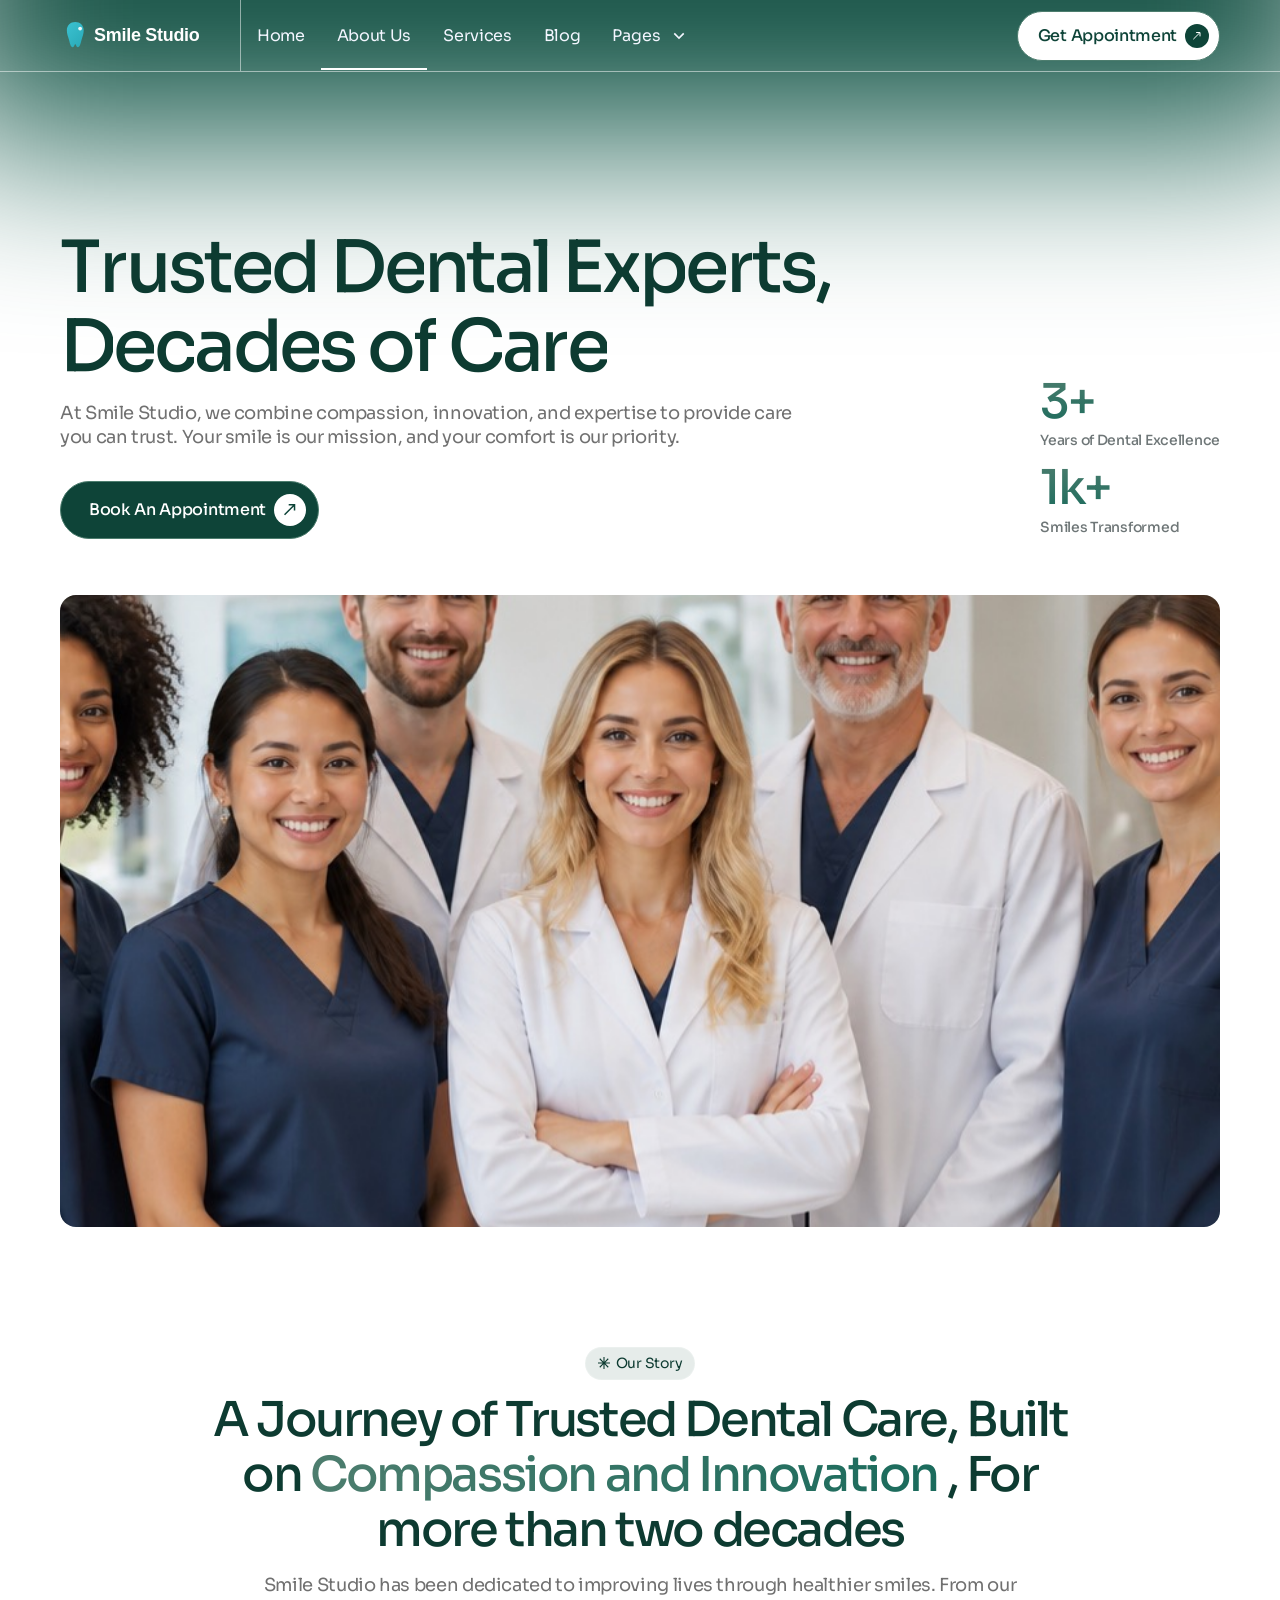
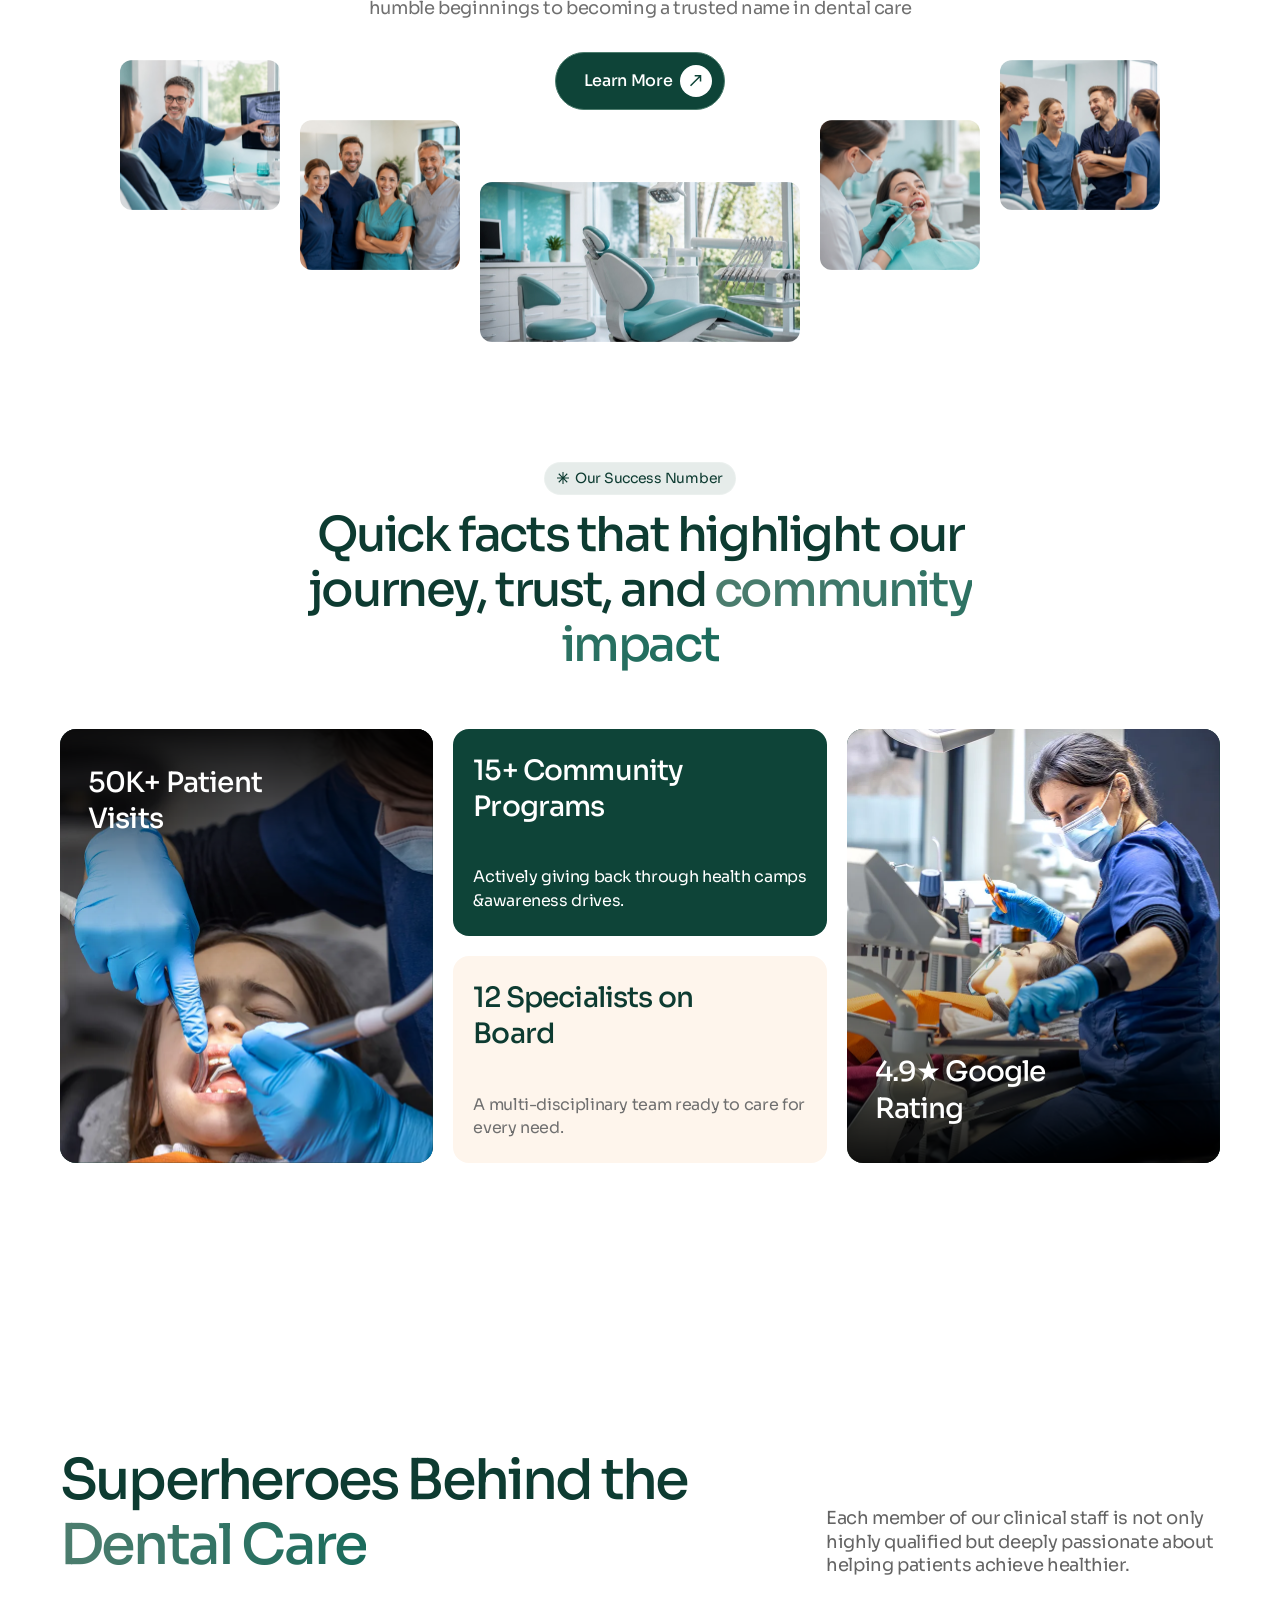
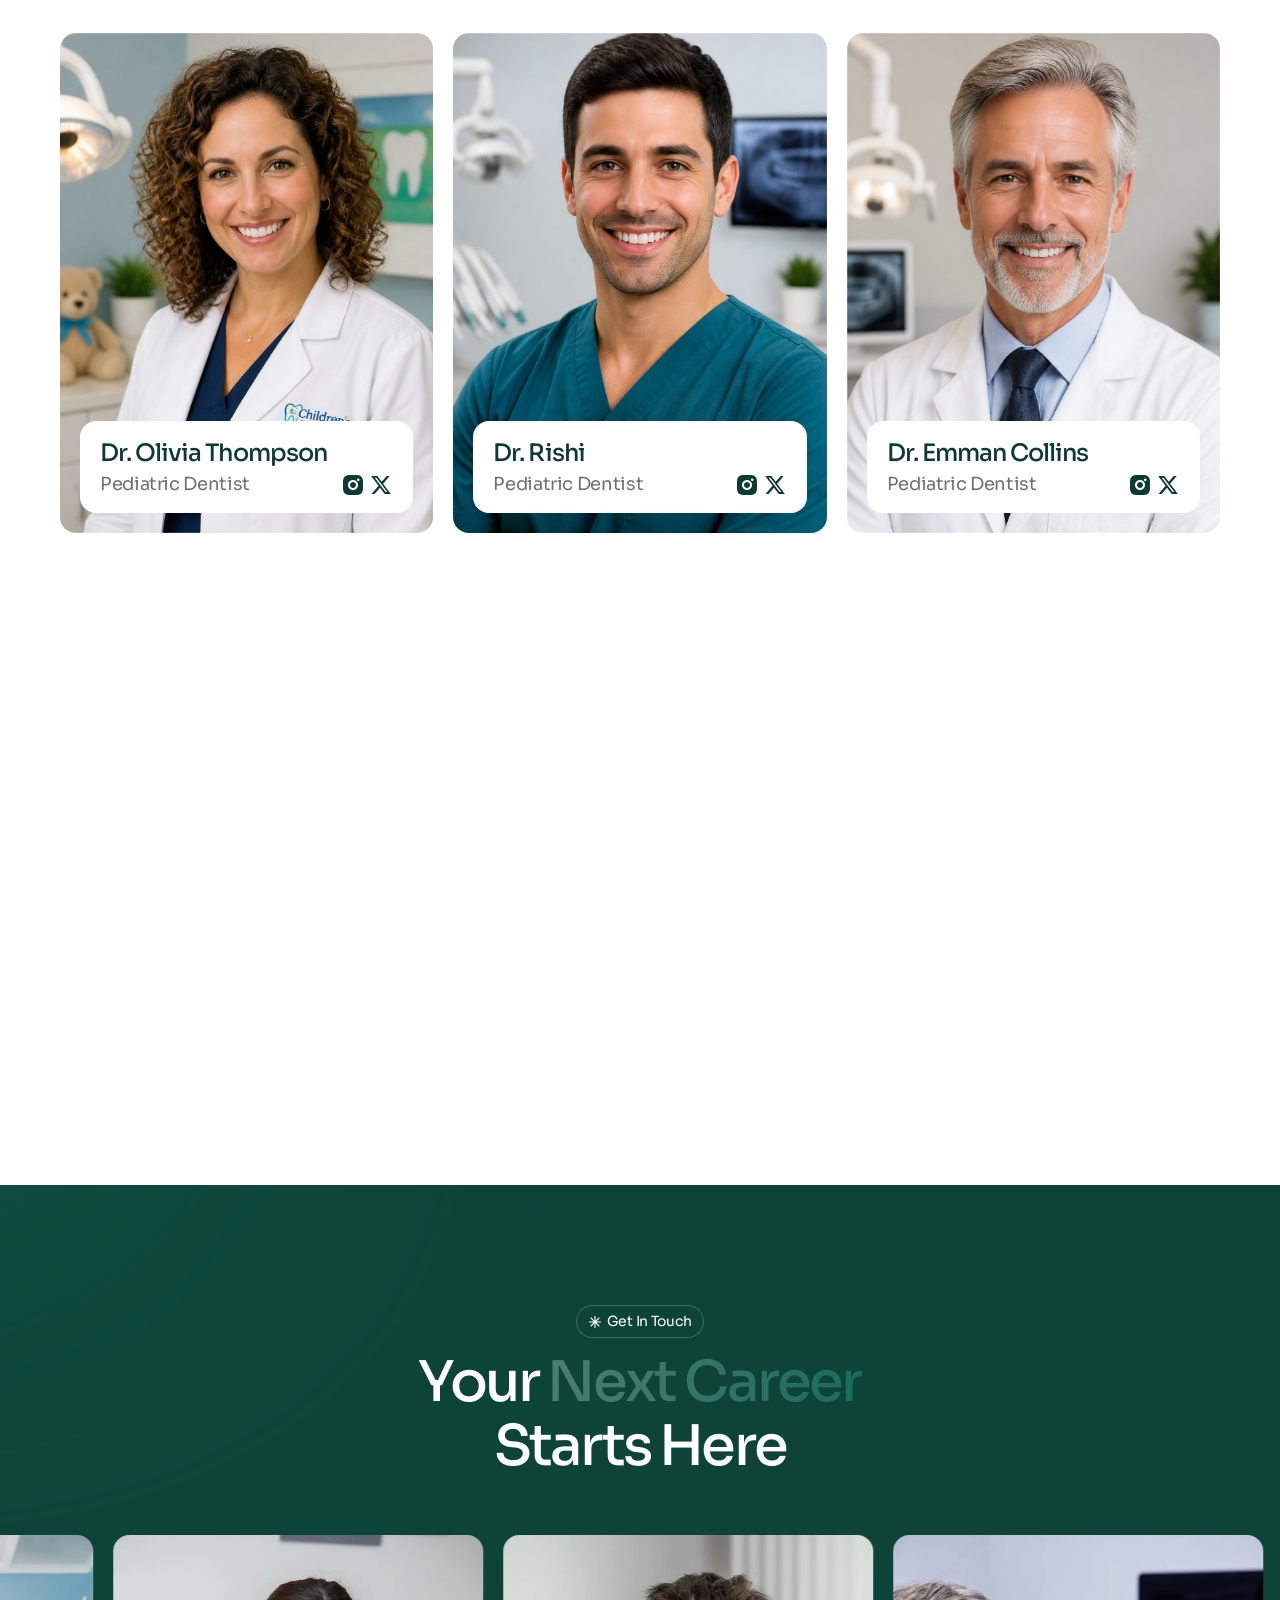
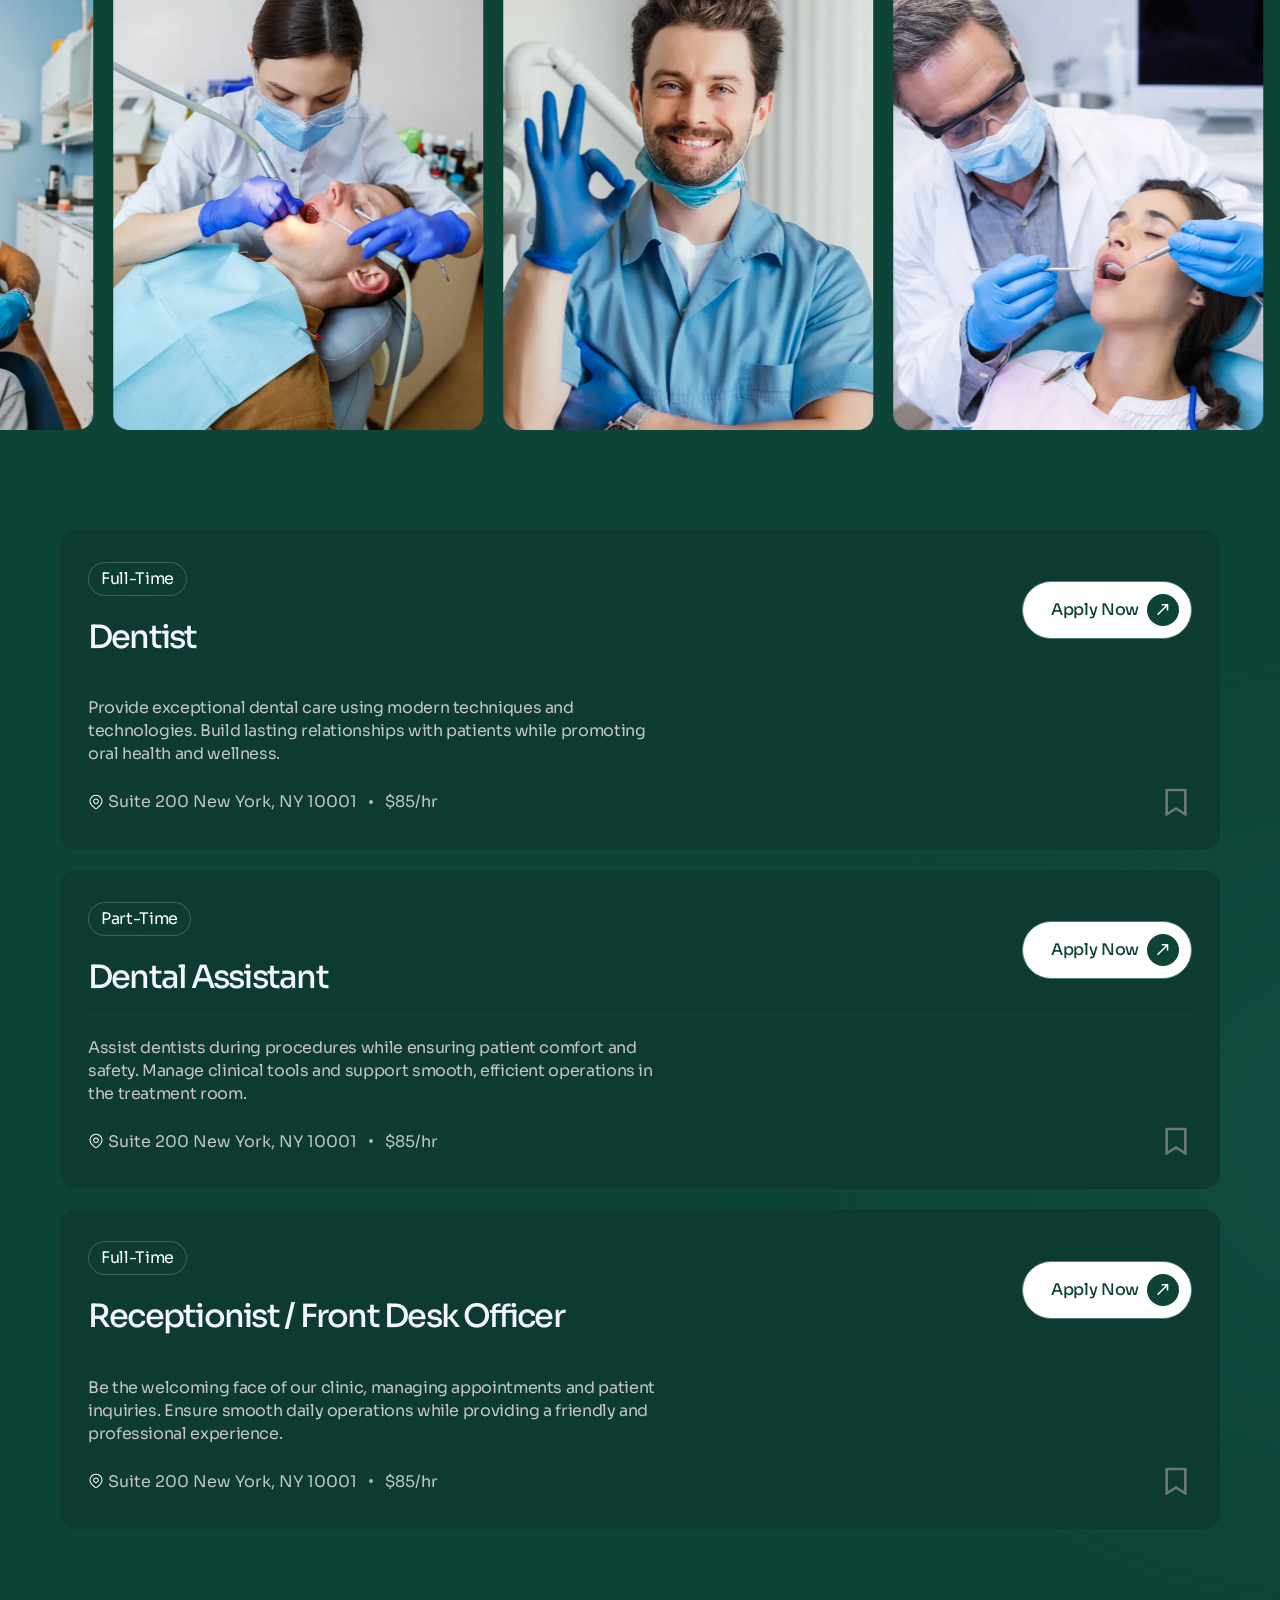
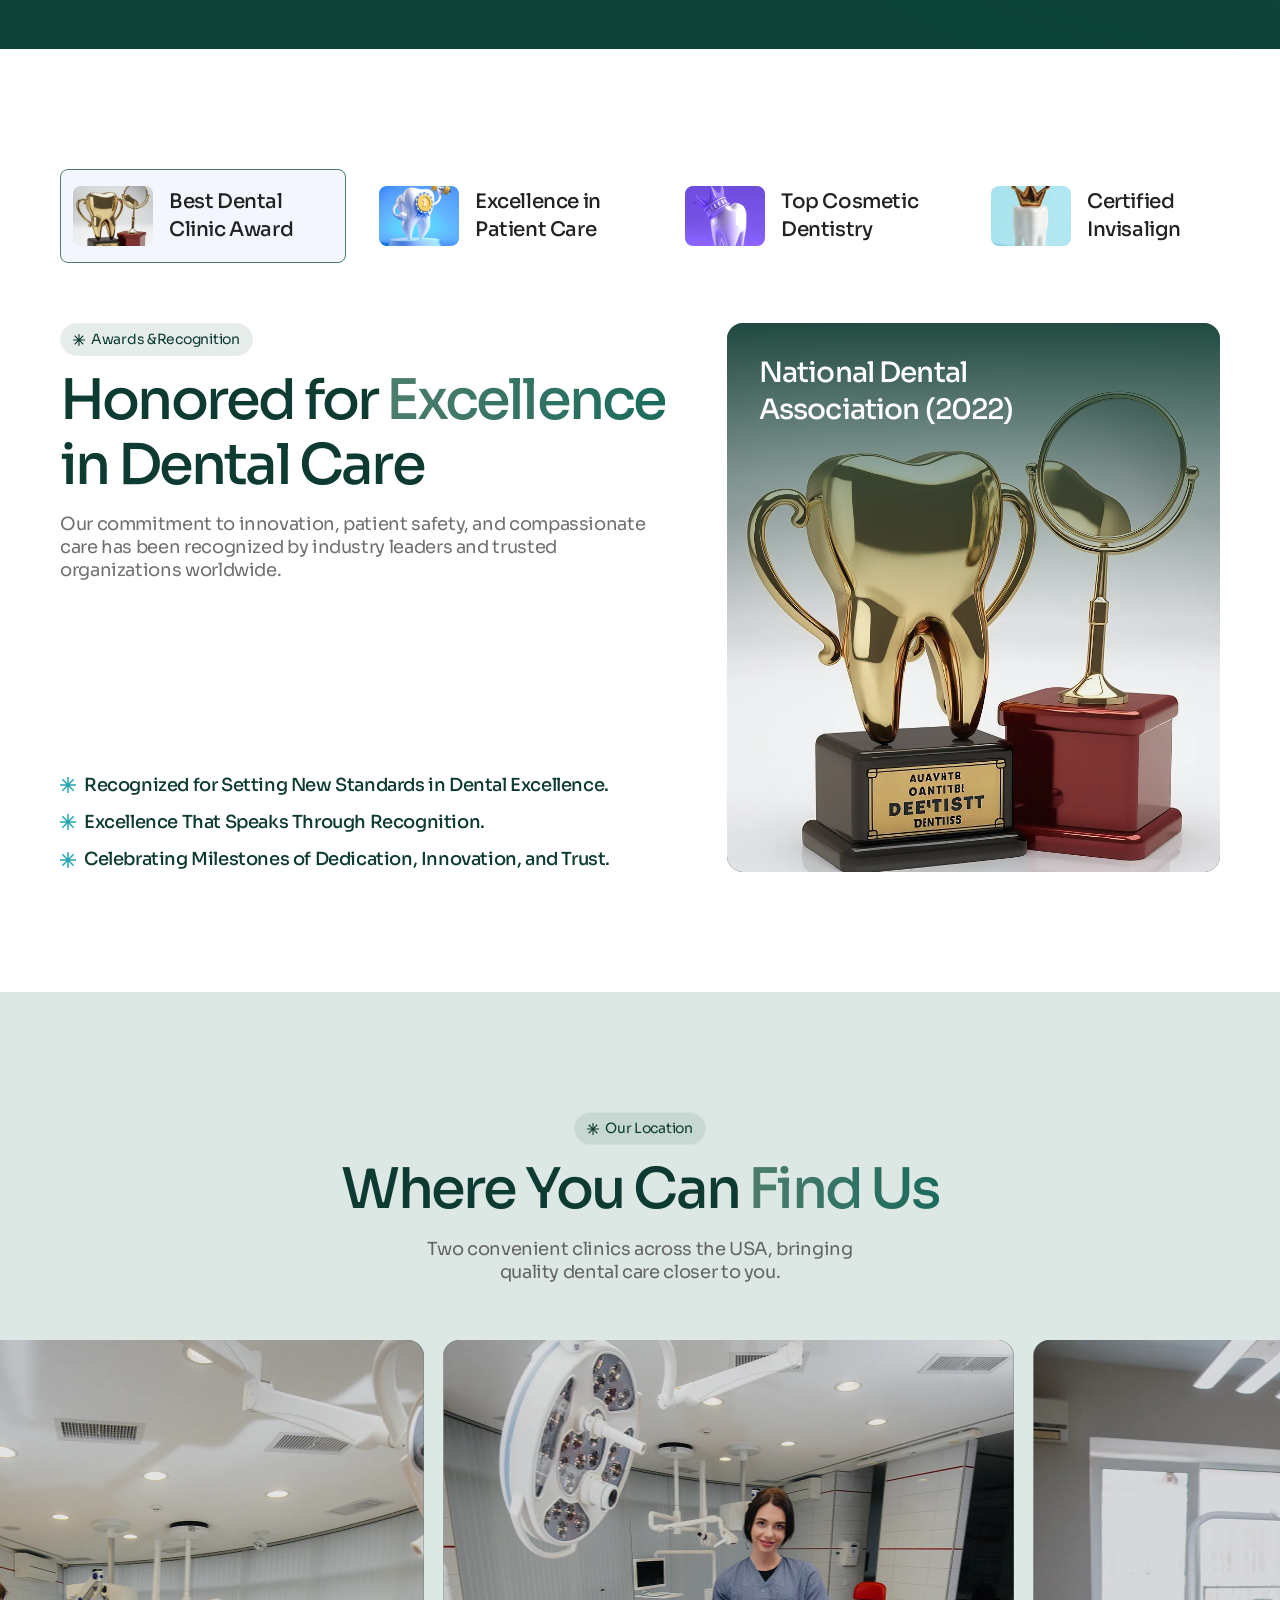
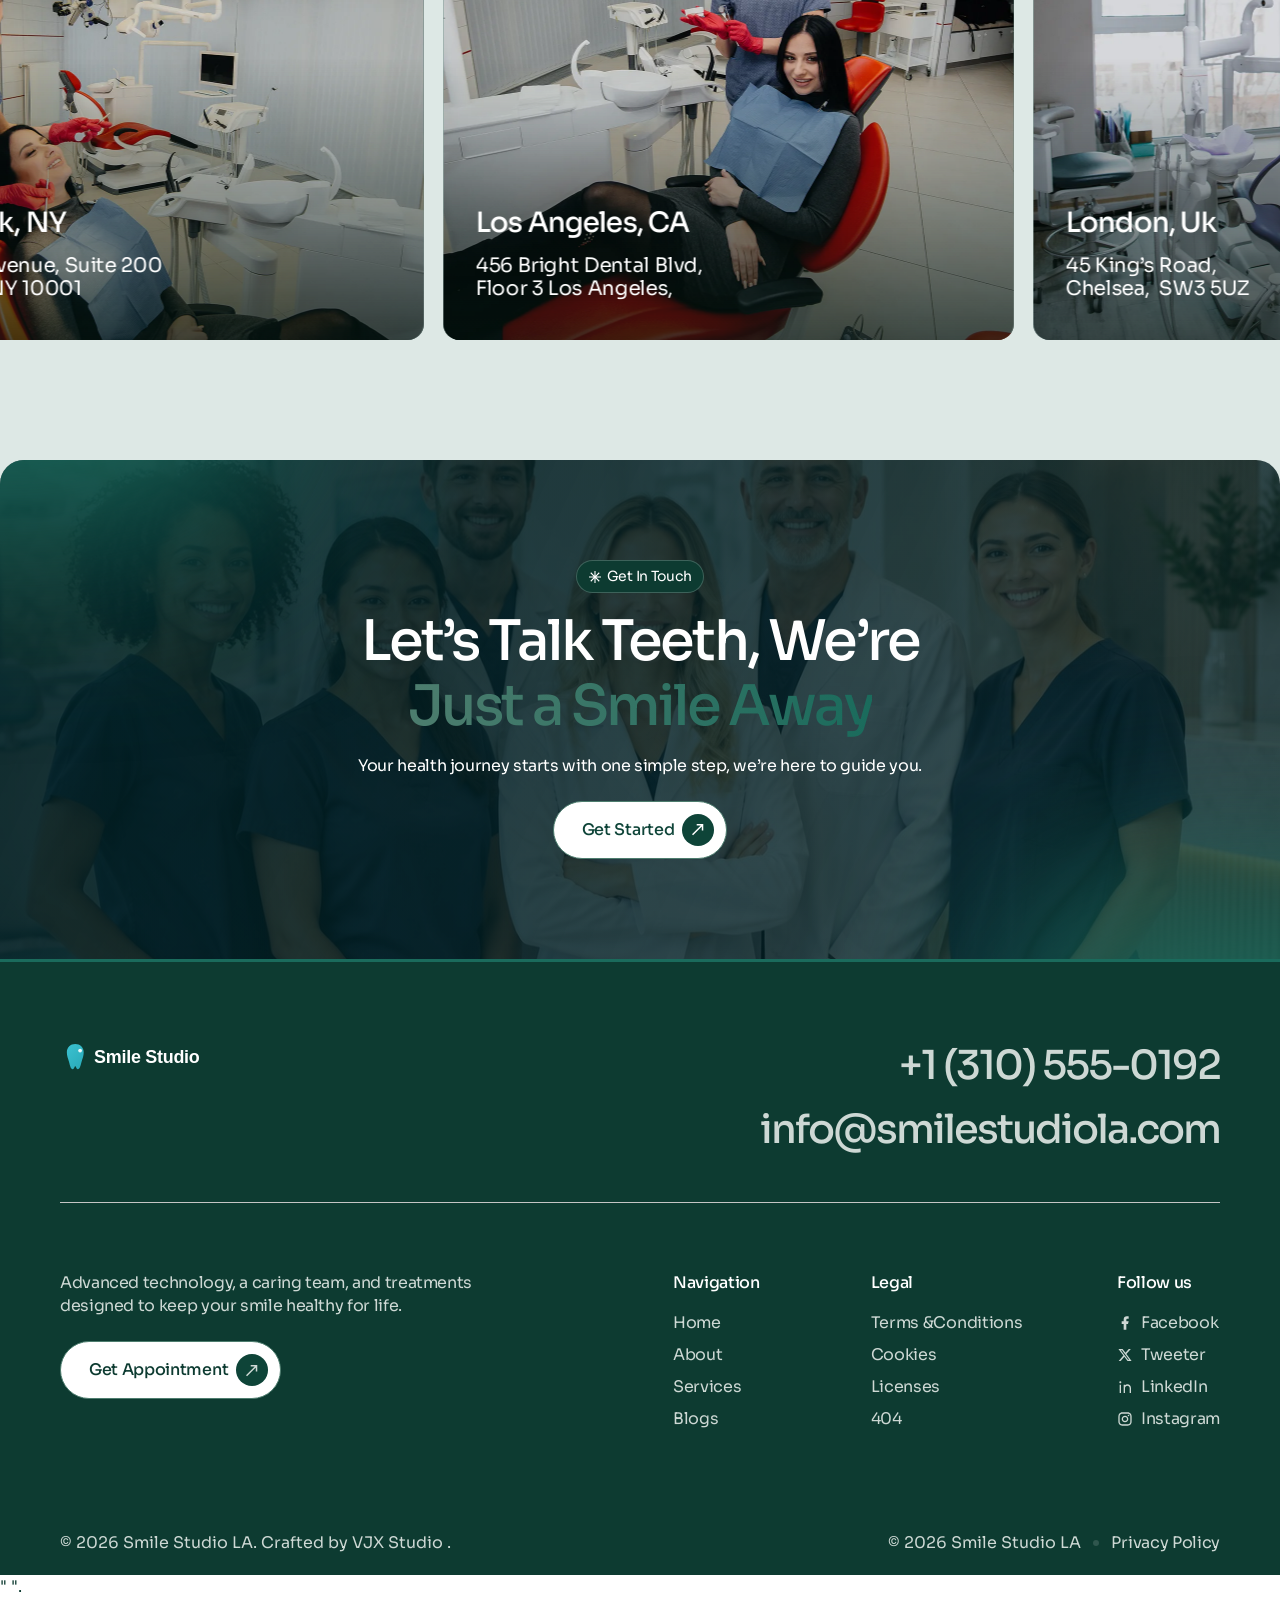
==== about.html @ 83f238e6 "Initial deploy: Smile Studio LA dental website" ====
﻿<!DOCTYPE html>
<html lang="en">
    <head>
        <meta charset="utf-8"/>
        <title>About | Smile Studio LA</title>
        <meta content="Smile Studio LA is a modern dental clinic offering gentle, expert care , from preventive checkups and cosmetic dentistry to restorative treatments and orthodontics. Book your visit today." name="description"/>
        <meta content="About | Smile Studio LA" property="og:title"/>
        <meta content="Smile Studio LA is a modern dental clinic offering gentle, expert care , from preventive checkups and cosmetic dentistry to restorative treatments and orthodontics. Book your visit today." property="og:description"/>
        <meta content="assets/img/gen_dentist-examining-patients-teeth-close-up_1.jpg" property="og:image"/>
        <meta content="About | Smile Studio LA" name="twitter:title"/>
        <meta content="Smile Studio LA is a modern dental clinic offering gentle, expert care , from preventive checkups and cosmetic dentistry to restorative treatments and orthodontics. Book your visit today." name="twitter:description"/>
        <meta content="assets/img/gen_dentist-examining-patients-teeth-close-up_1.jpg" name="twitter:image"/>
        <meta property="og:type" content="website"/>
        <meta content="summary_large_image" name="twitter:card"/>
        <meta content="width=device-width, initial-scale=1" name="viewport"/>
        <link href="assets/css/smile-studio.css?v=20260614f" rel="stylesheet" type="text/css"/>
        <link href="assets/css/fonts.css" rel="stylesheet" type="text/css"/>
        <style>
            
        </style>
        <link href="assets/css/fonts.css" rel="stylesheet" type="text/css"/>
        <script type="text/javascript">
            !function(o, c) {
                var n = c.documentElement
                  , t = " w-mod-";
                n.className += t + "js",
                ("ontouchstart"in o || o.DocumentTouch && c instanceof DocumentTouch) && (n.className += t + "touch")
            }(window, document);
        </script>
        <link href="assets/img/favicon.svg" rel="shortcut icon" type="image/x-icon"/>
        <link href="assets/img/webclip.png" rel="apple-touch-icon"/>
        <!-- SGAP cdn -->
        <script src="assets/js/gsap.min.js"></script>
        <script src="assets/js/ScrollTrigger.min.js"></script>
    </head>
    <body>
        <div class="page-wrapper">
            <div data-collapse="medium" data-animation="default" data-duration="400" fs-scrolldisable-element="smart-nav" data-easing="ease" data-easing2="ease" role="banner" class="navbar_wrap w-nav">
                <div class="navbar_container">
                    <a href="index.html" class="navbar_logo w-nav-brand">
                        <img loading="eager" src="assets/img/smile-studio-logo-dark.svg" alt="Smile Studio logo" class="logo_image"/>
                    </a>
                    <div class="navbar-content_wrap">
                        <nav role="navigation" class="navbar_menu w-nav-menu">
                            <a href="index.html" class="navbar_link w-inline-block">
                                <div>Home</div>
                            </a>
                            <a href="about.html" aria-current="page" class="navbar_link w-inline-block w--current">
                                <div>About Us</div>
                            </a>
                            <a href="service.html" class="navbar_link w-inline-block">
                                <div>Services</div>
                            </a>
                            <a href="blog.html" class="navbar_link w-inline-block">
                                <div>Blog</div>
                            </a>
                            <div data-delay="200" data-hover="false" class="navbar_dropdown w-dropdown">
                                <div class="navbar-dropdown_toggle w-dropdown-toggle">
                                    <div>Pages</div>
                                    <div class="dropdown_chevron">
                                        <svg xmlns="http://www.w3.org/2000/svg" width="100%" viewBox="0 0 20 20" fill="none" vector-effect="non-scaling-stroke" preserveAspectRatio="none">
                                            <path d="M9.99991 10.9763L14.1247 6.85156L15.3032 8.03007L9.99991 13.3334L4.69666 8.03007L5.87516 6.85156L9.99991 10.9763Z" fill="currentColor"></path>
                                        </svg>
                                    </div>
                                </div>
                                <nav class="navbar-dropdown_list w-dropdown-list">
                                    <div class="navbar-dropdown_wrapper">
                                        <div class="navbar-dropdown_column">
                                            <a href="index.html" data-animation="text-flip" class="navbar-dropdown_link w-inline-block">
                                                <div>Home</div>
                                            </a>
                                            <a href="about.html" data-animation="text-flip" aria-current="page" class="navbar-dropdown_link w-inline-block w--current">
                                                <div>About </div>
                                            </a>
                                            <a href="service.html" data-animation="text-flip" class="navbar-dropdown_link w-inline-block">
                                                <div>Services</div>
                                            </a>
                                            <a href="service.html" data-animation="text-flip" class="navbar-dropdown_link w-inline-block">
                                                <div>Services Details</div>
                                            </a>
                                            <a href="about.html" data-animation="text-flip" class="navbar-dropdown_link w-inline-block">
                                                <div>Doctor Details</div>
                                            </a>
                                            <a href="https://smilestudiola.com/booking" data-animation="text-flip" class="navbar-dropdown_link w-inline-block">
                                                <div>Contact Us</div>
                                            </a>
                                        </div>
                                        <div class="navbar-dropdown_column">
                                            <a href="blog.html" data-animation="text-flip" class="navbar-dropdown_link w-inline-block">
                                                <div>Blogs</div>
                                            </a>
                                            <a href="blog.html" data-animation="text-flip" class="navbar-dropdown_link w-inline-block">
                                                <div>Blog Details</div>
                                            </a>
                                            <a href="privacy.html" data-animation="text-flip" class="navbar-dropdown_link w-inline-block">
                                                <div>Privacy Policy</div>
                                            </a>
                                            <a href="cookies.html" data-animation="text-flip" class="navbar-dropdown_link w-inline-block">
                                                <div>Cookies</div>
                                            </a>
                                            <a href="404.html" data-animation="text-flip" class="navbar-dropdown_link w-inline-block">
                                                <div>404</div>
                                            </a>
                                        </div>
                                        <div class="navbar-dropdown_column">
                                            <a href="terms.html" data-animation="text-flip" class="navbar-dropdown_link w-inline-block">
                                                <div>Terms &amp;Conditions</div>
                                            </a>
                                            <a href="index.html" data-animation="text-flip" class="navbar-dropdown_link w-inline-block">
                                                <div>Styleguide</div>
                                            </a>
                                            <a href="index.html" data-animation="text-flip" class="navbar-dropdown_link w-inline-block">
                                                <div>Instruction</div>
                                            </a>
                                            
                                        </div>
                                    </div>
                                    <div class="navbar-dropdown_bottom">
                                        <p class="dropdown-info_text">
                                            &copy; 2026 Smile Studio LA
                                        </p>
                                        <div class="navbar-dropdown_social">
                                            <a aria-label="social-icon" href="https://www.facebook.com" target="_blank" class="dropdown-social_icon-item w-inline-block">
                                                <svg xmlns="http://www.w3.org/2000/svg" width="100%" viewBox="0 0 16 24" fill="none" class="social_icon is-facebook">
                                                    <path d="M12.2558 5.33333H8.92242C8.30875 5.33333 7.81131 5.8308 7.81131 6.44444V9.77778H12.2558C12.3821 9.77498 12.502 9.83378 12.5771 9.93544C12.6522 10.0371 12.6733 10.1689 12.6335 10.2889L11.8113 12.7333C11.7355 12.9577 11.5259 13.1093 11.2891 13.1111H7.81131V21.4444C7.81131 21.7512 7.56253 22 7.25575 22H4.47798C4.17116 22 3.92242 21.7512 3.92242 21.4444V13.1111H2.25575C1.94893 13.1111 1.7002 12.8623 1.7002 12.5556V10.3333C1.7002 10.0266 1.94893 9.77778 2.25575 9.77778H3.92242V6.44444C3.92242 3.98984 5.9123 2 8.36687 2H12.2558C12.5625 2 12.8113 2.24873 12.8113 2.55556V4.77778C12.8113 5.0846 12.5625 5.33333 12.2558 5.33333Z" fill="currentColor"></path>
                                                </svg>
                                            </a>
                                            <a aria-label="social-icon" href="https://www.instagram.com" target="_blank" class="dropdown-social_icon-item w-inline-block">
                                                <svg xmlns="http://www.w3.org/2000/svg" width="100%" viewBox="0 0 26 24" fill="none">
                                                    <path fill-rule="evenodd" clip-rule="evenodd" d="M17.8194 2H8.93056C5.86231 2 3.375 4.48731 3.375 7.55556V16.4444C3.375 19.5127 5.86231 22 8.93056 22H17.8194C20.8876 22 23.375 19.5127 23.375 16.4444V7.55556C23.375 4.48731 20.8876 2 17.8194 2ZM21.4305 16.4444C21.4244 18.4362 19.8112 20.0494 17.8194 20.0556H8.93056C6.93873 20.0494 5.32555 18.4362 5.31945 16.4444V7.55556C5.32555 5.56372 6.93873 3.95054 8.93056 3.94444H17.8194C19.8112 3.95054 21.4244 5.56372 21.4305 7.55556V16.4444ZM18.6527 7.83333C19.2664 7.83333 19.7638 7.33587 19.7638 6.72222C19.7638 6.10858 19.2664 5.61111 18.6527 5.61111C18.0391 5.61111 17.5416 6.10858 17.5416 6.72222C17.5416 7.33587 18.0391 7.83333 18.6527 7.83333ZM13.375 7C10.6136 7 8.375 9.23858 8.375 12C8.375 14.7614 10.6136 17 13.375 17C16.1364 17 18.375 14.7614 18.375 12C18.378 10.673 17.8521 9.39952 16.9137 8.4612C15.9754 7.52288 14.702 6.99704 13.375 7ZM10.3194 12C10.3194 13.6876 11.6874 15.0556 13.375 15.0556C15.0625 15.0556 16.4305 13.6876 16.4305 12C16.4305 10.3124 15.0625 8.94444 13.375 8.94444C11.6874 8.94444 10.3194 10.3124 10.3194 12Z" fill="currentColor"></path>
                                                </svg>
                                            </a>
                                            <a aria-label="social-icon" href="https://www.twitter.com" target="_blank" class="dropdown-social_icon-item w-inline-block">
                                                <svg xmlns="http://www.w3.org/2000/svg" width="100%" viewBox="0 0 31 24" fill="none">
                                                    <path d="M26.3412 4.89857C25.7342 5.7084 25.0003 6.41482 24.168 6.99055C24.168 7.20209 24.168 7.41363 24.168 7.63694C24.1747 11.4786 22.6402 15.1622 19.9085 17.8621C17.1767 20.562 13.4764 22.0522 9.63693 21.9986C7.41724 22.0061 5.22597 21.4993 3.23479 20.5178C3.12742 20.4709 3.05817 20.3647 3.05858 20.2475V20.1182C3.05858 19.9494 3.19533 19.8127 3.36401 19.8127C5.54591 19.7407 7.64996 18.9842 9.37849 17.6502C7.40357 17.6104 5.62665 16.4404 4.80889 14.6415C4.76759 14.5433 4.78044 14.4305 4.84283 14.3441C4.90521 14.2577 5.0081 14.2101 5.11431 14.2185C5.71453 14.2787 6.32076 14.2229 6.89987 14.0539C4.71972 13.6013 3.08157 11.7914 2.84713 9.5761C2.8388 9.46982 2.88642 9.36694 2.9728 9.30446C3.05917 9.24211 3.17181 9.22917 3.27003 9.2706C3.85508 9.52877 4.48665 9.66472 5.12606 9.67008C3.21573 8.4163 2.39059 6.03145 3.11731 3.86435C3.19233 3.65377 3.37256 3.4982 3.59176 3.45483C3.81095 3.41144 4.03681 3.48665 4.1863 3.6528C6.76417 6.39642 10.3062 8.03133 14.0655 8.21281C13.9693 7.82858 13.922 7.43369 13.9246 7.03755C13.9598 4.96043 15.245 3.11008 17.1786 2.35277C19.112 1.59548 21.3113 2.08109 22.7467 3.58228C23.725 3.39589 24.6709 3.06726 25.5542 2.60681C25.6189 2.56642 25.7009 2.56642 25.7657 2.60681C25.806 2.67155 25.806 2.75362 25.7657 2.81836C25.3378 3.79807 24.6151 4.61977 23.6982 5.16888C24.5011 5.07577 25.2898 4.88637 26.0476 4.60477C26.1114 4.56134 26.1952 4.56134 26.259 4.60477C26.3125 4.62921 26.3525 4.67597 26.3683 4.73258C26.3841 4.7892 26.3742 4.84992 26.3412 4.89857Z" fill="currentColor"></path>
                                                </svg>
                                            </a>
                                        </div>
                                    </div>
                                </nav>
                            </div>
                        </nav>
                        <div class="navbar-button_wrapper">
                            <div class="navbar_button hide-mobile">
                                <div class="button-container">
                                    <a data-wf--button-primary--variant="light-small" href="https://smilestudiola.com/booking" class="button_primary w-variant-fb89ee7f-8db1-8e54-55c6-075f0151c951 w-inline-block">
                                        <div class="button_inner">
                                            <div class="button-text_wrap">
                                                <div class="button_text">Get Appointment</div>
                                            </div>
                                            <div class="button-icon_group w-variant-fb89ee7f-8db1-8e54-55c6-075f0151c951">
                                                <div class="button-icon_wrap w-variant-fb89ee7f-8db1-8e54-55c6-075f0151c951">
                                                    <svg xmlns="http://www.w3.org/2000/svg" width="100%" viewBox="0 0 12 12" fill="none" vector-effect="non-scaling-stroke" preserveAspectRatio="none">
                                                        <path d="M4.70139 0.75L10.5303 0.750201L10.5303 6.55165M0.530334 10.75L10.2896 0.990932" stroke="currentColor" stroke-width="1.5"></path>
                                                    </svg>
                                                </div>
                                                <div class="button-icon_wrap w-variant-fb89ee7f-8db1-8e54-55c6-075f0151c951 is-hover">
                                                    <svg xmlns="http://www.w3.org/2000/svg" width="100%" viewBox="0 0 12 12" fill="none" vector-effect="non-scaling-stroke" preserveAspectRatio="none">
                                                        <path d="M4.70139 0.75L10.5303 0.750201L10.5303 6.55165M0.530334 10.75L10.2896 0.990932" stroke="currentColor" stroke-width="1.5"></path>
                                                    </svg>
                                                </div>
                                            </div>
                                        </div>
                                    </a>
                                </div>
                            </div>
                            <div class="navbar-toggler-button w-nav-button">
                                <div class="navbar-toggle_icon">
                                    <div class="navbar-toggler_bar_top"></div>
                                    <div class="navbar-toggler_bar-middle">
                                        <div class="navbar-toggler_bar-middle_inner"></div>
                                    </div>
                                    <div class="navbar_toggler-bar-bottom"></div>
                                </div>
                            </div>
                        </div>
                    </div>
                </div>
            </div>
            <main class="main-wrapper">
                <header class="section_hero">
                    <div class="section-padding padding-hero bottom-none">
                        <div class="container">
                            <div class="section_component">
                                <div class="margin-bottom margin-56px">
                                    <div class="about-hero_header">
                                        <div class="about-hero_content">
                                            <div class="margin-bottom margin-16px">
                                                <h1 hero-text-split="">Trusted Dental Experts, Decades of Care</h1>
                                            </div>
                                            <div class="margin-bottom margin-32px">
                                                <p data-w-id="2a63e096-69fe-d674-1e81-e817d23d0490" style="opacity:0" class="about-hero_para">At Smile Studio, we combine compassion, innovation, and expertise to provide care you can trust. Your smile is our mission, and your comfort is our priority.</p>
                                            </div>
                                            <div data-w-id="2a63e096-69fe-d674-1e81-e817d23d0492" style="opacity:0" class="button-container">
                                                <a data-wf--button-primary--variant="base" href="https://smilestudiola.com/booking" class="button_primary w-inline-block">
                                                    <div class="button_inner">
                                                        <div class="button-text_wrap">
                                                            <div class="button_text">Book An Appointment</div>
                                                        </div>
                                                        <div class="button-icon_group">
                                                            <div class="button-icon_wrap">
                                                                <svg xmlns="http://www.w3.org/2000/svg" width="100%" viewBox="0 0 12 12" fill="none" vector-effect="non-scaling-stroke" preserveAspectRatio="none">
                                                                    <path d="M4.70139 0.75L10.5303 0.750201L10.5303 6.55165M0.530334 10.75L10.2896 0.990932" stroke="currentColor" stroke-width="1.5"></path>
                                                                </svg>
                                                            </div>
                                                            <div class="button-icon_wrap is-hover">
                                                                <svg xmlns="http://www.w3.org/2000/svg" width="100%" viewBox="0 0 12 12" fill="none" vector-effect="non-scaling-stroke" preserveAspectRatio="none">
                                                                    <path d="M4.70139 0.75L10.5303 0.750201L10.5303 6.55165M0.530334 10.75L10.2896 0.990932" stroke="currentColor" stroke-width="1.5"></path>
                                                                </svg>
                                                            </div>
                                                        </div>
                                                    </div>
                                                </a>
                                            </div>
                                        </div>
                                        <div id="w-node-eb4bd012-3a82-28c4-da6a-dffff7cda011-965ec33d" class="about-hero_info">
                                            <div class="about-hero_info-item">
                                                <div class="about-hero_info-item_title">
                                                    <div class="counter_wrapper">
                                                        <div class="count-number">25+</div>
                                                    </div>
                                                </div>
                                                <div class="about-hero_info-item_text">Years of Dental Excellence</div>
                                            </div>
                                            <div class="about-hero_info-item">
                                                <div class="about-hero_info-item_title">
                                                    <div class="counter_wrapper">
                                                        <div class="count-number">10k+ </div>
                                                    </div>
                                                </div>
                                                <div class="about-hero_info-item_text">Smiles Transformed </div>
                                            </div>
                                        </div>
                                    </div>
                                </div>
                                <div data-w-id="13f35a51-6f31-0fc5-cc8d-c0464d8ccc39" style="-webkit-transform:translate3d(0, 25%, 0) scale3d(1, 1, 1) rotateX(0) rotateY(0) rotateZ(0) skew(0, 0);-moz-transform:translate3d(0, 25%, 0) scale3d(1, 1, 1) rotateX(0) rotateY(0) rotateZ(0) skew(0, 0);-ms-transform:translate3d(0, 25%, 0) scale3d(1, 1, 1) rotateX(0) rotateY(0) rotateZ(0) skew(0, 0);transform:translate3d(0, 25%, 0) scale3d(1, 1, 1) rotateX(0) rotateY(0) rotateZ(0) skew(0, 0);opacity:0" class="about-hero_image-wrap">
                                    <img class="about-hero_image" src="assets/img/gen_about-hero-image.jpg" alt="About image" style="-webkit-transform:translate3d(0, 0, 0) scale3d(1.5, 1.5, 1) rotateX(0) rotateY(0) rotateZ(0) skew(0, 0);-moz-transform:translate3d(0, 0, 0) scale3d(1.5, 1.5, 1) rotateX(0) rotateY(0) rotateZ(0) skew(0, 0);-ms-transform:translate3d(0, 0, 0) scale3d(1.5, 1.5, 1) rotateX(0) rotateY(0) rotateZ(0) skew(0, 0);transform:translate3d(0, 0, 0) scale3d(1.5, 1.5, 1) rotateX(0) rotateY(0) rotateZ(0) skew(0, 0);" sizes="(max-width: 2320px) 100vw, 2320px" data-w-id="0eb5616a-32aa-f331-47e8-42e10447f18d" loading="lazy" srcset="assets/img/gen_about-hero-image.jpg 500w, assets/img/gen_about-hero-image.jpg 800w, assets/img/gen_about-hero-image.jpg 1080w, assets/img/gen_about-hero-image.jpg 1600w, assets/img/gen_about-hero-image.jpg 2000w, assets/img/gen_about-hero-image.jpg 2320w"/>
                                </div>
                            </div>
                        </div>
                    </div>
                    <div class="hero_gradient"></div>
                </header>
                <section class="section_story">
                    <div class="section-padding padding-120x120">
                        <div class="container">
                            <div class="section_component">
                                <div class="about-story_content">
                                    <div class="content-align-center">
                                        <div data-w-id="a4c06514-eacc-f155-c8eb-f94540264326" style="-webkit-transform:translate3d(0, 25%, 0) scale3d(1, 1, 1) rotateX(0) rotateY(0) rotateZ(0) skew(0, 0);-moz-transform:translate3d(0, 25%, 0) scale3d(1, 1, 1) rotateX(0) rotateY(0) rotateZ(0) skew(0, 0);-ms-transform:translate3d(0, 25%, 0) scale3d(1, 1, 1) rotateX(0) rotateY(0) rotateZ(0) skew(0, 0);transform:translate3d(0, 25%, 0) scale3d(1, 1, 1) rotateX(0) rotateY(0) rotateZ(0) skew(0, 0);opacity:0" class="margin-bottom margin-12px">
                                            <div class="section_tag">
                                                <div class="icon_wrap is-small">
                                                    <svg xmlns="http://www.w3.org/2000/svg" width="100%" viewBox="0 0 12 12" fill="none" vector-effect="non-scaling-stroke" preserveAspectRatio="none">
                                                        <path d="M12 5.45455H7.31455L10.6255 2.14364L9.85636 1.37455L6.54545 4.68545V0H5.45455V4.68545L2.14364 1.37455L1.37455 2.14364L4.68545 5.45455H0V6.54545H4.68545L1.37455 9.85636L2.14364 10.6255L5.45455 7.31455V12H6.54545V7.31455L9.85636 10.6255L10.6255 9.85636L7.31455 6.54545H12V5.45455Z" fill="currentColor"></path>
                                                    </svg>
                                                </div>
                                                <div>Our Story</div>
                                            </div>
                                        </div>
                                        <div class="margin-bottom margin-16px">
                                            <h2 data-w-id="6e1e9670-e608-ebb7-57d4-1a8a2967db15" style="-webkit-transform:translate3d(0, 25%, 0) scale3d(1, 1, 1) rotateX(0) rotateY(0) rotateZ(0) skew(0, 0);-moz-transform:translate3d(0, 25%, 0) scale3d(1, 1, 1) rotateX(0) rotateY(0) rotateZ(0) skew(0, 0);-ms-transform:translate3d(0, 25%, 0) scale3d(1, 1, 1) rotateX(0) rotateY(0) rotateZ(0) skew(0, 0);transform:translate3d(0, 25%, 0) scale3d(1, 1, 1) rotateX(0) rotateY(0) rotateZ(0) skew(0, 0);opacity:0" class="heading-custom-h3">
                                                A Journey of Trusted Dental Care, Built on <span class="text-highlighted">Compassion and Innovation</span>
                                                , For more than two decades
                                            </h2>
                                        </div>
                                        <div class="margin-bottom margin-32px">
                                            <div class="about-story_para">
                                                <p data-w-id="57a25a7a-8c0b-4d81-59a1-9671c5b5cbe5" style="-webkit-transform:translate3d(0, 25%, 0) scale3d(1, 1, 1) rotateX(0) rotateY(0) rotateZ(0) skew(0, 0);-moz-transform:translate3d(0, 25%, 0) scale3d(1, 1, 1) rotateX(0) rotateY(0) rotateZ(0) skew(0, 0);-ms-transform:translate3d(0, 25%, 0) scale3d(1, 1, 1) rotateX(0) rotateY(0) rotateZ(0) skew(0, 0);transform:translate3d(0, 25%, 0) scale3d(1, 1, 1) rotateX(0) rotateY(0) rotateZ(0) skew(0, 0);opacity:0" class="body-text-18px">Smile Studio has been dedicated to improving lives through healthier smiles. From our humble beginnings to becoming a trusted name in dental care</p>
                                            </div>
                                        </div>
                                        <div data-w-id="bb2642b1-bfa3-9fb0-2c8b-1d550464ad27" style="-webkit-transform:translate3d(0, 25%, 0) scale3d(1, 1, 1) rotateX(0) rotateY(0) rotateZ(0) skew(0, 0);-moz-transform:translate3d(0, 25%, 0) scale3d(1, 1, 1) rotateX(0) rotateY(0) rotateZ(0) skew(0, 0);-ms-transform:translate3d(0, 25%, 0) scale3d(1, 1, 1) rotateX(0) rotateY(0) rotateZ(0) skew(0, 0);transform:translate3d(0, 25%, 0) scale3d(1, 1, 1) rotateX(0) rotateY(0) rotateZ(0) skew(0, 0);opacity:0" class="button-container">
                                            <a data-wf--button-primary--variant="base" href="blog.html" class="button_primary w-inline-block">
                                                <div class="button_inner">
                                                    <div class="button-text_wrap">
                                                        <div class="button_text">Learn More</div>
                                                    </div>
                                                    <div class="button-icon_group">
                                                        <div class="button-icon_wrap">
                                                            <svg xmlns="http://www.w3.org/2000/svg" width="100%" viewBox="0 0 12 12" fill="none" vector-effect="non-scaling-stroke" preserveAspectRatio="none">
                                                                <path d="M4.70139 0.75L10.5303 0.750201L10.5303 6.55165M0.530334 10.75L10.2896 0.990932" stroke="currentColor" stroke-width="1.5"></path>
                                                            </svg>
                                                        </div>
                                                        <div class="button-icon_wrap is-hover">
                                                            <svg xmlns="http://www.w3.org/2000/svg" width="100%" viewBox="0 0 12 12" fill="none" vector-effect="non-scaling-stroke" preserveAspectRatio="none">
                                                                <path d="M4.70139 0.75L10.5303 0.750201L10.5303 6.55165M0.530334 10.75L10.2896 0.990932" stroke="currentColor" stroke-width="1.5"></path>
                                                            </svg>
                                                        </div>
                                                    </div>
                                                </div>
                                            </a>
                                        </div>
                                    </div>
                                </div>
                                <div class="story-images_list">
                                    <div id="w-node-_8219b02b-eaf7-ea81-91e1-723c676732d0-965ec33d" class="story-images_wrap">
                                        <img src="assets/img/gen_story-image-1.jpg" loading="lazy" alt="Story image" class="story_images"/>
                                    </div>
                                    <div id="w-node-_51690311-096a-fe57-6ab3-4620d5cde4a0-965ec33d" class="story-images_wrap is-odd">
                                        <img src="assets/img/gen_story-image-2.jpg" loading="lazy" alt="Story image" class="story_images"/>
                                    </div>
                                    <div id="w-node-_1f52818f-c54a-441c-f0ab-584a4015e415-965ec33d" class="story-images_wrap is-big">
                                        <img src="assets/img/gen_story-image-3.jpg" loading="lazy" sizes="100vw" srcset="assets/img/gen_story-image-3.jpg 500w, assets/img/gen_story-image-3.jpg 640w" alt="Story image" class="story_images"/>
                                    </div>
                                    <div id="w-node-d4a9463e-8c87-eed9-77c9-1268cc89c355-965ec33d" class="story-images_wrap is-odd">
                                        <img src="assets/img/gen_story-image-4.jpg" loading="lazy" alt="Story image" class="story_images"/>
                                    </div>
                                    <div id="w-node-b5f89661-8dc7-6b5f-d5d7-680eeeed097b-965ec33d" class="story-images_wrap">
                                        <img src="assets/img/gen_story-image-5.jpg" loading="lazy" alt="Story image" class="story_images"/>
                                    </div>
                                </div>
                            </div>
                        </div>
                    </div>
                </section>
                <section class="section_success">
                    <div class="section-padding padding-120x120 top-none">
                        <div class="container">
                            <div class="section_component">
                                <div class="margin-bottom margin-56px">
                                    <div class="success-header">
                                        <div class="content-align-center">
                                            <div data-w-id="f0643ca4-def0-d25a-bdfb-36bb56724365" style="-webkit-transform:translate3d(0, 25%, 0) scale3d(1, 1, 1) rotateX(0) rotateY(0) rotateZ(0) skew(0, 0);-moz-transform:translate3d(0, 25%, 0) scale3d(1, 1, 1) rotateX(0) rotateY(0) rotateZ(0) skew(0, 0);-ms-transform:translate3d(0, 25%, 0) scale3d(1, 1, 1) rotateX(0) rotateY(0) rotateZ(0) skew(0, 0);transform:translate3d(0, 25%, 0) scale3d(1, 1, 1) rotateX(0) rotateY(0) rotateZ(0) skew(0, 0);opacity:0" class="margin-bottom margin-12px">
                                                <div class="section_tag">
                                                    <div class="icon_wrap is-small">
                                                        <svg xmlns="http://www.w3.org/2000/svg" width="100%" viewBox="0 0 12 12" fill="none" vector-effect="non-scaling-stroke" preserveAspectRatio="none">
                                                            <path d="M12 5.45455H7.31455L10.6255 2.14364L9.85636 1.37455L6.54545 4.68545V0H5.45455V4.68545L2.14364 1.37455L1.37455 2.14364L4.68545 5.45455H0V6.54545H4.68545L1.37455 9.85636L2.14364 10.6255L5.45455 7.31455V12H6.54545V7.31455L9.85636 10.6255L10.6255 9.85636L7.31455 6.54545H12V5.45455Z" fill="currentColor"></path>
                                                        </svg>
                                                    </div>
                                                    <div>Our Success Number</div>
                                                </div>
                                            </div>
                                            <h2 data-w-id="7be24271-8823-a9fc-2237-06b13a4b788a" style="-webkit-transform:translate3d(0, 25%, 0) scale3d(1, 1, 1) rotateX(0) rotateY(0) rotateZ(0) skew(0, 0);-moz-transform:translate3d(0, 25%, 0) scale3d(1, 1, 1) rotateX(0) rotateY(0) rotateZ(0) skew(0, 0);-ms-transform:translate3d(0, 25%, 0) scale3d(1, 1, 1) rotateX(0) rotateY(0) rotateZ(0) skew(0, 0);transform:translate3d(0, 25%, 0) scale3d(1, 1, 1) rotateX(0) rotateY(0) rotateZ(0) skew(0, 0);opacity:0" class="heading-custom-h3">
                                                Quick facts that highlight our journey, trust, and <span class="text-highlighted">community impact</span>
                                            </h2>
                                        </div>
                                    </div>
                                </div>
                                <div class="success_list">
                                    <div id="w-node-_8379eabc-c9c1-5ee1-63dc-8d6049e453ed-965ec33d" class="success_card">
                                        <div class="success_overlay"></div>
                                        <div class="success-card_inner">
                                            <div class="success-card_title-wrap is-single">
                                                <h3 class="success-card_title">50K+ Patient Visits</h3>
                                            </div>
                                        </div>
                                        <div class="success-card_image-wrap">
                                            <img src="assets/img/69e041cad257c10b1176cd81_success-item-image-1.webp" loading="lazy" sizes="100vw" srcset="assets/img/69e041cad257c10b1176cd81_success-item-image-1-p-500.webp 500w, assets/img/69e041cad257c10b1176cd81_success-item-image-1.webp 747w" alt="Success image" class="success-card_image"/>
                                        </div>
                                    </div>
                                    <div class="success_card is-color-01">
                                        <div class="success-card_title-wrap">
                                            <h3 class="success-card_title">15+ Community Programs</h3>
                                        </div>
                                        <p class="text-color-light">Actively giving back through health camps &amp;awareness drives.</p>
                                    </div>
                                    <div id="w-node-_68b6405b-edc4-3600-ae62-4a7d400cfd81-965ec33d" class="success_card">
                                        <div class="success_overlay is-bottom"></div>
                                        <div class="success-card_inner is-content-bottom">
                                            <div class="success-card_title-wrap is-single">
                                                <h3 class="success-card_title">4.9★ Google Rating</h3>
                                            </div>
                                        </div>
                                        <div class="success-card_image-wrap">
                                            <img src="assets/img/69e041cb0a159b45d163a9ea_success-item-image-2.webp" loading="lazy" sizes="100vw" srcset="assets/img/69e041cb0a159b45d163a9ea_success-item-image-2-p-500.webp 500w, assets/img/69e041cb0a159b45d163a9ea_success-item-image-2.webp 747w" alt="Success image" class="success-card_image"/>
                                        </div>
                                    </div>
                                    <div class="success_card is-color-02">
                                        <div class="success-card_title-wrap">
                                            <h3 class="success-card_title">12 Specialists on Board</h3>
                                        </div>
                                        <p>A multi-disciplinary team ready to care for every need.</p>
                                    </div>
                                </div>
                            </div>
                        </div>
                    </div>
                </section>
                <section id="team-members" class="section_team">
                    <div class="section-padding padding-120x120">
                        <div class="container">
                            <div class="margin-bottom margin-56px">
                                <div class="team_header is-about">
                                    <div class="about-team_header-content">
                                        <div data-w-id="4525af4d-86e5-d634-9e8f-b502d5e98c72" style="-webkit-transform:translate3d(0, 25%, 0) scale3d(1, 1, 1) rotateX(0) rotateY(0) rotateZ(0) skew(0, 0);-moz-transform:translate3d(0, 25%, 0) scale3d(1, 1, 1) rotateX(0) rotateY(0) rotateZ(0) skew(0, 0);-ms-transform:translate3d(0, 25%, 0) scale3d(1, 1, 1) rotateX(0) rotateY(0) rotateZ(0) skew(0, 0);transform:translate3d(0, 25%, 0) scale3d(1, 1, 1) rotateX(0) rotateY(0) rotateZ(0) skew(0, 0);opacity:0" class="margin-bottom margin-12px">
                                            <div class="section_tag">
                                                <div class="icon_wrap is-small">
                                                    <svg xmlns="http://www.w3.org/2000/svg" width="100%" viewBox="0 0 12 12" fill="none" vector-effect="non-scaling-stroke" preserveAspectRatio="none">
                                                        <path d="M12 5.45455H7.31455L10.6255 2.14364L9.85636 1.37455L6.54545 4.68545V0H5.45455V4.68545L2.14364 1.37455L1.37455 2.14364L4.68545 5.45455H0V6.54545H4.68545L1.37455 9.85636L2.14364 10.6255L5.45455 7.31455V12H6.54545V7.31455L9.85636 10.6255L10.6255 9.85636L7.31455 6.54545H12V5.45455Z" fill="currentColor"></path>
                                                    </svg>
                                                </div>
                                                <div>Our Team</div>
                                            </div>
                                        </div>
                                        <h2 data-w-id="4525af4d-86e5-d634-9e8f-b502d5e98c75" style="-webkit-transform:translate3d(0, 25%, 0) scale3d(1, 1, 1) rotateX(0) rotateY(0) rotateZ(0) skew(0, 0);-moz-transform:translate3d(0, 25%, 0) scale3d(1, 1, 1) rotateX(0) rotateY(0) rotateZ(0) skew(0, 0);-ms-transform:translate3d(0, 25%, 0) scale3d(1, 1, 1) rotateX(0) rotateY(0) rotateZ(0) skew(0, 0);transform:translate3d(0, 25%, 0) scale3d(1, 1, 1) rotateX(0) rotateY(0) rotateZ(0) skew(0, 0);opacity:0">
                                            Superheroes Behind the <span class="text-highlighted">Dental Care</span>
                                        </h2>
                                    </div>
                                    <div id="w-node-_7ca7d48a-77c9-2b74-04de-6d116d75d6cf-965ec33d" class="about-team_para-wrap">
                                        <p data-w-id="bcbebfde-cdd4-c91d-c8fe-58183c27775a" style="-webkit-transform:translate3d(0, 25%, 0) scale3d(1, 1, 1) rotateX(0) rotateY(0) rotateZ(0) skew(0, 0);-moz-transform:translate3d(0, 25%, 0) scale3d(1, 1, 1) rotateX(0) rotateY(0) rotateZ(0) skew(0, 0);-ms-transform:translate3d(0, 25%, 0) scale3d(1, 1, 1) rotateX(0) rotateY(0) rotateZ(0) skew(0, 0);transform:translate3d(0, 25%, 0) scale3d(1, 1, 1) rotateX(0) rotateY(0) rotateZ(0) skew(0, 0);opacity:0" class="about-team_para">Each member of our clinical staff is not only highly qualified but deeply passionate about helping patients achieve healthier.</p>
                                    </div>
                                </div>
                            </div>
                            <div class="w-dyn-list">
                                <div role="list" class="team_list w-dyn-items">
                                    <div role="listitem" class="w-dyn-item">
                                        <div class="team_item">
                                            <a aria-label="doctor&#x27;s profile" href="about.html" class="team-image_wrap w-inline-block">
                                                <div class="image-animation-trigger">
                                                    <div class="image-animation-scale">
                                                        <img src="assets/img/gen_team-image-6.jpg" loading="lazy" alt="" class="team_image"/>
                                                    </div>
                                                </div>
                                            </a>
                                            <div class="team-item_content">
                                                <a aria-label="doctor&#x27;s profile" href="about.html" class="team-menmber_wrap w-inline-block">
                                                    <h3 class="team-menmber_name">Dr. Olivia Thompson</h3>
                                                </a>
                                                <div class="team-menuber_info">
                                                    <p class="team-menuber_designation">Pediatric Dentist</p>
                                                    <div class="team-menuber_social">
                                                        <a aria-label="doctor&#x27;s social" href="http://instagram.com/" class="team-menuber_social-item w-inline-block">
                                                            <svg xmlns="http://www.w3.org/2000/svg" width="100%" viewBox="0 0 24 24" fill="none" vector-effect="non-scaling-stroke" preserveAspectRatio="none">
                                                                <path d="M13.0287 2.00098C14.1541 2.00284 14.7244 2.0088 15.2172 2.02347L15.4113 2.02981C15.6355 2.03778 15.8567 2.04778 16.1234 2.06028C17.1875 2.10945 17.9134 2.27778 18.5509 2.52528C19.21 2.77945 19.7667 3.12278 20.3225 3.67862C20.8775 4.23445 21.2209 4.79278 21.4759 5.45028C21.7225 6.08695 21.8909 6.81362 21.9409 7.87778C21.9528 8.14445 21.9624 8.36565 21.9703 8.58989L21.9766 8.78398C21.9912 9.27672 21.9979 9.8471 22 10.9725L22.0008 11.7181C22.0009 11.8092 22.0009 11.9032 22.0009 12.0002L22.0008 12.2823L22.0002 13.028C21.9983 14.1534 21.9924 14.7238 21.9777 15.2165L21.9713 15.4106C21.9634 15.6349 21.9534 15.8561 21.9409 16.1227C21.8917 17.1869 21.7225 17.9127 21.4759 18.5502C21.2217 19.2094 20.8775 19.7661 20.3225 20.3219C19.7667 20.8769 19.2075 21.2202 18.5509 21.4752C17.9134 21.7219 17.1875 21.8902 16.1234 21.9402C15.8567 21.9521 15.6355 21.9618 15.4113 21.9696L15.2172 21.9759C14.7244 21.9906 14.1541 21.9972 13.0287 21.9994L12.283 22.0002C12.1919 22.0002 12.0979 22.0002 12.0009 22.0002H11.7188L10.9731 21.9995C9.84771 21.9977 9.27733 21.9917 8.78458 21.977L8.5905 21.9707C8.36625 21.9627 8.14505 21.9527 7.87839 21.9402C6.81422 21.8911 6.08922 21.7219 5.45089 21.4752C4.79255 21.2211 4.23505 20.8769 3.67922 20.3219C3.12339 19.7661 2.78089 19.2069 2.52589 18.5502C2.27839 17.9127 2.11089 17.1869 2.06089 16.1227C2.04901 15.8561 2.03932 15.6349 2.03147 15.4106L2.02518 15.2165C2.01055 14.7238 2.00388 14.1534 2.00172 13.028L2.00159 10.9725C2.00345 9.8471 2.0094 9.27672 2.02407 8.78398L2.03042 8.58989C2.03839 8.36565 2.04839 8.14445 2.06089 7.87778C2.11005 6.81278 2.27839 6.08778 2.52589 5.45028C2.78005 4.79195 3.12339 4.23445 3.67922 3.67862C4.23505 3.12278 4.79339 2.78028 5.45089 2.52528C6.08839 2.27778 6.81339 2.11028 7.87839 2.06028C8.14505 2.04841 8.36625 2.03872 8.5905 2.03087L8.78458 2.02458C9.27733 2.00994 9.84771 2.00327 10.9731 2.00111L13.0287 2.00098ZM12.0009 7.00028C9.23799 7.00028 7.00089 9.23981 7.00089 12.0002C7.00089 14.7631 9.24042 17.0002 12.0009 17.0002C14.7638 17.0002 17.0009 14.7607 17.0009 12.0002C17.0009 9.23738 14.7613 7.00028 12.0009 7.00028ZM12.0009 9.00028C13.6578 9.00028 15.0009 10.3429 15.0009 12.0002C15.0009 13.6571 13.6582 15.0002 12.0009 15.0002C10.344 15.0002 9.00089 13.6576 9.00089 12.0002C9.00089 10.3433 10.3435 9.00028 12.0009 9.00028ZM17.2509 5.50028C16.5616 5.50028 16.0009 6.06019 16.0009 6.74943C16.0009 7.43868 16.5608 7.99945 17.2509 7.99945C17.9401 7.99945 18.5009 7.43955 18.5009 6.74943C18.5009 6.06019 17.9392 5.49942 17.2509 5.50028Z" fill="currentColor"></path>
                                                            </svg>
                                                        </a>
                                                        <a aria-label="doctor&#x27;s social" href="http://twitter.com/" class="team-menuber_social-item w-inline-block">
                                                            <svg xmlns="http://www.w3.org/2000/svg" width="100%" viewBox="0 0 24 24" fill="none" vector-effect="non-scaling-stroke" preserveAspectRatio="none">
                                                                <path d="M17.6858 3.06152L12.6891 8.77327L8.36887 3.06152H2.11169L9.58803 12.8377L2.50219 20.9365H5.53636L11.0052 14.6876L15.7847 20.9365H21.8869L14.0934 10.6332L20.7182 3.06152H17.6858ZM16.6216 19.1215L5.65277 4.78119H7.45586L18.3018 19.1215H16.6216Z" fill="currentColor"></path>
                                                            </svg>
                                                        </a>
                                                    </div>
                                                </div>
                                            </div>
                                        </div>
                                    </div>
                                    <div role="listitem" class="w-dyn-item">
                                        <div class="team_item">
                                            <a aria-label="doctor&#x27;s profile" href="about.html" class="team-image_wrap w-inline-block">
                                                <div class="image-animation-trigger">
                                                    <div class="image-animation-scale">
                                                        <img src="assets/img/gen_team-image-5.jpg" loading="lazy" alt="" sizes="100vw" srcset="assets/img/gen_team-image-5.jpg 500w, assets/img/gen_team-image-5.jpg 742w" class="team_image"/>
                                                    </div>
                                                </div>
                                            </a>
                                            <div class="team-item_content">
                                                <a aria-label="doctor&#x27;s profile" href="about.html" class="team-menmber_wrap w-inline-block">
                                                    <h3 class="team-menmber_name">Dr. Rishi</h3>
                                                </a>
                                                <div class="team-menuber_info">
                                                    <p class="team-menuber_designation">Pediatric Dentist</p>
                                                    <div class="team-menuber_social">
                                                        <a aria-label="doctor&#x27;s social" href="http://instagram.com/" class="team-menuber_social-item w-inline-block">
                                                            <svg xmlns="http://www.w3.org/2000/svg" width="100%" viewBox="0 0 24 24" fill="none" vector-effect="non-scaling-stroke" preserveAspectRatio="none">
                                                                <path d="M13.0287 2.00098C14.1541 2.00284 14.7244 2.0088 15.2172 2.02347L15.4113 2.02981C15.6355 2.03778 15.8567 2.04778 16.1234 2.06028C17.1875 2.10945 17.9134 2.27778 18.5509 2.52528C19.21 2.77945 19.7667 3.12278 20.3225 3.67862C20.8775 4.23445 21.2209 4.79278 21.4759 5.45028C21.7225 6.08695 21.8909 6.81362 21.9409 7.87778C21.9528 8.14445 21.9624 8.36565 21.9703 8.58989L21.9766 8.78398C21.9912 9.27672 21.9979 9.8471 22 10.9725L22.0008 11.7181C22.0009 11.8092 22.0009 11.9032 22.0009 12.0002L22.0008 12.2823L22.0002 13.028C21.9983 14.1534 21.9924 14.7238 21.9777 15.2165L21.9713 15.4106C21.9634 15.6349 21.9534 15.8561 21.9409 16.1227C21.8917 17.1869 21.7225 17.9127 21.4759 18.5502C21.2217 19.2094 20.8775 19.7661 20.3225 20.3219C19.7667 20.8769 19.2075 21.2202 18.5509 21.4752C17.9134 21.7219 17.1875 21.8902 16.1234 21.9402C15.8567 21.9521 15.6355 21.9618 15.4113 21.9696L15.2172 21.9759C14.7244 21.9906 14.1541 21.9972 13.0287 21.9994L12.283 22.0002C12.1919 22.0002 12.0979 22.0002 12.0009 22.0002H11.7188L10.9731 21.9995C9.84771 21.9977 9.27733 21.9917 8.78458 21.977L8.5905 21.9707C8.36625 21.9627 8.14505 21.9527 7.87839 21.9402C6.81422 21.8911 6.08922 21.7219 5.45089 21.4752C4.79255 21.2211 4.23505 20.8769 3.67922 20.3219C3.12339 19.7661 2.78089 19.2069 2.52589 18.5502C2.27839 17.9127 2.11089 17.1869 2.06089 16.1227C2.04901 15.8561 2.03932 15.6349 2.03147 15.4106L2.02518 15.2165C2.01055 14.7238 2.00388 14.1534 2.00172 13.028L2.00159 10.9725C2.00345 9.8471 2.0094 9.27672 2.02407 8.78398L2.03042 8.58989C2.03839 8.36565 2.04839 8.14445 2.06089 7.87778C2.11005 6.81278 2.27839 6.08778 2.52589 5.45028C2.78005 4.79195 3.12339 4.23445 3.67922 3.67862C4.23505 3.12278 4.79339 2.78028 5.45089 2.52528C6.08839 2.27778 6.81339 2.11028 7.87839 2.06028C8.14505 2.04841 8.36625 2.03872 8.5905 2.03087L8.78458 2.02458C9.27733 2.00994 9.84771 2.00327 10.9731 2.00111L13.0287 2.00098ZM12.0009 7.00028C9.23799 7.00028 7.00089 9.23981 7.00089 12.0002C7.00089 14.7631 9.24042 17.0002 12.0009 17.0002C14.7638 17.0002 17.0009 14.7607 17.0009 12.0002C17.0009 9.23738 14.7613 7.00028 12.0009 7.00028ZM12.0009 9.00028C13.6578 9.00028 15.0009 10.3429 15.0009 12.0002C15.0009 13.6571 13.6582 15.0002 12.0009 15.0002C10.344 15.0002 9.00089 13.6576 9.00089 12.0002C9.00089 10.3433 10.3435 9.00028 12.0009 9.00028ZM17.2509 5.50028C16.5616 5.50028 16.0009 6.06019 16.0009 6.74943C16.0009 7.43868 16.5608 7.99945 17.2509 7.99945C17.9401 7.99945 18.5009 7.43955 18.5009 6.74943C18.5009 6.06019 17.9392 5.49942 17.2509 5.50028Z" fill="currentColor"></path>
                                                            </svg>
                                                        </a>
                                                        <a aria-label="doctor&#x27;s social" href="http://twitter.com/" class="team-menuber_social-item w-inline-block">
                                                            <svg xmlns="http://www.w3.org/2000/svg" width="100%" viewBox="0 0 24 24" fill="none" vector-effect="non-scaling-stroke" preserveAspectRatio="none">
                                                                <path d="M17.6858 3.06152L12.6891 8.77327L8.36887 3.06152H2.11169L9.58803 12.8377L2.50219 20.9365H5.53636L11.0052 14.6876L15.7847 20.9365H21.8869L14.0934 10.6332L20.7182 3.06152H17.6858ZM16.6216 19.1215L5.65277 4.78119H7.45586L18.3018 19.1215H16.6216Z" fill="currentColor"></path>
                                                            </svg>
                                                        </a>
                                                    </div>
                                                </div>
                                            </div>
                                        </div>
                                    </div>
                                    <div role="listitem" class="w-dyn-item">
                                        <div class="team_item">
                                            <a aria-label="doctor&#x27;s profile" href="about.html" class="team-image_wrap w-inline-block">
                                                <div class="image-animation-trigger">
                                                    <div class="image-animation-scale">
                                                        <img src="assets/img/gen_team-image-4.jpg" loading="lazy" alt="" sizes="100vw" srcset="assets/img/gen_team-image-4.jpg 500w, assets/img/gen_team-image-4.jpg 748w" class="team_image"/>
                                                    </div>
                                                </div>
                                            </a>
                                            <div class="team-item_content">
                                                <a aria-label="doctor&#x27;s profile" href="about.html" class="team-menmber_wrap w-inline-block">
                                                    <h3 class="team-menmber_name">Dr. Emman Collins</h3>
                                                </a>
                                                <div class="team-menuber_info">
                                                    <p class="team-menuber_designation">Pediatric Dentist</p>
                                                    <div class="team-menuber_social">
                                                        <a aria-label="doctor&#x27;s social" href="http://instagram.com/" class="team-menuber_social-item w-inline-block">
                                                            <svg xmlns="http://www.w3.org/2000/svg" width="100%" viewBox="0 0 24 24" fill="none" vector-effect="non-scaling-stroke" preserveAspectRatio="none">
                                                                <path d="M13.0287 2.00098C14.1541 2.00284 14.7244 2.0088 15.2172 2.02347L15.4113 2.02981C15.6355 2.03778 15.8567 2.04778 16.1234 2.06028C17.1875 2.10945 17.9134 2.27778 18.5509 2.52528C19.21 2.77945 19.7667 3.12278 20.3225 3.67862C20.8775 4.23445 21.2209 4.79278 21.4759 5.45028C21.7225 6.08695 21.8909 6.81362 21.9409 7.87778C21.9528 8.14445 21.9624 8.36565 21.9703 8.58989L21.9766 8.78398C21.9912 9.27672 21.9979 9.8471 22 10.9725L22.0008 11.7181C22.0009 11.8092 22.0009 11.9032 22.0009 12.0002L22.0008 12.2823L22.0002 13.028C21.9983 14.1534 21.9924 14.7238 21.9777 15.2165L21.9713 15.4106C21.9634 15.6349 21.9534 15.8561 21.9409 16.1227C21.8917 17.1869 21.7225 17.9127 21.4759 18.5502C21.2217 19.2094 20.8775 19.7661 20.3225 20.3219C19.7667 20.8769 19.2075 21.2202 18.5509 21.4752C17.9134 21.7219 17.1875 21.8902 16.1234 21.9402C15.8567 21.9521 15.6355 21.9618 15.4113 21.9696L15.2172 21.9759C14.7244 21.9906 14.1541 21.9972 13.0287 21.9994L12.283 22.0002C12.1919 22.0002 12.0979 22.0002 12.0009 22.0002H11.7188L10.9731 21.9995C9.84771 21.9977 9.27733 21.9917 8.78458 21.977L8.5905 21.9707C8.36625 21.9627 8.14505 21.9527 7.87839 21.9402C6.81422 21.8911 6.08922 21.7219 5.45089 21.4752C4.79255 21.2211 4.23505 20.8769 3.67922 20.3219C3.12339 19.7661 2.78089 19.2069 2.52589 18.5502C2.27839 17.9127 2.11089 17.1869 2.06089 16.1227C2.04901 15.8561 2.03932 15.6349 2.03147 15.4106L2.02518 15.2165C2.01055 14.7238 2.00388 14.1534 2.00172 13.028L2.00159 10.9725C2.00345 9.8471 2.0094 9.27672 2.02407 8.78398L2.03042 8.58989C2.03839 8.36565 2.04839 8.14445 2.06089 7.87778C2.11005 6.81278 2.27839 6.08778 2.52589 5.45028C2.78005 4.79195 3.12339 4.23445 3.67922 3.67862C4.23505 3.12278 4.79339 2.78028 5.45089 2.52528C6.08839 2.27778 6.81339 2.11028 7.87839 2.06028C8.14505 2.04841 8.36625 2.03872 8.5905 2.03087L8.78458 2.02458C9.27733 2.00994 9.84771 2.00327 10.9731 2.00111L13.0287 2.00098ZM12.0009 7.00028C9.23799 7.00028 7.00089 9.23981 7.00089 12.0002C7.00089 14.7631 9.24042 17.0002 12.0009 17.0002C14.7638 17.0002 17.0009 14.7607 17.0009 12.0002C17.0009 9.23738 14.7613 7.00028 12.0009 7.00028ZM12.0009 9.00028C13.6578 9.00028 15.0009 10.3429 15.0009 12.0002C15.0009 13.6571 13.6582 15.0002 12.0009 15.0002C10.344 15.0002 9.00089 13.6576 9.00089 12.0002C9.00089 10.3433 10.3435 9.00028 12.0009 9.00028ZM17.2509 5.50028C16.5616 5.50028 16.0009 6.06019 16.0009 6.74943C16.0009 7.43868 16.5608 7.99945 17.2509 7.99945C17.9401 7.99945 18.5009 7.43955 18.5009 6.74943C18.5009 6.06019 17.9392 5.49942 17.2509 5.50028Z" fill="currentColor"></path>
                                                            </svg>
                                                        </a>
                                                        <a aria-label="doctor&#x27;s social" href="http://twitter.com/" class="team-menuber_social-item w-inline-block">
                                                            <svg xmlns="http://www.w3.org/2000/svg" width="100%" viewBox="0 0 24 24" fill="none" vector-effect="non-scaling-stroke" preserveAspectRatio="none">
                                                                <path d="M17.6858 3.06152L12.6891 8.77327L8.36887 3.06152H2.11169L9.58803 12.8377L2.50219 20.9365H5.53636L11.0052 14.6876L15.7847 20.9365H21.8869L14.0934 10.6332L20.7182 3.06152H17.6858ZM16.6216 19.1215L5.65277 4.78119H7.45586L18.3018 19.1215H16.6216Z" fill="currentColor"></path>
                                                            </svg>
                                                        </a>
                                                    </div>
                                                </div>
                                            </div>
                                        </div>
                                    </div>
                                    <div role="listitem" class="w-dyn-item">
                                        <div class="team_item">
                                            <a aria-label="doctor&#x27;s profile" href="about.html" class="team-image_wrap w-inline-block">
                                                <div class="image-animation-trigger">
                                                    <div class="image-animation-scale">
                                                        <img src="assets/img/gen_team-image-3.jpg" loading="lazy" alt="" sizes="100vw" srcset="assets/img/gen_team-image-3.jpg 500w, assets/img/gen_team-image-3.jpg 746w" class="team_image"/>
                                                    </div>
                                                </div>
                                            </a>
                                            <div class="team-item_content">
                                                <a aria-label="doctor&#x27;s profile" href="about.html" class="team-menmber_wrap w-inline-block">
                                                    <h3 class="team-menmber_name">Dr. Thompson</h3>
                                                </a>
                                                <div class="team-menuber_info">
                                                    <p class="team-menuber_designation">Dentist</p>
                                                    <div class="team-menuber_social">
                                                        <a aria-label="doctor&#x27;s social" href="http://instagram.com/" class="team-menuber_social-item w-inline-block">
                                                            <svg xmlns="http://www.w3.org/2000/svg" width="100%" viewBox="0 0 24 24" fill="none" vector-effect="non-scaling-stroke" preserveAspectRatio="none">
                                                                <path d="M13.0287 2.00098C14.1541 2.00284 14.7244 2.0088 15.2172 2.02347L15.4113 2.02981C15.6355 2.03778 15.8567 2.04778 16.1234 2.06028C17.1875 2.10945 17.9134 2.27778 18.5509 2.52528C19.21 2.77945 19.7667 3.12278 20.3225 3.67862C20.8775 4.23445 21.2209 4.79278 21.4759 5.45028C21.7225 6.08695 21.8909 6.81362 21.9409 7.87778C21.9528 8.14445 21.9624 8.36565 21.9703 8.58989L21.9766 8.78398C21.9912 9.27672 21.9979 9.8471 22 10.9725L22.0008 11.7181C22.0009 11.8092 22.0009 11.9032 22.0009 12.0002L22.0008 12.2823L22.0002 13.028C21.9983 14.1534 21.9924 14.7238 21.9777 15.2165L21.9713 15.4106C21.9634 15.6349 21.9534 15.8561 21.9409 16.1227C21.8917 17.1869 21.7225 17.9127 21.4759 18.5502C21.2217 19.2094 20.8775 19.7661 20.3225 20.3219C19.7667 20.8769 19.2075 21.2202 18.5509 21.4752C17.9134 21.7219 17.1875 21.8902 16.1234 21.9402C15.8567 21.9521 15.6355 21.9618 15.4113 21.9696L15.2172 21.9759C14.7244 21.9906 14.1541 21.9972 13.0287 21.9994L12.283 22.0002C12.1919 22.0002 12.0979 22.0002 12.0009 22.0002H11.7188L10.9731 21.9995C9.84771 21.9977 9.27733 21.9917 8.78458 21.977L8.5905 21.9707C8.36625 21.9627 8.14505 21.9527 7.87839 21.9402C6.81422 21.8911 6.08922 21.7219 5.45089 21.4752C4.79255 21.2211 4.23505 20.8769 3.67922 20.3219C3.12339 19.7661 2.78089 19.2069 2.52589 18.5502C2.27839 17.9127 2.11089 17.1869 2.06089 16.1227C2.04901 15.8561 2.03932 15.6349 2.03147 15.4106L2.02518 15.2165C2.01055 14.7238 2.00388 14.1534 2.00172 13.028L2.00159 10.9725C2.00345 9.8471 2.0094 9.27672 2.02407 8.78398L2.03042 8.58989C2.03839 8.36565 2.04839 8.14445 2.06089 7.87778C2.11005 6.81278 2.27839 6.08778 2.52589 5.45028C2.78005 4.79195 3.12339 4.23445 3.67922 3.67862C4.23505 3.12278 4.79339 2.78028 5.45089 2.52528C6.08839 2.27778 6.81339 2.11028 7.87839 2.06028C8.14505 2.04841 8.36625 2.03872 8.5905 2.03087L8.78458 2.02458C9.27733 2.00994 9.84771 2.00327 10.9731 2.00111L13.0287 2.00098ZM12.0009 7.00028C9.23799 7.00028 7.00089 9.23981 7.00089 12.0002C7.00089 14.7631 9.24042 17.0002 12.0009 17.0002C14.7638 17.0002 17.0009 14.7607 17.0009 12.0002C17.0009 9.23738 14.7613 7.00028 12.0009 7.00028ZM12.0009 9.00028C13.6578 9.00028 15.0009 10.3429 15.0009 12.0002C15.0009 13.6571 13.6582 15.0002 12.0009 15.0002C10.344 15.0002 9.00089 13.6576 9.00089 12.0002C9.00089 10.3433 10.3435 9.00028 12.0009 9.00028ZM17.2509 5.50028C16.5616 5.50028 16.0009 6.06019 16.0009 6.74943C16.0009 7.43868 16.5608 7.99945 17.2509 7.99945C17.9401 7.99945 18.5009 7.43955 18.5009 6.74943C18.5009 6.06019 17.9392 5.49942 17.2509 5.50028Z" fill="currentColor"></path>
                                                            </svg>
                                                        </a>
                                                        <a aria-label="doctor&#x27;s social" href="http://twitter.com/" class="team-menuber_social-item w-inline-block">
                                                            <svg xmlns="http://www.w3.org/2000/svg" width="100%" viewBox="0 0 24 24" fill="none" vector-effect="non-scaling-stroke" preserveAspectRatio="none">
                                                                <path d="M17.6858 3.06152L12.6891 8.77327L8.36887 3.06152H2.11169L9.58803 12.8377L2.50219 20.9365H5.53636L11.0052 14.6876L15.7847 20.9365H21.8869L14.0934 10.6332L20.7182 3.06152H17.6858ZM16.6216 19.1215L5.65277 4.78119H7.45586L18.3018 19.1215H16.6216Z" fill="currentColor"></path>
                                                            </svg>
                                                        </a>
                                                    </div>
                                                </div>
                                            </div>
                                        </div>
                                    </div>
                                    <div role="listitem" class="w-dyn-item">
                                        <div class="team_item">
                                            <a aria-label="doctor&#x27;s profile" href="about.html" class="team-image_wrap w-inline-block">
                                                <div class="image-animation-trigger">
                                                    <div class="image-animation-scale">
                                                        <img src="assets/img/gen_team-image-2.jpg" loading="lazy" alt="" sizes="100vw" srcset="assets/img/gen_team-image-2.jpg 500w, assets/img/gen_team-image-2.jpg 746w" class="team_image"/>
                                                    </div>
                                                </div>
                                            </a>
                                            <div class="team-item_content">
                                                <a aria-label="doctor&#x27;s profile" href="about.html" class="team-menmber_wrap w-inline-block">
                                                    <h3 class="team-menmber_name">Dr. Daniel Ahmed</h3>
                                                </a>
                                                <div class="team-menuber_info">
                                                    <p class="team-menuber_designation">Root Canal Specialist</p>
                                                    <div class="team-menuber_social">
                                                        <a aria-label="doctor&#x27;s social" href="http://instagram.com/" class="team-menuber_social-item w-inline-block">
                                                            <svg xmlns="http://www.w3.org/2000/svg" width="100%" viewBox="0 0 24 24" fill="none" vector-effect="non-scaling-stroke" preserveAspectRatio="none">
                                                                <path d="M13.0287 2.00098C14.1541 2.00284 14.7244 2.0088 15.2172 2.02347L15.4113 2.02981C15.6355 2.03778 15.8567 2.04778 16.1234 2.06028C17.1875 2.10945 17.9134 2.27778 18.5509 2.52528C19.21 2.77945 19.7667 3.12278 20.3225 3.67862C20.8775 4.23445 21.2209 4.79278 21.4759 5.45028C21.7225 6.08695 21.8909 6.81362 21.9409 7.87778C21.9528 8.14445 21.9624 8.36565 21.9703 8.58989L21.9766 8.78398C21.9912 9.27672 21.9979 9.8471 22 10.9725L22.0008 11.7181C22.0009 11.8092 22.0009 11.9032 22.0009 12.0002L22.0008 12.2823L22.0002 13.028C21.9983 14.1534 21.9924 14.7238 21.9777 15.2165L21.9713 15.4106C21.9634 15.6349 21.9534 15.8561 21.9409 16.1227C21.8917 17.1869 21.7225 17.9127 21.4759 18.5502C21.2217 19.2094 20.8775 19.7661 20.3225 20.3219C19.7667 20.8769 19.2075 21.2202 18.5509 21.4752C17.9134 21.7219 17.1875 21.8902 16.1234 21.9402C15.8567 21.9521 15.6355 21.9618 15.4113 21.9696L15.2172 21.9759C14.7244 21.9906 14.1541 21.9972 13.0287 21.9994L12.283 22.0002C12.1919 22.0002 12.0979 22.0002 12.0009 22.0002H11.7188L10.9731 21.9995C9.84771 21.9977 9.27733 21.9917 8.78458 21.977L8.5905 21.9707C8.36625 21.9627 8.14505 21.9527 7.87839 21.9402C6.81422 21.8911 6.08922 21.7219 5.45089 21.4752C4.79255 21.2211 4.23505 20.8769 3.67922 20.3219C3.12339 19.7661 2.78089 19.2069 2.52589 18.5502C2.27839 17.9127 2.11089 17.1869 2.06089 16.1227C2.04901 15.8561 2.03932 15.6349 2.03147 15.4106L2.02518 15.2165C2.01055 14.7238 2.00388 14.1534 2.00172 13.028L2.00159 10.9725C2.00345 9.8471 2.0094 9.27672 2.02407 8.78398L2.03042 8.58989C2.03839 8.36565 2.04839 8.14445 2.06089 7.87778C2.11005 6.81278 2.27839 6.08778 2.52589 5.45028C2.78005 4.79195 3.12339 4.23445 3.67922 3.67862C4.23505 3.12278 4.79339 2.78028 5.45089 2.52528C6.08839 2.27778 6.81339 2.11028 7.87839 2.06028C8.14505 2.04841 8.36625 2.03872 8.5905 2.03087L8.78458 2.02458C9.27733 2.00994 9.84771 2.00327 10.9731 2.00111L13.0287 2.00098ZM12.0009 7.00028C9.23799 7.00028 7.00089 9.23981 7.00089 12.0002C7.00089 14.7631 9.24042 17.0002 12.0009 17.0002C14.7638 17.0002 17.0009 14.7607 17.0009 12.0002C17.0009 9.23738 14.7613 7.00028 12.0009 7.00028ZM12.0009 9.00028C13.6578 9.00028 15.0009 10.3429 15.0009 12.0002C15.0009 13.6571 13.6582 15.0002 12.0009 15.0002C10.344 15.0002 9.00089 13.6576 9.00089 12.0002C9.00089 10.3433 10.3435 9.00028 12.0009 9.00028ZM17.2509 5.50028C16.5616 5.50028 16.0009 6.06019 16.0009 6.74943C16.0009 7.43868 16.5608 7.99945 17.2509 7.99945C17.9401 7.99945 18.5009 7.43955 18.5009 6.74943C18.5009 6.06019 17.9392 5.49942 17.2509 5.50028Z" fill="currentColor"></path>
                                                            </svg>
                                                        </a>
                                                        <a aria-label="doctor&#x27;s social" href="http://twitter.com/" class="team-menuber_social-item w-inline-block">
                                                            <svg xmlns="http://www.w3.org/2000/svg" width="100%" viewBox="0 0 24 24" fill="none" vector-effect="non-scaling-stroke" preserveAspectRatio="none">
                                                                <path d="M17.6858 3.06152L12.6891 8.77327L8.36887 3.06152H2.11169L9.58803 12.8377L2.50219 20.9365H5.53636L11.0052 14.6876L15.7847 20.9365H21.8869L14.0934 10.6332L20.7182 3.06152H17.6858ZM16.6216 19.1215L5.65277 4.78119H7.45586L18.3018 19.1215H16.6216Z" fill="currentColor"></path>
                                                            </svg>
                                                        </a>
                                                    </div>
                                                </div>
                                            </div>
                                        </div>
                                    </div>
                                    <div role="listitem" class="w-dyn-item">
                                        <div class="team_item">
                                            <a aria-label="doctor&#x27;s profile" href="about.html" class="team-image_wrap w-inline-block">
                                                <div class="image-animation-trigger">
                                                    <div class="image-animation-scale">
                                                        <img src="assets/img/gen_team-image-1.jpg" loading="lazy" alt="" sizes="100vw" srcset="assets/img/gen_team-image-1.jpg 500w, assets/img/gen_team-image-1.jpg 748w" class="team_image"/>
                                                    </div>
                                                </div>
                                            </a>
                                            <div class="team-item_content">
                                                <a aria-label="doctor&#x27;s profile" href="about.html" class="team-menmber_wrap w-inline-block">
                                                    <h3 class="team-menmber_name">Dr. Collins</h3>
                                                </a>
                                                <div class="team-menuber_info">
                                                    <p class="team-menuber_designation">Pediatric Dentist</p>
                                                    <div class="team-menuber_social">
                                                        <a aria-label="doctor&#x27;s social" href="http://instagram.com/" class="team-menuber_social-item w-inline-block">
                                                            <svg xmlns="http://www.w3.org/2000/svg" width="100%" viewBox="0 0 24 24" fill="none" vector-effect="non-scaling-stroke" preserveAspectRatio="none">
                                                                <path d="M13.0287 2.00098C14.1541 2.00284 14.7244 2.0088 15.2172 2.02347L15.4113 2.02981C15.6355 2.03778 15.8567 2.04778 16.1234 2.06028C17.1875 2.10945 17.9134 2.27778 18.5509 2.52528C19.21 2.77945 19.7667 3.12278 20.3225 3.67862C20.8775 4.23445 21.2209 4.79278 21.4759 5.45028C21.7225 6.08695 21.8909 6.81362 21.9409 7.87778C21.9528 8.14445 21.9624 8.36565 21.9703 8.58989L21.9766 8.78398C21.9912 9.27672 21.9979 9.8471 22 10.9725L22.0008 11.7181C22.0009 11.8092 22.0009 11.9032 22.0009 12.0002L22.0008 12.2823L22.0002 13.028C21.9983 14.1534 21.9924 14.7238 21.9777 15.2165L21.9713 15.4106C21.9634 15.6349 21.9534 15.8561 21.9409 16.1227C21.8917 17.1869 21.7225 17.9127 21.4759 18.5502C21.2217 19.2094 20.8775 19.7661 20.3225 20.3219C19.7667 20.8769 19.2075 21.2202 18.5509 21.4752C17.9134 21.7219 17.1875 21.8902 16.1234 21.9402C15.8567 21.9521 15.6355 21.9618 15.4113 21.9696L15.2172 21.9759C14.7244 21.9906 14.1541 21.9972 13.0287 21.9994L12.283 22.0002C12.1919 22.0002 12.0979 22.0002 12.0009 22.0002H11.7188L10.9731 21.9995C9.84771 21.9977 9.27733 21.9917 8.78458 21.977L8.5905 21.9707C8.36625 21.9627 8.14505 21.9527 7.87839 21.9402C6.81422 21.8911 6.08922 21.7219 5.45089 21.4752C4.79255 21.2211 4.23505 20.8769 3.67922 20.3219C3.12339 19.7661 2.78089 19.2069 2.52589 18.5502C2.27839 17.9127 2.11089 17.1869 2.06089 16.1227C2.04901 15.8561 2.03932 15.6349 2.03147 15.4106L2.02518 15.2165C2.01055 14.7238 2.00388 14.1534 2.00172 13.028L2.00159 10.9725C2.00345 9.8471 2.0094 9.27672 2.02407 8.78398L2.03042 8.58989C2.03839 8.36565 2.04839 8.14445 2.06089 7.87778C2.11005 6.81278 2.27839 6.08778 2.52589 5.45028C2.78005 4.79195 3.12339 4.23445 3.67922 3.67862C4.23505 3.12278 4.79339 2.78028 5.45089 2.52528C6.08839 2.27778 6.81339 2.11028 7.87839 2.06028C8.14505 2.04841 8.36625 2.03872 8.5905 2.03087L8.78458 2.02458C9.27733 2.00994 9.84771 2.00327 10.9731 2.00111L13.0287 2.00098ZM12.0009 7.00028C9.23799 7.00028 7.00089 9.23981 7.00089 12.0002C7.00089 14.7631 9.24042 17.0002 12.0009 17.0002C14.7638 17.0002 17.0009 14.7607 17.0009 12.0002C17.0009 9.23738 14.7613 7.00028 12.0009 7.00028ZM12.0009 9.00028C13.6578 9.00028 15.0009 10.3429 15.0009 12.0002C15.0009 13.6571 13.6582 15.0002 12.0009 15.0002C10.344 15.0002 9.00089 13.6576 9.00089 12.0002C9.00089 10.3433 10.3435 9.00028 12.0009 9.00028ZM17.2509 5.50028C16.5616 5.50028 16.0009 6.06019 16.0009 6.74943C16.0009 7.43868 16.5608 7.99945 17.2509 7.99945C17.9401 7.99945 18.5009 7.43955 18.5009 6.74943C18.5009 6.06019 17.9392 5.49942 17.2509 5.50028Z" fill="currentColor"></path>
                                                            </svg>
                                                        </a>
                                                        <a aria-label="doctor&#x27;s social" href="http://twitter.com/" class="team-menuber_social-item w-inline-block">
                                                            <svg xmlns="http://www.w3.org/2000/svg" width="100%" viewBox="0 0 24 24" fill="none" vector-effect="non-scaling-stroke" preserveAspectRatio="none">
                                                                <path d="M17.6858 3.06152L12.6891 8.77327L8.36887 3.06152H2.11169L9.58803 12.8377L2.50219 20.9365H5.53636L11.0052 14.6876L15.7847 20.9365H21.8869L14.0934 10.6332L20.7182 3.06152H17.6858ZM16.6216 19.1215L5.65277 4.78119H7.45586L18.3018 19.1215H16.6216Z" fill="currentColor"></path>
                                                            </svg>
                                                        </a>
                                                    </div>
                                                </div>
                                            </div>
                                        </div>
                                    </div>
                                </div>
                            </div>
                        </div>
                    </div>
                </section>
                <section class="section_job">
                    <div class="section-padding padding-120x120 bottom-none">
                        <div class="container">
                            <div class="section_component">
                                <div class="margin-bottom margin-56px">
                                    <div class="job_header">
                                        <div data-w-id="f95b58f8-ba8b-0d31-78b9-c4b1096adf3b" style="-webkit-transform:translate3d(0, 25%, 0) scale3d(1, 1, 1) rotateX(0) rotateY(0) rotateZ(0) skew(0, 0);-moz-transform:translate3d(0, 25%, 0) scale3d(1, 1, 1) rotateX(0) rotateY(0) rotateZ(0) skew(0, 0);-ms-transform:translate3d(0, 25%, 0) scale3d(1, 1, 1) rotateX(0) rotateY(0) rotateZ(0) skew(0, 0);transform:translate3d(0, 25%, 0) scale3d(1, 1, 1) rotateX(0) rotateY(0) rotateZ(0) skew(0, 0);opacity:0" class="job-header_tag">
                                            <div class="section_tag">
                                                <div class="icon_wrap is-small">
                                                    <svg xmlns="http://www.w3.org/2000/svg" width="100%" viewBox="0 0 12 12" fill="none" vector-effect="non-scaling-stroke" preserveAspectRatio="none">
                                                        <path d="M12 5.45455H7.31455L10.6255 2.14364L9.85636 1.37455L6.54545 4.68545V0H5.45455V4.68545L2.14364 1.37455L1.37455 2.14364L4.68545 5.45455H0V6.54545H4.68545L1.37455 9.85636L2.14364 10.6255L5.45455 7.31455V12H6.54545V7.31455L9.85636 10.6255L10.6255 9.85636L7.31455 6.54545H12V5.45455Z" fill="currentColor"></path>
                                                    </svg>
                                                </div>
                                                <div>Get In Touch</div>
                                            </div>
                                        </div>
                                        <h2 data-w-id="098ed022-441d-c2a3-8fdb-804d6133d6f6" style="-webkit-transform:translate3d(0, 25%, 0) scale3d(1, 1, 1) rotateX(0) rotateY(0) rotateZ(0) skew(0, 0);-moz-transform:translate3d(0, 25%, 0) scale3d(1, 1, 1) rotateX(0) rotateY(0) rotateZ(0) skew(0, 0);-ms-transform:translate3d(0, 25%, 0) scale3d(1, 1, 1) rotateX(0) rotateY(0) rotateZ(0) skew(0, 0);transform:translate3d(0, 25%, 0) scale3d(1, 1, 1) rotateX(0) rotateY(0) rotateZ(0) skew(0, 0);opacity:0">
                                            Your <span class="text-highlighted">Next Career</span>
                                            Starts Here
                                        </h2>
                                    </div>
                                </div>
                            </div>
                        </div>
                    </div>
                    <div data-w-id="33779dec-7d1e-bf96-aaeb-09d43429d0d9" style="-webkit-transform:translate3d(0, 25%, 0) scale3d(1, 1, 1) rotateX(0) rotateY(0) rotateZ(0) skew(0, 0);-moz-transform:translate3d(0, 25%, 0) scale3d(1, 1, 1) rotateX(0) rotateY(0) rotateZ(0) skew(0, 0);-ms-transform:translate3d(0, 25%, 0) scale3d(1, 1, 1) rotateX(0) rotateY(0) rotateZ(0) skew(0, 0);transform:translate3d(0, 25%, 0) scale3d(1, 1, 1) rotateX(0) rotateY(0) rotateZ(0) skew(0, 0);opacity:0" class="job-images_list">
                        <div class="marquee_list">
                            <div class="marquee_item">
                                <div class="marquee-item_inner">
                                    <div class="job-image_wrap">
                                        <img src="assets/img/69e04a22703503e46c521e06_job-image-1.webp" loading="lazy" sizes="100vw" srcset="assets/img/69e04a22703503e46c521e06_job-image-1-p-500.webp 500w, assets/img/69e04a22703503e46c521e06_job-image-1.webp 740w" alt="Job image" class="job_image"/>
                                    </div>
                                    <div class="job-image_wrap">
                                        <img src="assets/img/69e04a224235a048c0681b59_job-image-2.webp" loading="lazy" sizes="100vw" srcset="assets/img/69e04a224235a048c0681b59_job-image-2-p-500.webp 500w, assets/img/69e04a224235a048c0681b59_job-image-2.webp 740w" alt="Job image" class="job_image"/>
                                    </div>
                                    <div class="job-image_wrap">
                                        <img src="assets/img/69e04a22189ced06cbe03360_job-image-3.webp" loading="lazy" sizes="100vw" srcset="assets/img/69e04a22189ced06cbe03360_job-image-3-p-500.webp 500w, assets/img/69e04a22189ced06cbe03360_job-image-3.webp 740w" alt="Job image" class="job_image"/>
                                    </div>
                                    <div class="job-image_wrap">
                                        <img src="assets/img/69e04a22dc5ccb1bff991531_job-image-4.webp" loading="lazy" sizes="100vw" srcset="assets/img/69e04a22dc5ccb1bff991531_job-image-4-p-500.webp 500w, assets/img/69e04a22dc5ccb1bff991531_job-image-4.webp 740w" alt="Job image" class="job_image"/>
                                    </div>
                                    <div class="job-image_wrap">
                                        <img src="assets/img/69e04a223f433596d3d0395e_job-image-5.webp" loading="lazy" sizes="100vw" srcset="assets/img/69e04a223f433596d3d0395e_job-image-5-p-500.webp 500w, assets/img/69e04a223f433596d3d0395e_job-image-5.webp 740w" alt="Job image" class="job_image"/>
                                    </div>
                                </div>
                                <div class="marquee-item_inner">
                                    <div class="job-image_wrap">
                                        <img src="assets/img/69e04a22703503e46c521e06_job-image-1.webp" loading="lazy" sizes="100vw" srcset="assets/img/69e04a22703503e46c521e06_job-image-1-p-500.webp 500w, assets/img/69e04a22703503e46c521e06_job-image-1.webp 740w" alt="Job image" class="job_image"/>
                                    </div>
                                    <div class="job-image_wrap">
                                        <img src="assets/img/69e04a224235a048c0681b59_job-image-2.webp" loading="lazy" sizes="100vw" srcset="assets/img/69e04a224235a048c0681b59_job-image-2-p-500.webp 500w, assets/img/69e04a224235a048c0681b59_job-image-2.webp 740w" alt="Job image" class="job_image"/>
                                    </div>
                                    <div class="job-image_wrap">
                                        <img src="assets/img/69e04a22189ced06cbe03360_job-image-3.webp" loading="lazy" sizes="100vw" srcset="assets/img/69e04a22189ced06cbe03360_job-image-3-p-500.webp 500w, assets/img/69e04a22189ced06cbe03360_job-image-3.webp 740w" alt="Job image" class="job_image"/>
                                    </div>
                                    <div class="job-image_wrap">
                                        <img src="assets/img/69e04a22dc5ccb1bff991531_job-image-4.webp" loading="lazy" sizes="100vw" srcset="assets/img/69e04a22dc5ccb1bff991531_job-image-4-p-500.webp 500w, assets/img/69e04a22dc5ccb1bff991531_job-image-4.webp 740w" alt="Job image" class="job_image"/>
                                    </div>
                                    <div class="job-image_wrap">
                                        <img src="assets/img/69e04a223f433596d3d0395e_job-image-5.webp" loading="lazy" sizes="100vw" srcset="assets/img/69e04a223f433596d3d0395e_job-image-5-p-500.webp 500w, assets/img/69e04a223f433596d3d0395e_job-image-5.webp 740w" alt="Job image" class="job_image"/>
                                    </div>
                                </div>
                            </div>
                            <div class="marquee_item">
                                <div class="marquee-item_inner">
                                    <div class="job-image_wrap">
                                        <img src="assets/img/69e04a22703503e46c521e06_job-image-1.webp" loading="lazy" sizes="100vw" srcset="assets/img/69e04a22703503e46c521e06_job-image-1-p-500.webp 500w, assets/img/69e04a22703503e46c521e06_job-image-1.webp 740w" alt="Job image" class="job_image"/>
                                    </div>
                                    <div class="job-image_wrap">
                                        <img src="assets/img/69e04a224235a048c0681b59_job-image-2.webp" loading="lazy" sizes="100vw" srcset="assets/img/69e04a224235a048c0681b59_job-image-2-p-500.webp 500w, assets/img/69e04a224235a048c0681b59_job-image-2.webp 740w" alt="Job image" class="job_image"/>
                                    </div>
                                    <div class="job-image_wrap">
                                        <img src="assets/img/69e04a22189ced06cbe03360_job-image-3.webp" loading="lazy" sizes="100vw" srcset="assets/img/69e04a22189ced06cbe03360_job-image-3-p-500.webp 500w, assets/img/69e04a22189ced06cbe03360_job-image-3.webp 740w" alt="Job image" class="job_image"/>
                                    </div>
                                    <div class="job-image_wrap">
                                        <img src="assets/img/69e04a22dc5ccb1bff991531_job-image-4.webp" loading="lazy" sizes="100vw" srcset="assets/img/69e04a22dc5ccb1bff991531_job-image-4-p-500.webp 500w, assets/img/69e04a22dc5ccb1bff991531_job-image-4.webp 740w" alt="Job image" class="job_image"/>
                                    </div>
                                    <div class="job-image_wrap">
                                        <img src="assets/img/69e04a223f433596d3d0395e_job-image-5.webp" loading="lazy" sizes="100vw" srcset="assets/img/69e04a223f433596d3d0395e_job-image-5-p-500.webp 500w, assets/img/69e04a223f433596d3d0395e_job-image-5.webp 740w" alt="Job image" class="job_image"/>
                                    </div>
                                </div>
                                <div class="marquee-item_inner">
                                    <div class="job-image_wrap">
                                        <img src="assets/img/69e04a22703503e46c521e06_job-image-1.webp" loading="lazy" sizes="100vw" srcset="assets/img/69e04a22703503e46c521e06_job-image-1-p-500.webp 500w, assets/img/69e04a22703503e46c521e06_job-image-1.webp 740w" alt="Job image" class="job_image"/>
                                    </div>
                                    <div class="job-image_wrap">
                                        <img src="assets/img/69e04a224235a048c0681b59_job-image-2.webp" loading="lazy" sizes="100vw" srcset="assets/img/69e04a224235a048c0681b59_job-image-2-p-500.webp 500w, assets/img/69e04a224235a048c0681b59_job-image-2.webp 740w" alt="Job image" class="job_image"/>
                                    </div>
                                    <div class="job-image_wrap">
                                        <img src="assets/img/69e04a22189ced06cbe03360_job-image-3.webp" loading="lazy" sizes="100vw" srcset="assets/img/69e04a22189ced06cbe03360_job-image-3-p-500.webp 500w, assets/img/69e04a22189ced06cbe03360_job-image-3.webp 740w" alt="Job image" class="job_image"/>
                                    </div>
                                    <div class="job-image_wrap">
                                        <img src="assets/img/69e04a22dc5ccb1bff991531_job-image-4.webp" loading="lazy" sizes="100vw" srcset="assets/img/69e04a22dc5ccb1bff991531_job-image-4-p-500.webp 500w, assets/img/69e04a22dc5ccb1bff991531_job-image-4.webp 740w" alt="Job image" class="job_image"/>
                                    </div>
                                    <div class="job-image_wrap">
                                        <img src="assets/img/69e04a223f433596d3d0395e_job-image-5.webp" loading="lazy" sizes="100vw" srcset="assets/img/69e04a223f433596d3d0395e_job-image-5-p-500.webp 500w, assets/img/69e04a223f433596d3d0395e_job-image-5.webp 740w" alt="Job image" class="job_image"/>
                                    </div>
                                </div>
                            </div>
                        </div>
                    </div>
                    <div class="section-padding padding-120x120 top-none">
                        <div class="container">
                            <div class="section_component">
                                <div class="job_list">
                                    <div class="job_item">
                                        <div class="job-item_header">
                                            <div class="job-item_header-content">
                                                <div class="job-item_header-tag">
                                                    <div>Full-Time</div>
                                                </div>
                                                <h3 class="job-item_title">Dentist</h3>
                                            </div>
                                            <div class="job-item_header-button">
                                                <a data-wf--button-primary--variant="light" href="https://docs.google.com/forms/" target="_blank" class="button_primary w-variant-62db4792-8717-dbe8-e811-0d36eb02f9ec w-inline-block">
                                                    <div class="button_inner">
                                                        <div class="button-text_wrap">
                                                            <div class="button_text">Apply Now</div>
                                                        </div>
                                                        <div class="button-icon_group w-variant-62db4792-8717-dbe8-e811-0d36eb02f9ec">
                                                            <div class="button-icon_wrap">
                                                                <svg xmlns="http://www.w3.org/2000/svg" width="100%" viewBox="0 0 12 12" fill="none" vector-effect="non-scaling-stroke" preserveAspectRatio="none">
                                                                    <path d="M4.70139 0.75L10.5303 0.750201L10.5303 6.55165M0.530334 10.75L10.2896 0.990932" stroke="currentColor" stroke-width="1.5"></path>
                                                                </svg>
                                                            </div>
                                                            <div class="button-icon_wrap is-hover">
                                                                <svg xmlns="http://www.w3.org/2000/svg" width="100%" viewBox="0 0 12 12" fill="none" vector-effect="non-scaling-stroke" preserveAspectRatio="none">
                                                                    <path d="M4.70139 0.75L10.5303 0.750201L10.5303 6.55165M0.530334 10.75L10.2896 0.990932" stroke="currentColor" stroke-width="1.5"></path>
                                                                </svg>
                                                            </div>
                                                        </div>
                                                    </div>
                                                </a>
                                            </div>
                                        </div>
                                        <div class="job-description_wrap">
                                            <p class="job_description">Provide exceptional dental care using modern techniques and technologies. Build lasting relationships with patients while promoting oral health and wellness.</p>
                                        </div>
                                        <div class="job-item_info">
                                            <div class="job-item_info-box">
                                                <div class="job-item_info-item">
                                                    <div class="job-item_info-icon">
                                                        <svg xmlns="http://www.w3.org/2000/svg" width="100%" viewBox="0 0 16 16" fill="none" vector-effect="non-scaling-stroke" preserveAspectRatio="none">
                                                            <path d="M8.00049 0.833008C10.5511 0.833008 12.9847 2.34182 14.0034 4.72266C14.9502 6.93589 14.4388 8.82397 13.3716 10.4404C12.4864 11.7812 11.1911 12.9752 10.0259 14.0488C9.81901 14.2394 9.61604 14.4262 9.42041 14.6094C9.03706 14.9683 8.52741 15.167 8.00049 15.167C7.47366 15.167 6.96485 14.9682 6.58154 14.6094L6.57959 14.6084C6.37263 14.4135 6.15768 14.2139 5.93799 14.0107C4.78532 12.9448 3.50734 11.7633 2.63135 10.4395C1.56294 8.82469 1.04963 6.93854 1.99756 4.72266C3.01623 2.3418 5.44989 0.833074 8.00049 0.833008ZM8.00049 1.83301C5.82774 1.83307 3.77009 3.12353 2.91748 5.11621C2.13514 6.94501 2.53049 8.47482 3.46533 9.8877C4.26837 11.1013 5.4384 12.1853 6.59229 13.2539C6.81802 13.4629 7.04352 13.6711 7.26514 13.8799C7.45996 14.0621 7.72332 14.167 8.00049 14.167C8.27791 14.167 8.54191 14.0623 8.73682 13.8799C8.94485 13.6851 9.15595 13.4903 9.36768 13.2949C10.5365 12.2165 11.7259 11.1191 12.5376 9.88965C13.4715 8.47499 13.8658 6.94266 13.0845 5.11621C12.2319 3.12335 10.1734 1.83301 8.00049 1.83301ZM7.99951 4.5C9.56421 4.5 10.8333 5.76835 10.8335 7.33301C10.8335 8.89781 9.56432 10.167 7.99951 10.167C6.43491 10.1668 5.1665 8.89767 5.1665 7.33301C5.16668 5.7685 6.43502 4.50024 7.99951 4.5ZM7.99951 5.5C6.9873 5.50024 6.16668 6.32078 6.1665 7.33301C6.1665 8.34538 6.98719 9.16675 7.99951 9.16699C9.01203 9.16699 9.8335 8.34553 9.8335 7.33301C9.83332 6.32064 9.01193 5.5 7.99951 5.5Z" fill="currentColor"></path>
                                                        </svg>
                                                    </div>
                                                    <div class="job-item_info-text">Suite 200 New York, NY 10001</div>
                                                </div>
                                                <div class="job-item_info-divider"></div>
                                                <div class="job-item_info-text">$85/hr</div>
                                            </div>
                                            <div class="job-item_info-badge">
                                                <svg xmlns="http://www.w3.org/2000/svg" width="100%" viewBox="0 0 32 32" fill="none" vector-effect="non-scaling-stroke" preserveAspectRatio="none">
                                                    <path d="M6.66536 2.66406H25.332C26.0684 2.66406 26.6654 3.26102 26.6654 3.9974V29.5218C26.6654 29.8899 26.3668 30.1886 25.9987 30.1886C25.8735 30.1886 25.7507 30.1531 25.6446 30.0866L15.9987 24.0391L6.35282 30.0866C6.04087 30.2822 5.62944 30.1879 5.43386 29.8759C5.36732 29.7698 5.33203 29.6471 5.33203 29.5218V3.9974C5.33203 3.26102 5.92899 2.66406 6.66536 2.66406ZM23.9987 5.33073H7.9987V25.9073L15.9987 20.8917L23.9987 25.9073V5.33073Z" fill="currentColor"></path>
                                                </svg>
                                            </div>
                                        </div>
                                    </div>
                                    <div class="job_item">
                                        <div class="job-item_header">
                                            <div class="job-item_header-content">
                                                <div class="job-item_header-tag">
                                                    <div>Part-Time</div>
                                                </div>
                                                <h3 class="job-item_title">Dental Assistant</h3>
                                            </div>
                                            <div>
                                                <a data-wf--button-primary--variant="light" href="https://docs.google.com/forms/" target="_blank" class="button_primary w-variant-62db4792-8717-dbe8-e811-0d36eb02f9ec w-inline-block">
                                                    <div class="button_inner">
                                                        <div class="button-text_wrap">
                                                            <div class="button_text">Apply Now</div>
                                                        </div>
                                                        <div class="button-icon_group w-variant-62db4792-8717-dbe8-e811-0d36eb02f9ec">
                                                            <div class="button-icon_wrap">
                                                                <svg xmlns="http://www.w3.org/2000/svg" width="100%" viewBox="0 0 12 12" fill="none" vector-effect="non-scaling-stroke" preserveAspectRatio="none">
                                                                    <path d="M4.70139 0.75L10.5303 0.750201L10.5303 6.55165M0.530334 10.75L10.2896 0.990932" stroke="currentColor" stroke-width="1.5"></path>
                                                                </svg>
                                                            </div>
                                                            <div class="button-icon_wrap is-hover">
                                                                <svg xmlns="http://www.w3.org/2000/svg" width="100%" viewBox="0 0 12 12" fill="none" vector-effect="non-scaling-stroke" preserveAspectRatio="none">
                                                                    <path d="M4.70139 0.75L10.5303 0.750201L10.5303 6.55165M0.530334 10.75L10.2896 0.990932" stroke="currentColor" stroke-width="1.5"></path>
                                                                </svg>
                                                            </div>
                                                        </div>
                                                    </div>
                                                </a>
                                            </div>
                                        </div>
                                        <div class="job-description_wrap">
                                            <p class="job_description">Assist dentists during procedures while ensuring patient comfort and safety. Manage clinical tools and support smooth, efficient operations in the treatment room.</p>
                                        </div>
                                        <div class="job-item_info">
                                            <div class="job-item_info-box">
                                                <div class="job-item_info-item">
                                                    <div class="job-item_info-icon">
                                                        <svg xmlns="http://www.w3.org/2000/svg" width="100%" viewBox="0 0 16 16" fill="none" vector-effect="non-scaling-stroke" preserveAspectRatio="none">
                                                            <path d="M8.00049 0.833008C10.5511 0.833008 12.9847 2.34182 14.0034 4.72266C14.9502 6.93589 14.4388 8.82397 13.3716 10.4404C12.4864 11.7812 11.1911 12.9752 10.0259 14.0488C9.81901 14.2394 9.61604 14.4262 9.42041 14.6094C9.03706 14.9683 8.52741 15.167 8.00049 15.167C7.47366 15.167 6.96485 14.9682 6.58154 14.6094L6.57959 14.6084C6.37263 14.4135 6.15768 14.2139 5.93799 14.0107C4.78532 12.9448 3.50734 11.7633 2.63135 10.4395C1.56294 8.82469 1.04963 6.93854 1.99756 4.72266C3.01623 2.3418 5.44989 0.833074 8.00049 0.833008ZM8.00049 1.83301C5.82774 1.83307 3.77009 3.12353 2.91748 5.11621C2.13514 6.94501 2.53049 8.47482 3.46533 9.8877C4.26837 11.1013 5.4384 12.1853 6.59229 13.2539C6.81802 13.4629 7.04352 13.6711 7.26514 13.8799C7.45996 14.0621 7.72332 14.167 8.00049 14.167C8.27791 14.167 8.54191 14.0623 8.73682 13.8799C8.94485 13.6851 9.15595 13.4903 9.36768 13.2949C10.5365 12.2165 11.7259 11.1191 12.5376 9.88965C13.4715 8.47499 13.8658 6.94266 13.0845 5.11621C12.2319 3.12335 10.1734 1.83301 8.00049 1.83301ZM7.99951 4.5C9.56421 4.5 10.8333 5.76835 10.8335 7.33301C10.8335 8.89781 9.56432 10.167 7.99951 10.167C6.43491 10.1668 5.1665 8.89767 5.1665 7.33301C5.16668 5.7685 6.43502 4.50024 7.99951 4.5ZM7.99951 5.5C6.9873 5.50024 6.16668 6.32078 6.1665 7.33301C6.1665 8.34538 6.98719 9.16675 7.99951 9.16699C9.01203 9.16699 9.8335 8.34553 9.8335 7.33301C9.83332 6.32064 9.01193 5.5 7.99951 5.5Z" fill="currentColor"></path>
                                                        </svg>
                                                    </div>
                                                    <div class="job-item_info-text">Suite 200 New York, NY 10001</div>
                                                </div>
                                                <div class="job-item_info-divider"></div>
                                                <div class="job-item_info-text">$85/hr</div>
                                            </div>
                                            <div class="job-item_info-badge">
                                                <svg xmlns="http://www.w3.org/2000/svg" width="100%" viewBox="0 0 32 32" fill="none" vector-effect="non-scaling-stroke" preserveAspectRatio="none">
                                                    <path d="M6.66536 2.66406H25.332C26.0684 2.66406 26.6654 3.26102 26.6654 3.9974V29.5218C26.6654 29.8899 26.3668 30.1886 25.9987 30.1886C25.8735 30.1886 25.7507 30.1531 25.6446 30.0866L15.9987 24.0391L6.35282 30.0866C6.04087 30.2822 5.62944 30.1879 5.43386 29.8759C5.36732 29.7698 5.33203 29.6471 5.33203 29.5218V3.9974C5.33203 3.26102 5.92899 2.66406 6.66536 2.66406ZM23.9987 5.33073H7.9987V25.9073L15.9987 20.8917L23.9987 25.9073V5.33073Z" fill="currentColor"></path>
                                                </svg>
                                            </div>
                                        </div>
                                    </div>
                                    <div class="job_item">
                                        <div class="job-item_header">
                                            <div class="job-item_header-content">
                                                <div class="job-item_header-tag">
                                                    <div>Full-Time</div>
                                                </div>
                                                <h3 class="job-item_title">Receptionist / Front Desk Officer</h3>
                                            </div>
                                            <div>
                                                <a data-wf--button-primary--variant="light" href="https://docs.google.com/forms/" target="_blank" class="button_primary w-variant-62db4792-8717-dbe8-e811-0d36eb02f9ec w-inline-block">
                                                    <div class="button_inner">
                                                        <div class="button-text_wrap">
                                                            <div class="button_text">Apply Now</div>
                                                        </div>
                                                        <div class="button-icon_group w-variant-62db4792-8717-dbe8-e811-0d36eb02f9ec">
                                                            <div class="button-icon_wrap">
                                                                <svg xmlns="http://www.w3.org/2000/svg" width="100%" viewBox="0 0 12 12" fill="none" vector-effect="non-scaling-stroke" preserveAspectRatio="none">
                                                                    <path d="M4.70139 0.75L10.5303 0.750201L10.5303 6.55165M0.530334 10.75L10.2896 0.990932" stroke="currentColor" stroke-width="1.5"></path>
                                                                </svg>
                                                            </div>
                                                            <div class="button-icon_wrap is-hover">
                                                                <svg xmlns="http://www.w3.org/2000/svg" width="100%" viewBox="0 0 12 12" fill="none" vector-effect="non-scaling-stroke" preserveAspectRatio="none">
                                                                    <path d="M4.70139 0.75L10.5303 0.750201L10.5303 6.55165M0.530334 10.75L10.2896 0.990932" stroke="currentColor" stroke-width="1.5"></path>
                                                                </svg>
                                                            </div>
                                                        </div>
                                                    </div>
                                                </a>
                                            </div>
                                        </div>
                                        <div class="job-description_wrap">
                                            <p class="job_description">Be the welcoming face of our clinic, managing appointments and patient inquiries. Ensure smooth daily operations while providing a friendly and professional experience.</p>
                                        </div>
                                        <div class="job-item_info">
                                            <div class="job-item_info-box">
                                                <div class="job-item_info-item">
                                                    <div class="job-item_info-icon">
                                                        <svg xmlns="http://www.w3.org/2000/svg" width="100%" viewBox="0 0 16 16" fill="none" vector-effect="non-scaling-stroke" preserveAspectRatio="none">
                                                            <path d="M8.00049 0.833008C10.5511 0.833008 12.9847 2.34182 14.0034 4.72266C14.9502 6.93589 14.4388 8.82397 13.3716 10.4404C12.4864 11.7812 11.1911 12.9752 10.0259 14.0488C9.81901 14.2394 9.61604 14.4262 9.42041 14.6094C9.03706 14.9683 8.52741 15.167 8.00049 15.167C7.47366 15.167 6.96485 14.9682 6.58154 14.6094L6.57959 14.6084C6.37263 14.4135 6.15768 14.2139 5.93799 14.0107C4.78532 12.9448 3.50734 11.7633 2.63135 10.4395C1.56294 8.82469 1.04963 6.93854 1.99756 4.72266C3.01623 2.3418 5.44989 0.833074 8.00049 0.833008ZM8.00049 1.83301C5.82774 1.83307 3.77009 3.12353 2.91748 5.11621C2.13514 6.94501 2.53049 8.47482 3.46533 9.8877C4.26837 11.1013 5.4384 12.1853 6.59229 13.2539C6.81802 13.4629 7.04352 13.6711 7.26514 13.8799C7.45996 14.0621 7.72332 14.167 8.00049 14.167C8.27791 14.167 8.54191 14.0623 8.73682 13.8799C8.94485 13.6851 9.15595 13.4903 9.36768 13.2949C10.5365 12.2165 11.7259 11.1191 12.5376 9.88965C13.4715 8.47499 13.8658 6.94266 13.0845 5.11621C12.2319 3.12335 10.1734 1.83301 8.00049 1.83301ZM7.99951 4.5C9.56421 4.5 10.8333 5.76835 10.8335 7.33301C10.8335 8.89781 9.56432 10.167 7.99951 10.167C6.43491 10.1668 5.1665 8.89767 5.1665 7.33301C5.16668 5.7685 6.43502 4.50024 7.99951 4.5ZM7.99951 5.5C6.9873 5.50024 6.16668 6.32078 6.1665 7.33301C6.1665 8.34538 6.98719 9.16675 7.99951 9.16699C9.01203 9.16699 9.8335 8.34553 9.8335 7.33301C9.83332 6.32064 9.01193 5.5 7.99951 5.5Z" fill="currentColor"></path>
                                                        </svg>
                                                    </div>
                                                    <div class="job-item_info-text">Suite 200 New York, NY 10001</div>
                                                </div>
                                                <div class="job-item_info-divider"></div>
                                                <div class="job-item_info-text">$85/hr</div>
                                            </div>
                                            <div class="job-item_info-badge">
                                                <svg xmlns="http://www.w3.org/2000/svg" width="100%" viewBox="0 0 32 32" fill="none" vector-effect="non-scaling-stroke" preserveAspectRatio="none">
                                                    <path d="M6.66536 2.66406H25.332C26.0684 2.66406 26.6654 3.26102 26.6654 3.9974V29.5218C26.6654 29.8899 26.3668 30.1886 25.9987 30.1886C25.8735 30.1886 25.7507 30.1531 25.6446 30.0866L15.9987 24.0391L6.35282 30.0866C6.04087 30.2822 5.62944 30.1879 5.43386 29.8759C5.36732 29.7698 5.33203 29.6471 5.33203 29.5218V3.9974C5.33203 3.26102 5.92899 2.66406 6.66536 2.66406ZM23.9987 5.33073H7.9987V25.9073L15.9987 20.8917L23.9987 25.9073V5.33073Z" fill="currentColor"></path>
                                                </svg>
                                            </div>
                                        </div>
                                    </div>
                                </div>
                            </div>
                        </div>
                    </div>
                    <div class="job-overlay_wrap">
                        <div class="job_overlay is-top-right"></div>
                        <div class="job_overlay is-bottom-right"></div>
                    </div>
                </section>
                <section class="section_awards">
                    <div class="section-padding padding-120x120">
                        <div class="container">
                            <div class="section_component">
                                <div data-current="Tab 1" data-easing="ease" data-duration-in="300" data-duration-out="100" class="awards_tabs w-tabs">
                                    <div data-w-id="178e67b7-2922-e9a2-969c-2e531e642587" style="-webkit-transform:translate3d(0, 25%, 0) scale3d(1, 1, 1) rotateX(0) rotateY(0) rotateZ(0) skew(0, 0);-moz-transform:translate3d(0, 25%, 0) scale3d(1, 1, 1) rotateX(0) rotateY(0) rotateZ(0) skew(0, 0);-ms-transform:translate3d(0, 25%, 0) scale3d(1, 1, 1) rotateX(0) rotateY(0) rotateZ(0) skew(0, 0);transform:translate3d(0, 25%, 0) scale3d(1, 1, 1) rotateX(0) rotateY(0) rotateZ(0) skew(0, 0);opacity:0" class="awards-tabs_menu w-tab-menu">
                                        <a data-w-tab="Tab 1" class="awards-tabs_link w-inline-block w-tab-link w--current">
                                            <div class="awards-tabs_link-image_wrap">
                                                <img src="assets/img/69f603fd81d37039ab4ee292_awards-image-1.webp" loading="lazy" sizes="100vw" srcset="assets/img/69f603fd81d37039ab4ee292_awards-image-1-p-500.webp 500w, assets/img/69f603fd81d37039ab4ee292_awards-image-1-p-800.webp 800w, assets/img/69f603fd81d37039ab4ee292_awards-image-1.webp 960w" alt="Awards image" class="awards-tabs_link-image"/>
                                            </div>
                                            <div class="awards-tabs_link-text">Best Dental Clinic Award</div>
                                        </a>
                                        <a data-w-tab="Tab 2" class="awards-tabs_link w-inline-block w-tab-link">
                                            <div class="awards-tabs_link-image_wrap">
                                                <img src="assets/img/69f603fd71d990572ddc9bf5_awards-image-2.webp" loading="lazy" sizes="100vw" srcset="assets/img/69f603fd71d990572ddc9bf5_awards-image-2-p-500.webp 500w, assets/img/69f603fd71d990572ddc9bf5_awards-image-2-p-800.webp 800w, assets/img/69f603fd71d990572ddc9bf5_awards-image-2.webp 960w" alt="Awards image" class="awards-tabs_link-image"/>
                                            </div>
                                            <div class="awards-tabs_link-text">Excellence in Patient Care</div>
                                        </a>
                                        <a data-w-tab="Tab 3" class="awards-tabs_link w-inline-block w-tab-link">
                                            <div class="awards-tabs_link-image_wrap">
                                                <img src="assets/img/69f603fd5f23464634867a35_awards-image-3.webp" loading="lazy" sizes="100vw" srcset="assets/img/69f603fd5f23464634867a35_awards-image-3-p-500.webp 500w, assets/img/69f603fd5f23464634867a35_awards-image-3-p-800.webp 800w, assets/img/69f603fd5f23464634867a35_awards-image-3.webp 960w" alt="Awards image" class="awards-tabs_link-image"/>
                                            </div>
                                            <div class="awards-tabs_link-text">Top Cosmetic Dentistry </div>
                                        </a>
                                        <a data-w-tab="Tab 4" class="awards-tabs_link w-inline-block w-tab-link">
                                            <div class="awards-tabs_link-image_wrap">
                                                <img src="assets/img/69f603fd8e5ebbe23b11d3be_awards-image-4.webp" loading="lazy" sizes="100vw" srcset="assets/img/69f603fd8e5ebbe23b11d3be_awards-image-4-p-500.webp 500w, assets/img/69f603fd8e5ebbe23b11d3be_awards-image-4-p-800.webp 800w, assets/img/69f603fd8e5ebbe23b11d3be_awards-image-4.webp 960w" alt="Awards image" class="awards-tabs_link-image"/>
                                            </div>
                                            <div class="awards-tabs_link-text">Certified Invisalign </div>
                                        </a>
                                    </div>
                                    <div data-w-id="178e67b7-2922-e9a2-969c-2e531e642591" style="-webkit-transform:translate3d(0, 25%, 0) scale3d(1, 1, 1) rotateX(0) rotateY(0) rotateZ(0) skew(0, 0);-moz-transform:translate3d(0, 25%, 0) scale3d(1, 1, 1) rotateX(0) rotateY(0) rotateZ(0) skew(0, 0);-ms-transform:translate3d(0, 25%, 0) scale3d(1, 1, 1) rotateX(0) rotateY(0) rotateZ(0) skew(0, 0);transform:translate3d(0, 25%, 0) scale3d(1, 1, 1) rotateX(0) rotateY(0) rotateZ(0) skew(0, 0);opacity:0" class="awards-tabs_content w-tab-content">
                                        <div data-w-tab="Tab 1" class="w-tab-pane w--tab-active">
                                            <div class="awards-tabs_pane-inner">
                                                <div class="awards-tabs_pane-content">
                                                    <div class="awards-tabs_pane-content_header">
                                                        <div class="margin-bottom margin-12px">
                                                            <div class="section_tag">
                                                                <div class="icon_wrap is-small">
                                                                    <svg xmlns="http://www.w3.org/2000/svg" width="100%" viewBox="0 0 12 12" fill="none" vector-effect="non-scaling-stroke" preserveAspectRatio="none">
                                                                        <path d="M12 5.45455H7.31455L10.6255 2.14364L9.85636 1.37455L6.54545 4.68545V0H5.45455V4.68545L2.14364 1.37455L1.37455 2.14364L4.68545 5.45455H0V6.54545H4.68545L1.37455 9.85636L2.14364 10.6255L5.45455 7.31455V12H6.54545V7.31455L9.85636 10.6255L10.6255 9.85636L7.31455 6.54545H12V5.45455Z" fill="currentColor"></path>
                                                                    </svg>
                                                                </div>
                                                                <div>Awards &amp;Recognition</div>
                                                            </div>
                                                        </div>
                                                        <div class="margin-bottom margin-16px">
                                                            <h2>
                                                                Honored for <span class="text-highlighted">Excellence </span>
                                                                in Dental Care
                                                            </h2>
                                                        </div>
                                                        <p class="body-text-18px">Our commitment to innovation, patient safety, and compassionate care has been recognized by industry leaders and trusted organizations worldwide.</p>
                                                    </div>
                                                    <div class="awards-tabs_pane-feature">
                                                        <div class="awards-tabs_pane-feature_item">
                                                            <div class="awards-tabs_pane-feature_item-icon">
                                                                <svg xmlns="http://www.w3.org/2000/svg" width="100%" viewBox="0 0 16 16" fill="none" vector-effect="non-scaling-stroke" preserveAspectRatio="none">
                                                                    <path d="M16 7.27273H9.75273L14.1673 2.85818L13.1418 1.83273L8.72727 6.24727V0H7.27273V6.24727L2.85818 1.83273L1.83273 2.85818L6.24727 7.27273H0V8.72727H6.24727L1.83273 13.1418L2.85818 14.1673L7.27273 9.75273V16H8.72727V9.75273L13.1418 14.1673L14.1673 13.1418L9.75273 8.72727H16V7.27273Z" fill="#24A3B1"></path>
                                                                </svg>
                                                            </div>
                                                            <div>Recognized for Setting New Standards in Dental Excellence.</div>
                                                        </div>
                                                        <div class="awards-tabs_pane-feature_item">
                                                            <div class="awards-tabs_pane-feature_item-icon">
                                                                <svg xmlns="http://www.w3.org/2000/svg" width="100%" viewBox="0 0 16 16" fill="none" vector-effect="non-scaling-stroke" preserveAspectRatio="none">
                                                                    <path d="M16 7.27273H9.75273L14.1673 2.85818L13.1418 1.83273L8.72727 6.24727V0H7.27273V6.24727L2.85818 1.83273L1.83273 2.85818L6.24727 7.27273H0V8.72727H6.24727L1.83273 13.1418L2.85818 14.1673L7.27273 9.75273V16H8.72727V9.75273L13.1418 14.1673L14.1673 13.1418L9.75273 8.72727H16V7.27273Z" fill="#24A3B1"></path>
                                                                </svg>
                                                            </div>
                                                            <div>Excellence That Speaks Through Recognition.</div>
                                                        </div>
                                                        <div class="awards-tabs_pane-feature_item">
                                                            <div class="awards-tabs_pane-feature_item-icon">
                                                                <svg xmlns="http://www.w3.org/2000/svg" width="100%" viewBox="0 0 16 16" fill="none" vector-effect="non-scaling-stroke" preserveAspectRatio="none">
                                                                    <path d="M16 7.27273H9.75273L14.1673 2.85818L13.1418 1.83273L8.72727 6.24727V0H7.27273V6.24727L2.85818 1.83273L1.83273 2.85818L6.24727 7.27273H0V8.72727H6.24727L1.83273 13.1418L2.85818 14.1673L7.27273 9.75273V16H8.72727V9.75273L13.1418 14.1673L14.1673 13.1418L9.75273 8.72727H16V7.27273Z" fill="#24A3B1"></path>
                                                                </svg>
                                                            </div>
                                                            <div>Celebrating Milestones of Dedication, Innovation, and Trust.</div>
                                                        </div>
                                                    </div>
                                                </div>
                                                <div class="awards-tabs_pane-image">
                                                    <div class="awards-tabs_image-wrap">
                                                        <img src="assets/img/69f603fd81d37039ab4ee292_awards-image-1.webp" loading="lazy" sizes="100vw" srcset="assets/img/69f603fd81d37039ab4ee292_awards-image-1-p-500.webp 500w, assets/img/69f603fd81d37039ab4ee292_awards-image-1-p-800.webp 800w, assets/img/69f603fd81d37039ab4ee292_awards-image-1.webp 960w" alt="Awards image" class="awards-tabs_image"/>
                                                    </div>
                                                    <div class="awards-tabs_image-content">
                                                        <div class="awards-tabs_image-title_wrap">
                                                            <h3 class="awards-tabs_image-content_title">National Dental Association (2022)</h3>
                                                        </div>
                                                    </div>
                                                    <div class="awards-tabs_image-overlay"></div>
                                                </div>
                                            </div>
                                        </div>
                                        <div data-w-tab="Tab 2" class="w-tab-pane">
                                            <div class="awards-tabs_pane-inner">
                                                <div class="awards-tabs_pane-content">
                                                    <div class="awards-tabs_pane-content_header">
                                                        <div class="margin-bottom margin-12px">
                                                            <div class="section_tag">
                                                                <div class="icon_wrap is-small">
                                                                    <svg xmlns="http://www.w3.org/2000/svg" width="100%" viewBox="0 0 12 12" fill="none" vector-effect="non-scaling-stroke" preserveAspectRatio="none">
                                                                        <path d="M12 5.45455H7.31455L10.6255 2.14364L9.85636 1.37455L6.54545 4.68545V0H5.45455V4.68545L2.14364 1.37455L1.37455 2.14364L4.68545 5.45455H0V6.54545H4.68545L1.37455 9.85636L2.14364 10.6255L5.45455 7.31455V12H6.54545V7.31455L9.85636 10.6255L10.6255 9.85636L7.31455 6.54545H12V5.45455Z" fill="currentColor"></path>
                                                                    </svg>
                                                                </div>
                                                                <div>Awards &amp;Recognition</div>
                                                            </div>
                                                        </div>
                                                        <div class="margin-bottom margin-16px">
                                                            <h2>
                                                                Honored for <span class="text-highlighted">Excellence</span>
                                                                in Patient Care
                                                            </h2>
                                                        </div>
                                                        <p class="body-text-18px">Our commitment to innovation, patient safety, and compassionate care has been recognized by industry leaders and trusted organizations worldwide.</p>
                                                    </div>
                                                    <div class="awards-tabs_pane-feature">
                                                        <div class="awards-tabs_pane-feature_item">
                                                            <div class="awards-tabs_pane-feature_item-icon">
                                                                <svg xmlns="http://www.w3.org/2000/svg" width="100%" viewBox="0 0 16 16" fill="none" vector-effect="non-scaling-stroke" preserveAspectRatio="none">
                                                                    <path d="M16 7.27273H9.75273L14.1673 2.85818L13.1418 1.83273L8.72727 6.24727V0H7.27273V6.24727L2.85818 1.83273L1.83273 2.85818L6.24727 7.27273H0V8.72727H6.24727L1.83273 13.1418L2.85818 14.1673L7.27273 9.75273V16H8.72727V9.75273L13.1418 14.1673L14.1673 13.1418L9.75273 8.72727H16V7.27273Z" fill="#24A3B1"></path>
                                                                </svg>
                                                            </div>
                                                            <div>Recognized for Setting New Standards in Dental Excellence.</div>
                                                        </div>
                                                        <div class="awards-tabs_pane-feature_item">
                                                            <div class="awards-tabs_pane-feature_item-icon">
                                                                <svg xmlns="http://www.w3.org/2000/svg" width="100%" viewBox="0 0 16 16" fill="none" vector-effect="non-scaling-stroke" preserveAspectRatio="none">
                                                                    <path d="M16 7.27273H9.75273L14.1673 2.85818L13.1418 1.83273L8.72727 6.24727V0H7.27273V6.24727L2.85818 1.83273L1.83273 2.85818L6.24727 7.27273H0V8.72727H6.24727L1.83273 13.1418L2.85818 14.1673L7.27273 9.75273V16H8.72727V9.75273L13.1418 14.1673L14.1673 13.1418L9.75273 8.72727H16V7.27273Z" fill="#24A3B1"></path>
                                                                </svg>
                                                            </div>
                                                            <div>Excellence That Speaks Through Recognition.</div>
                                                        </div>
                                                        <div class="awards-tabs_pane-feature_item">
                                                            <div class="awards-tabs_pane-feature_item-icon">
                                                                <svg xmlns="http://www.w3.org/2000/svg" width="100%" viewBox="0 0 16 16" fill="none" vector-effect="non-scaling-stroke" preserveAspectRatio="none">
                                                                    <path d="M16 7.27273H9.75273L14.1673 2.85818L13.1418 1.83273L8.72727 6.24727V0H7.27273V6.24727L2.85818 1.83273L1.83273 2.85818L6.24727 7.27273H0V8.72727H6.24727L1.83273 13.1418L2.85818 14.1673L7.27273 9.75273V16H8.72727V9.75273L13.1418 14.1673L14.1673 13.1418L9.75273 8.72727H16V7.27273Z" fill="#24A3B1"></path>
                                                                </svg>
                                                            </div>
                                                            <div>Celebrating Milestones of Dedication, Innovation, and Trust.</div>
                                                        </div>
                                                    </div>
                                                </div>
                                                <div class="awards-tabs_pane-image">
                                                    <div class="awards-tabs_image-wrap">
                                                        <img src="assets/img/69f603fd71d990572ddc9bf5_awards-image-2.webp" loading="lazy" sizes="100vw" srcset="assets/img/69f603fd71d990572ddc9bf5_awards-image-2-p-500.webp 500w, assets/img/69f603fd71d990572ddc9bf5_awards-image-2-p-800.webp 800w, assets/img/69f603fd71d990572ddc9bf5_awards-image-2.webp 960w" alt="Awards image" class="awards-tabs_image"/>
                                                    </div>
                                                    <div class="awards-tabs_image-content">
                                                        <div class="awards-tabs_image-title_wrap">
                                                            <h3 class="awards-tabs_image-content_title">National Dental Association (2023)</h3>
                                                        </div>
                                                    </div>
                                                    <div class="awards-tabs_image-overlay"></div>
                                                </div>
                                            </div>
                                        </div>
                                        <div data-w-tab="Tab 3" class="w-tab-pane">
                                            <div class="awards-tabs_pane-inner">
                                                <div class="awards-tabs_pane-content">
                                                    <div class="awards-tabs_pane-content_header">
                                                        <div class="margin-bottom margin-12px">
                                                            <div class="section_tag">
                                                                <div class="icon_wrap is-small">
                                                                    <svg xmlns="http://www.w3.org/2000/svg" width="100%" viewBox="0 0 12 12" fill="none" vector-effect="non-scaling-stroke" preserveAspectRatio="none">
                                                                        <path d="M12 5.45455H7.31455L10.6255 2.14364L9.85636 1.37455L6.54545 4.68545V0H5.45455V4.68545L2.14364 1.37455L1.37455 2.14364L4.68545 5.45455H0V6.54545H4.68545L1.37455 9.85636L2.14364 10.6255L5.45455 7.31455V12H6.54545V7.31455L9.85636 10.6255L10.6255 9.85636L7.31455 6.54545H12V5.45455Z" fill="currentColor"></path>
                                                                    </svg>
                                                                </div>
                                                                <div>Awards &amp;Recognition</div>
                                                            </div>
                                                        </div>
                                                        <div class="margin-bottom margin-16px">
                                                            <h2>
                                                                Honored for <span class="text-highlighted">Excellence</span>
                                                                in Cosmetic Dentistry 
                                                            </h2>
                                                        </div>
                                                        <p class="body-text-18px">Our commitment to innovation, patient safety, and compassionate care has been recognized by industry leaders and trusted organizations worldwide.</p>
                                                    </div>
                                                    <div class="awards-tabs_pane-feature">
                                                        <div class="awards-tabs_pane-feature_item">
                                                            <div class="awards-tabs_pane-feature_item-icon">
                                                                <svg xmlns="http://www.w3.org/2000/svg" width="100%" viewBox="0 0 16 16" fill="none" vector-effect="non-scaling-stroke" preserveAspectRatio="none">
                                                                    <path d="M16 7.27273H9.75273L14.1673 2.85818L13.1418 1.83273L8.72727 6.24727V0H7.27273V6.24727L2.85818 1.83273L1.83273 2.85818L6.24727 7.27273H0V8.72727H6.24727L1.83273 13.1418L2.85818 14.1673L7.27273 9.75273V16H8.72727V9.75273L13.1418 14.1673L14.1673 13.1418L9.75273 8.72727H16V7.27273Z" fill="#24A3B1"></path>
                                                                </svg>
                                                            </div>
                                                            <div>Recognized for Setting New Standards in Dental Excellence.</div>
                                                        </div>
                                                        <div class="awards-tabs_pane-feature_item">
                                                            <div class="awards-tabs_pane-feature_item-icon">
                                                                <svg xmlns="http://www.w3.org/2000/svg" width="100%" viewBox="0 0 16 16" fill="none" vector-effect="non-scaling-stroke" preserveAspectRatio="none">
                                                                    <path d="M16 7.27273H9.75273L14.1673 2.85818L13.1418 1.83273L8.72727 6.24727V0H7.27273V6.24727L2.85818 1.83273L1.83273 2.85818L6.24727 7.27273H0V8.72727H6.24727L1.83273 13.1418L2.85818 14.1673L7.27273 9.75273V16H8.72727V9.75273L13.1418 14.1673L14.1673 13.1418L9.75273 8.72727H16V7.27273Z" fill="#24A3B1"></path>
                                                                </svg>
                                                            </div>
                                                            <div>Excellence That Speaks Through Recognition.</div>
                                                        </div>
                                                        <div class="awards-tabs_pane-feature_item">
                                                            <div class="awards-tabs_pane-feature_item-icon">
                                                                <svg xmlns="http://www.w3.org/2000/svg" width="100%" viewBox="0 0 16 16" fill="none" vector-effect="non-scaling-stroke" preserveAspectRatio="none">
                                                                    <path d="M16 7.27273H9.75273L14.1673 2.85818L13.1418 1.83273L8.72727 6.24727V0H7.27273V6.24727L2.85818 1.83273L1.83273 2.85818L6.24727 7.27273H0V8.72727H6.24727L1.83273 13.1418L2.85818 14.1673L7.27273 9.75273V16H8.72727V9.75273L13.1418 14.1673L14.1673 13.1418L9.75273 8.72727H16V7.27273Z" fill="#24A3B1"></path>
                                                                </svg>
                                                            </div>
                                                            <div>Celebrating Milestones of Dedication, Innovation, and Trust.</div>
                                                        </div>
                                                    </div>
                                                </div>
                                                <div class="awards-tabs_pane-image">
                                                    <div class="awards-tabs_image-wrap">
                                                        <img src="assets/img/69f603fd5f23464634867a35_awards-image-3.webp" loading="lazy" sizes="100vw" srcset="assets/img/69f603fd5f23464634867a35_awards-image-3-p-500.webp 500w, assets/img/69f603fd5f23464634867a35_awards-image-3-p-800.webp 800w, assets/img/69f603fd5f23464634867a35_awards-image-3.webp 960w" alt="Awards image" class="awards-tabs_image"/>
                                                    </div>
                                                    <div class="awards-tabs_image-content">
                                                        <div class="awards-tabs_image-title_wrap">
                                                            <h3 class="awards-tabs_image-content_title">National Dental Association (2024)</h3>
                                                        </div>
                                                    </div>
                                                    <div class="awards-tabs_image-overlay"></div>
                                                </div>
                                            </div>
                                        </div>
                                        <div data-w-tab="Tab 4" class="w-tab-pane">
                                            <div class="awards-tabs_pane-inner">
                                                <div class="awards-tabs_pane-content">
                                                    <div class="awards-tabs_pane-content_header">
                                                        <div class="margin-bottom margin-12px">
                                                            <div class="section_tag">
                                                                <div class="icon_wrap is-small">
                                                                    <svg xmlns="http://www.w3.org/2000/svg" width="100%" viewBox="0 0 12 12" fill="none" vector-effect="non-scaling-stroke" preserveAspectRatio="none">
                                                                        <path d="M12 5.45455H7.31455L10.6255 2.14364L9.85636 1.37455L6.54545 4.68545V0H5.45455V4.68545L2.14364 1.37455L1.37455 2.14364L4.68545 5.45455H0V6.54545H4.68545L1.37455 9.85636L2.14364 10.6255L5.45455 7.31455V12H6.54545V7.31455L9.85636 10.6255L10.6255 9.85636L7.31455 6.54545H12V5.45455Z" fill="currentColor"></path>
                                                                    </svg>
                                                                </div>
                                                                <div>Awards &amp;Recognition</div>
                                                            </div>
                                                        </div>
                                                        <div class="margin-bottom margin-16px">
                                                            <h2>
                                                                Honored for <span class="text-highlighted">Excellence</span>
                                                                in Certified Invisalign 
                                                            </h2>
                                                        </div>
                                                        <p class="body-text-18px">Our commitment to innovation, patient safety, and compassionate care has been recognized by industry leaders and trusted organizations worldwide.</p>
                                                    </div>
                                                    <div class="awards-tabs_pane-feature">
                                                        <div class="awards-tabs_pane-feature_item">
                                                            <div class="awards-tabs_pane-feature_item-icon">
                                                                <svg xmlns="http://www.w3.org/2000/svg" width="100%" viewBox="0 0 16 16" fill="none" vector-effect="non-scaling-stroke" preserveAspectRatio="none">
                                                                    <path d="M16 7.27273H9.75273L14.1673 2.85818L13.1418 1.83273L8.72727 6.24727V0H7.27273V6.24727L2.85818 1.83273L1.83273 2.85818L6.24727 7.27273H0V8.72727H6.24727L1.83273 13.1418L2.85818 14.1673L7.27273 9.75273V16H8.72727V9.75273L13.1418 14.1673L14.1673 13.1418L9.75273 8.72727H16V7.27273Z" fill="#24A3B1"></path>
                                                                </svg>
                                                            </div>
                                                            <div>Recognized for Setting New Standards in Dental Excellence.</div>
                                                        </div>
                                                        <div class="awards-tabs_pane-feature_item">
                                                            <div class="awards-tabs_pane-feature_item-icon">
                                                                <svg xmlns="http://www.w3.org/2000/svg" width="100%" viewBox="0 0 16 16" fill="none" vector-effect="non-scaling-stroke" preserveAspectRatio="none">
                                                                    <path d="M16 7.27273H9.75273L14.1673 2.85818L13.1418 1.83273L8.72727 6.24727V0H7.27273V6.24727L2.85818 1.83273L1.83273 2.85818L6.24727 7.27273H0V8.72727H6.24727L1.83273 13.1418L2.85818 14.1673L7.27273 9.75273V16H8.72727V9.75273L13.1418 14.1673L14.1673 13.1418L9.75273 8.72727H16V7.27273Z" fill="#24A3B1"></path>
                                                                </svg>
                                                            </div>
                                                            <div>Excellence That Speaks Through Recognition.</div>
                                                        </div>
                                                        <div class="awards-tabs_pane-feature_item">
                                                            <div class="awards-tabs_pane-feature_item-icon">
                                                                <svg xmlns="http://www.w3.org/2000/svg" width="100%" viewBox="0 0 16 16" fill="none" vector-effect="non-scaling-stroke" preserveAspectRatio="none">
                                                                    <path d="M16 7.27273H9.75273L14.1673 2.85818L13.1418 1.83273L8.72727 6.24727V0H7.27273V6.24727L2.85818 1.83273L1.83273 2.85818L6.24727 7.27273H0V8.72727H6.24727L1.83273 13.1418L2.85818 14.1673L7.27273 9.75273V16H8.72727V9.75273L13.1418 14.1673L14.1673 13.1418L9.75273 8.72727H16V7.27273Z" fill="#24A3B1"></path>
                                                                </svg>
                                                            </div>
                                                            <div>Celebrating Milestones of Dedication, Innovation, and Trust.</div>
                                                        </div>
                                                    </div>
                                                </div>
                                                <div class="awards-tabs_pane-image">
                                                    <div class="awards-tabs_image-wrap">
                                                        <img src="assets/img/69f603fd8e5ebbe23b11d3be_awards-image-4.webp" loading="lazy" sizes="100vw" srcset="assets/img/69f603fd8e5ebbe23b11d3be_awards-image-4-p-500.webp 500w, assets/img/69f603fd8e5ebbe23b11d3be_awards-image-4-p-800.webp 800w, assets/img/69f603fd8e5ebbe23b11d3be_awards-image-4.webp 960w" alt="Awards image" class="awards-tabs_image"/>
                                                    </div>
                                                    <div class="awards-tabs_image-content">
                                                        <div class="awards-tabs_image-title_wrap">
                                                            <h3 class="awards-tabs_image-content_title">National Dental Association (2025)</h3>
                                                        </div>
                                                    </div>
                                                    <div class="awards-tabs_image-overlay"></div>
                                                </div>
                                            </div>
                                        </div>
                                    </div>
                                </div>
                            </div>
                        </div>
                    </div>
                </section>
                <section class="section_location">
                    <div class="section-padding padding-120x120 bottom-none">
                        <div class="container">
                            <div class="section_component">
                                <div class="margin-bottom margin-56px">
                                    <div class="location_header">
                                        <div data-w-id="a313081b-5ff0-9d58-ad3e-7267b0dcf911" class="margin-bottom margin-12px">
                                            <div class="section_tag">
                                                <div class="icon_wrap is-small">
                                                    <svg xmlns="http://www.w3.org/2000/svg" width="100%" viewBox="0 0 12 12" fill="none" vector-effect="non-scaling-stroke" preserveAspectRatio="none">
                                                        <path d="M12 5.45455H7.31455L10.6255 2.14364L9.85636 1.37455L6.54545 4.68545V0H5.45455V4.68545L2.14364 1.37455L1.37455 2.14364L4.68545 5.45455H0V6.54545H4.68545L1.37455 9.85636L2.14364 10.6255L5.45455 7.31455V12H6.54545V7.31455L9.85636 10.6255L10.6255 9.85636L7.31455 6.54545H12V5.45455Z" fill="currentColor"></path>
                                                    </svg>
                                                </div>
                                                <div>Our Location</div>
                                            </div>
                                        </div>
                                        <div class="margin-bottom margin-16px">
                                            <h2 data-w-id="a313081b-5ff0-9d58-ad3e-7267b0dcf915">
                                                Where You Can <span class="text-highlighted">Find Us</span>
                                            </h2>
                                        </div>
                                        <div class="location-header_para-wrap">
                                            <p data-w-id="a313081b-5ff0-9d58-ad3e-7267b0dcf91a" class="location-header_para">Two convenient clinics across the USA, bringing quality dental care closer to you.</p>
                                        </div>
                                    </div>
                                </div>
                            </div>
                        </div>
                    </div>
                    <div data-w-id="7e5b3ff6-dcf4-ea28-b839-7d6dba310f08" class="location_list">
                        <div class="marquee_list">
                            <div class="marquee_item">
                                <div class="marquee-item_inner">
                                    <div class="locatioin_item">
                                        <div class="location_content">
                                            <div class="location_title">New York, NY</div>
                                            <p class="location_para">123 Smile Avenue, Suite 200 New York, NY 10001</p>
                                        </div>
                                        <div class="location_overlay"></div>
                                        <div class="location-image_wrap">
                                            <img src="assets/img/69e1254bc12dfcfe31c2c09e_location-image-1.webp" loading="lazy" sizes="100vw" srcset="assets/img/69e1254bc12dfcfe31c2c09e_location-image-1-p-500.webp 500w, assets/img/69e1254bc12dfcfe31c2c09e_location-image-1-p-800.webp 800w, assets/img/69e1254bc12dfcfe31c2c09e_location-image-1-p-1080.webp 1080w, assets/img/69e1254bc12dfcfe31c2c09e_location-image-1.webp 1140w" alt="Location image" class="location_image"/>
                                        </div>
                                    </div>
                                    <div class="locatioin_item">
                                        <div class="location_content">
                                            <div class="location_title">Los Angeles, CA</div>
                                            <p class="location_para">456 Bright Dental Blvd, Floor 3 Los Angeles, </p>
                                        </div>
                                        <div class="location_overlay"></div>
                                        <div class="location-image_wrap">
                                            <img src="assets/img/69e1254b5bfb8519af35c271_location-image-2.webp" loading="lazy" sizes="100vw" srcset="assets/img/69e1254b5bfb8519af35c271_location-image-2-p-500.webp 500w, assets/img/69e1254b5bfb8519af35c271_location-image-2-p-800.webp 800w, assets/img/69e1254b5bfb8519af35c271_location-image-2-p-1080.webp 1080w, assets/img/69e1254b5bfb8519af35c271_location-image-2.webp 1140w" alt="Location image" class="location_image"/>
                                        </div>
                                    </div>
                                    <div class="locatioin_item">
                                        <div class="location_content">
                                            <div class="location_title">London, Uk</div>
                                            <p class="location_para">45 King’s Road, Chelsea,  SW3 5UZ</p>
                                        </div>
                                        <div class="location_overlay"></div>
                                        <div class="location-image_wrap">
                                            <img src="assets/img/69e1254a118093ebd39a1ec4_location-image-3.webp" loading="lazy" sizes="100vw" srcset="assets/img/69e1254a118093ebd39a1ec4_location-image-3-p-500.webp 500w, assets/img/69e1254a118093ebd39a1ec4_location-image-3-p-800.webp 800w, assets/img/69e1254a118093ebd39a1ec4_location-image-3-p-1080.webp 1080w, assets/img/69e1254a118093ebd39a1ec4_location-image-3.webp 1140w" alt="Location image" class="location_image"/>
                                        </div>
                                    </div>
                                </div>
                                <div class="marquee-item_inner">
                                    <div class="locatioin_item">
                                        <div class="location_content">
                                            <div class="location_title">New York, NY</div>
                                            <p class="location_para">123 Smile Avenue, Suite 200 New York, NY 10001</p>
                                        </div>
                                        <div class="location_overlay"></div>
                                        <div class="location-image_wrap">
                                            <img src="assets/img/69e1254bc12dfcfe31c2c09e_location-image-1.webp" loading="lazy" sizes="100vw" srcset="assets/img/69e1254bc12dfcfe31c2c09e_location-image-1-p-500.webp 500w, assets/img/69e1254bc12dfcfe31c2c09e_location-image-1-p-800.webp 800w, assets/img/69e1254bc12dfcfe31c2c09e_location-image-1-p-1080.webp 1080w, assets/img/69e1254bc12dfcfe31c2c09e_location-image-1.webp 1140w" alt="Location image" class="location_image"/>
                                        </div>
                                    </div>
                                    <div class="locatioin_item">
                                        <div class="location_content">
                                            <div class="location_title">Los Angeles, CA</div>
                                            <p class="location_para">456 Bright Dental Blvd, Floor 3 Los Angeles, </p>
                                        </div>
                                        <div class="location_overlay"></div>
                                        <div class="location-image_wrap">
                                            <img src="assets/img/69e1254b5bfb8519af35c271_location-image-2.webp" loading="lazy" sizes="100vw" srcset="assets/img/69e1254b5bfb8519af35c271_location-image-2-p-500.webp 500w, assets/img/69e1254b5bfb8519af35c271_location-image-2-p-800.webp 800w, assets/img/69e1254b5bfb8519af35c271_location-image-2-p-1080.webp 1080w, assets/img/69e1254b5bfb8519af35c271_location-image-2.webp 1140w" alt="Location image" class="location_image"/>
                                        </div>
                                    </div>
                                    <div class="locatioin_item">
                                        <div class="location_content">
                                            <div class="location_title">London, Uk</div>
                                            <p class="location_para">45 King’s Road, Chelsea,  SW3 5UZ</p>
                                        </div>
                                        <div class="location_overlay"></div>
                                        <div class="location-image_wrap">
                                            <img src="assets/img/69e1254a118093ebd39a1ec4_location-image-3.webp" loading="lazy" sizes="100vw" srcset="assets/img/69e1254a118093ebd39a1ec4_location-image-3-p-500.webp 500w, assets/img/69e1254a118093ebd39a1ec4_location-image-3-p-800.webp 800w, assets/img/69e1254a118093ebd39a1ec4_location-image-3-p-1080.webp 1080w, assets/img/69e1254a118093ebd39a1ec4_location-image-3.webp 1140w" alt="Location image" class="location_image"/>
                                        </div>
                                    </div>
                                </div>
                            </div>
                            <div class="marquee_item">
                                <div class="marquee-item_inner">
                                    <div class="locatioin_item">
                                        <div class="location_content">
                                            <div class="location_title">New York, NY</div>
                                            <p class="location_para">123 Smile Avenue, Suite 200 New York, NY 10001</p>
                                        </div>
                                        <div class="location_overlay"></div>
                                        <div class="location-image_wrap">
                                            <img src="assets/img/69e1254bc12dfcfe31c2c09e_location-image-1.webp" loading="lazy" sizes="100vw" srcset="assets/img/69e1254bc12dfcfe31c2c09e_location-image-1-p-500.webp 500w, assets/img/69e1254bc12dfcfe31c2c09e_location-image-1-p-800.webp 800w, assets/img/69e1254bc12dfcfe31c2c09e_location-image-1-p-1080.webp 1080w, assets/img/69e1254bc12dfcfe31c2c09e_location-image-1.webp 1140w" alt="Location image" class="location_image"/>
                                        </div>
                                    </div>
                                    <div class="locatioin_item">
                                        <div class="location_content">
                                            <div class="location_title">Los Angeles, CA</div>
                                            <p class="location_para">456 Bright Dental Blvd, Floor 3 Los Angeles, </p>
                                        </div>
                                        <div class="location_overlay"></div>
                                        <div class="location-image_wrap">
                                            <img src="assets/img/69e1254b5bfb8519af35c271_location-image-2.webp" loading="lazy" sizes="100vw" srcset="assets/img/69e1254b5bfb8519af35c271_location-image-2-p-500.webp 500w, assets/img/69e1254b5bfb8519af35c271_location-image-2-p-800.webp 800w, assets/img/69e1254b5bfb8519af35c271_location-image-2-p-1080.webp 1080w, assets/img/69e1254b5bfb8519af35c271_location-image-2.webp 1140w" alt="Location image" class="location_image"/>
                                        </div>
                                    </div>
                                    <div class="locatioin_item">
                                        <div class="location_content">
                                            <div class="location_title">London, Uk</div>
                                            <p class="location_para">45 King’s Road, Chelsea,  SW3 5UZ</p>
                                        </div>
                                        <div class="location_overlay"></div>
                                        <div class="location-image_wrap">
                                            <img src="assets/img/69e1254a118093ebd39a1ec4_location-image-3.webp" loading="lazy" sizes="100vw" srcset="assets/img/69e1254a118093ebd39a1ec4_location-image-3-p-500.webp 500w, assets/img/69e1254a118093ebd39a1ec4_location-image-3-p-800.webp 800w, assets/img/69e1254a118093ebd39a1ec4_location-image-3-p-1080.webp 1080w, assets/img/69e1254a118093ebd39a1ec4_location-image-3.webp 1140w" alt="Location image" class="location_image"/>
                                        </div>
                                    </div>
                                </div>
                                <div class="marquee-item_inner">
                                    <div class="locatioin_item">
                                        <div class="location_content">
                                            <div class="location_title">New York, NY</div>
                                            <p class="location_para">123 Smile Avenue, Suite 200 New York, NY 10001</p>
                                        </div>
                                        <div class="location_overlay"></div>
                                        <div class="location-image_wrap">
                                            <img src="assets/img/69e1254bc12dfcfe31c2c09e_location-image-1.webp" loading="lazy" sizes="100vw" srcset="assets/img/69e1254bc12dfcfe31c2c09e_location-image-1-p-500.webp 500w, assets/img/69e1254bc12dfcfe31c2c09e_location-image-1-p-800.webp 800w, assets/img/69e1254bc12dfcfe31c2c09e_location-image-1-p-1080.webp 1080w, assets/img/69e1254bc12dfcfe31c2c09e_location-image-1.webp 1140w" alt="Location image" class="location_image"/>
                                        </div>
                                    </div>
                                    <div class="locatioin_item">
                                        <div class="location_content">
                                            <div class="location_title">Los Angeles, CA</div>
                                            <p class="location_para">456 Bright Dental Blvd, Floor 3 Los Angeles, </p>
                                        </div>
                                        <div class="location_overlay"></div>
                                        <div class="location-image_wrap">
                                            <img src="assets/img/69e1254b5bfb8519af35c271_location-image-2.webp" loading="lazy" sizes="100vw" srcset="assets/img/69e1254b5bfb8519af35c271_location-image-2-p-500.webp 500w, assets/img/69e1254b5bfb8519af35c271_location-image-2-p-800.webp 800w, assets/img/69e1254b5bfb8519af35c271_location-image-2-p-1080.webp 1080w, assets/img/69e1254b5bfb8519af35c271_location-image-2.webp 1140w" alt="Location image" class="location_image"/>
                                        </div>
                                    </div>
                                    <div class="locatioin_item">
                                        <div class="location_content">
                                            <div class="location_title">London, Uk</div>
                                            <p class="location_para">45 King’s Road, Chelsea,  SW3 5UZ</p>
                                        </div>
                                        <div class="location_overlay"></div>
                                        <div class="location-image_wrap">
                                            <img src="assets/img/69e1254a118093ebd39a1ec4_location-image-3.webp" loading="lazy" sizes="100vw" srcset="assets/img/69e1254a118093ebd39a1ec4_location-image-3-p-500.webp 500w, assets/img/69e1254a118093ebd39a1ec4_location-image-3-p-800.webp 800w, assets/img/69e1254a118093ebd39a1ec4_location-image-3-p-1080.webp 1080w, assets/img/69e1254a118093ebd39a1ec4_location-image-3.webp 1140w" alt="Location image" class="location_image"/>
                                        </div>
                                    </div>
                                </div>
                            </div>
                        </div>
                    </div>
                </section>
                <section class="section_cta">
                    <div class="section-padding padding-100x100">
                        <div class="container">
                            <div class="section_component">
                                <div class="cta_element">
                                    <div class="cta_content">
                                        <div data-w-id="875ac5c5-fc76-0575-598a-0f09e52c4247" class="cta_tag">
                                            <div class="icon_wrap is-small">
                                                <svg xmlns="http://www.w3.org/2000/svg" width="100%" viewBox="0 0 12 12" fill="none" vector-effect="non-scaling-stroke" preserveAspectRatio="none">
                                                    <path d="M12 5.45455H7.31455L10.6255 2.14364L9.85636 1.37455L6.54545 4.68545V0H5.45455V4.68545L2.14364 1.37455L1.37455 2.14364L4.68545 5.45455H0V6.54545H4.68545L1.37455 9.85636L2.14364 10.6255L5.45455 7.31455V12H6.54545V7.31455L9.85636 10.6255L10.6255 9.85636L7.31455 6.54545H12V5.45455Z" fill="currentColor"></path>
                                                </svg>
                                            </div>
                                            <div>Get In Touch</div>
                                        </div>
                                        <h2 data-w-id="875ac5c5-fc76-0575-598a-0f09e52c424d">
                                            Let’s Talk Teeth, We’re <span class="text-highlighted">Just a Smile Away</span>
                                        </h2>
                                        <p data-w-id="875ac5c5-fc76-0575-598a-0f09e52c424f" class="text-color-light">Your health journey starts with one simple step, we’re here to guide you.</p>
                                    </div>
                                    <div data-w-id="875ac5c5-fc76-0575-598a-0f09e52c4251" class="button-container">
                                        <a data-wf--button-primary--variant="light" href="https://smilestudiola.com/booking" class="button_primary w-variant-62db4792-8717-dbe8-e811-0d36eb02f9ec w-inline-block">
                                            <div class="button_inner">
                                                <div class="button-text_wrap">
                                                    <div class="button_text">Get Started</div>
                                                </div>
                                                <div class="button-icon_group w-variant-62db4792-8717-dbe8-e811-0d36eb02f9ec">
                                                    <div class="button-icon_wrap">
                                                        <svg xmlns="http://www.w3.org/2000/svg" width="100%" viewBox="0 0 12 12" fill="none" vector-effect="non-scaling-stroke" preserveAspectRatio="none">
                                                            <path d="M4.70139 0.75L10.5303 0.750201L10.5303 6.55165M0.530334 10.75L10.2896 0.990932" stroke="currentColor" stroke-width="1.5"></path>
                                                        </svg>
                                                    </div>
                                                    <div class="button-icon_wrap is-hover">
                                                        <svg xmlns="http://www.w3.org/2000/svg" width="100%" viewBox="0 0 12 12" fill="none" vector-effect="non-scaling-stroke" preserveAspectRatio="none">
                                                            <path d="M4.70139 0.75L10.5303 0.750201L10.5303 6.55165M0.530334 10.75L10.2896 0.990932" stroke="currentColor" stroke-width="1.5"></path>
                                                        </svg>
                                                    </div>
                                                </div>
                                            </div>
                                        </a>
                                    </div>
                                </div>
                            </div>
                        </div>
                    </div>
                    <div class="cta-overlay-wrap">
                        <div class="cta_overlay is-bottom-right"></div>
                        <div class="cta_overlay is-top-right"></div>
                    </div>
                </section>
            </main>
            <footer class="section_footer">
                <div class="section-padding">
                    <div class="container">
                        <div data-w-id="a1b41f4f-e78b-52e6-2492-2ff9a80f251e" class="footer_header">
                            <a id="w-node-_69a072d1-69e6-8783-2548-858b3e84bf4f-4af74ce9" href="index.html" class="footer_brand w-inline-block">
                                <img src="assets/img/smile-studio-logo-dark.svg" loading="lazy" alt="Smile Studio logo" class="brand_logo"/>
                            </a>
                            <div class="footer-contact_wrap">
                                <a href="tel:+13105550192" class="footer-contact_link w-inline-block">
                                    <div>+1 (310) 555-0192</div>
                                </a>
                                <a href="mailto:info@smilestudiola.com?subject=Support" class="footer-contact_link w-inline-block">
                                    <div>info@smilestudiola.com</div>
                                </a>
                            </div>
                        </div>
                        <div data-w-id="62445903-4aac-6534-d392-fbc69f50ef16" class="footer_element">
                            <div class="footer_info">
                                <div class="margin-bottom margin-24px">
                                    <div class="footer-info_para-wrap">
                                        <p class="footer-info_para">Advanced technology, a caring team, and treatments designed to keep your smile healthy for life. </p>
                                    </div>
                                </div>
                                <a data-wf--button-primary--variant="light" href="https://smilestudiola.com/booking" class="button_primary w-variant-62db4792-8717-dbe8-e811-0d36eb02f9ec w-inline-block">
                                    <div class="button_inner">
                                        <div class="button-text_wrap">
                                            <div class="button_text">Get Appointment</div>
                                        </div>
                                        <div class="button-icon_group w-variant-62db4792-8717-dbe8-e811-0d36eb02f9ec">
                                            <div class="button-icon_wrap">
                                                <svg xmlns="http://www.w3.org/2000/svg" width="100%" viewBox="0 0 12 12" fill="none" vector-effect="non-scaling-stroke" preserveAspectRatio="none">
                                                    <path d="M4.70139 0.75L10.5303 0.750201L10.5303 6.55165M0.530334 10.75L10.2896 0.990932" stroke="currentColor" stroke-width="1.5"></path>
                                                </svg>
                                            </div>
                                            <div class="button-icon_wrap is-hover">
                                                <svg xmlns="http://www.w3.org/2000/svg" width="100%" viewBox="0 0 12 12" fill="none" vector-effect="non-scaling-stroke" preserveAspectRatio="none">
                                                    <path d="M4.70139 0.75L10.5303 0.750201L10.5303 6.55165M0.530334 10.75L10.2896 0.990932" stroke="currentColor" stroke-width="1.5"></path>
                                                </svg>
                                            </div>
                                        </div>
                                    </div>
                                </a>
                            </div>
                            <div id="w-node-_90aa065e-2d95-4aa8-f2ac-04b04859c2d0-4af74ce9" class="footer_menu">
                                <div class="footer-links-column">
                                    <div class="footer-menu_title">Navigation</div>
                                    <div class="footer-menu_link-wrap">
                                        <a href="index.html" class="footer-menu_link w-inline-block">
                                            <div>Home</div>
                                        </a>
                                        <a href="about.html" aria-current="page" class="footer-menu_link w-inline-block w--current">
                                            <div>About</div>
                                        </a>
                                        <a href="service.html" class="footer-menu_link w-inline-block">
                                            <div>Services</div>
                                        </a>
                                        <a href="blog.html" class="footer-menu_link w-inline-block">
                                            <div>Blogs</div>
                                        </a>
                                    </div>
                                </div>
                                <div id="w-node-_8ecb3a12-ee6e-7ca0-b061-e7854131557d-4af74ce9" class="footer-links-column">
                                    <div class="footer-menu_title">Legal</div>
                                    <div class="footer-menu_link-wrap">
                                        <a href="terms.html" class="footer-menu_link w-inline-block">
                                            <div>Terms &amp;Conditions</div>
                                        </a>
                                        <a href="cookies.html" class="footer-menu_link w-inline-block">
                                            <div>Cookies</div>
                                        </a>
                                        <a href="licenses.html" class="footer-menu_link w-inline-block">
                                            <div>Licenses</div>
                                        </a>
                                        <a href="404.html" class="footer-menu_link w-inline-block">
                                            <div>404</div>
                                        </a>
                                    </div>
                                </div>
                                <div id="w-node-_02084d99-4d3e-67aa-07d3-fc9302298ce0-4af74ce9" class="footer-links-column">
                                    <div class="footer-menu_title">Follow us</div>
                                    <div class="footer-menu_link-wrap is-social">
                                        <a href="#" target="_blank" class="footer-menu_link w-inline-block">
                                            <div class="footer-social_icon">
                                                <svg xmlns="http://www.w3.org/2000/svg" width="100%" viewBox="0 0 16 16" fill="none" vector-effect="non-scaling-stroke" preserveAspectRatio="none">
                                                    <path d="M9.33464 8.9987H11.0013L11.668 6.33203H9.33464V4.9987C9.33464 4.31244 9.33464 3.66536 10.668 3.66536H11.668V1.42543C11.4508 1.3966 10.63 1.33203 9.76324 1.33203C7.95357 1.33203 6.66797 2.4366 6.66797 4.46517V6.33203H4.66797V8.9987H6.66797V14.6654H9.33464V8.9987Z" fill="currentColor"></path>
                                                </svg>
                                            </div>
                                            <div>Facebook </div>
                                        </a>
                                        <a href="#" target="_blank" class="footer-menu_link w-inline-block">
                                            <div class="footer-social_icon">
                                                <svg xmlns="http://www.w3.org/2000/svg" width="100%" viewBox="0 0 16 16" fill="none" vector-effect="non-scaling-stroke" preserveAspectRatio="none">
                                                    <path d="M11.7929 2.04297L8.46177 5.8508L5.5816 2.04297H1.41016L6.39438 8.56044L1.67049 13.9596H3.69327L7.33917 9.7937L10.5255 13.9596H14.5936L9.39797 7.09077L13.8145 2.04297H11.7929ZM11.0834 12.7496L3.77088 3.18942H4.97294L12.2036 12.7496H11.0834Z" fill="currentColor"></path>
                                                </svg>
                                            </div>
                                            <div>Tweeter</div>
                                        </a>
                                        <a href="#" target="_blank" class="footer-menu_link w-inline-block">
                                            <div class="footer-social_icon">
                                                <svg xmlns="http://www.w3.org/2000/svg" width="100%" viewBox="0 0 16 16" fill="none" vector-effect="non-scaling-stroke" preserveAspectRatio="none">
                                                    <path d="M8.00067 6.36637C8.61207 5.74185 9.40807 5.33301 10.334 5.33301C12.359 5.33301 14.0007 6.97461 14.0007 8.99967V13.9997H12.6673V8.99967C12.6673 7.71101 11.6227 6.66634 10.334 6.66634C9.04533 6.66634 8.00067 7.71101 8.00067 8.99967V13.9997H6.66733V5.66634H8.00067V6.36637ZM3.33398 4.33301C2.7817 4.33301 2.33398 3.88529 2.33398 3.33301C2.33398 2.78072 2.7817 2.33301 3.33398 2.33301C3.88626 2.33301 4.33398 2.78072 4.33398 3.33301C4.33398 3.88529 3.88626 4.33301 3.33398 4.33301ZM2.66732 5.66634H4.00065V13.9997H2.66732V5.66634Z" fill="currentColor"></path>
                                                </svg>
                                            </div>
                                            <div>LinkedIn</div>
                                        </a>
                                        <a href="#" target="_blank" class="footer-menu_link w-inline-block">
                                            <div class="footer-social_icon">
                                                <svg xmlns="http://www.w3.org/2000/svg" width="100%" viewBox="0 0 16 16" fill="none" vector-effect="non-scaling-stroke" preserveAspectRatio="none">
                                                    <path d="M8.00067 5.99967C6.89573 5.99967 6.00065 6.89507 6.00065 7.99967C6.00065 9.10454 6.89607 9.99967 8.00067 9.99967C9.10553 9.99967 10.0007 9.10427 10.0007 7.99967C10.0007 6.89481 9.10527 5.99967 8.00067 5.99967ZM8.00067 4.66634C9.84093 4.66634 11.334 6.15774 11.334 7.99967C11.334 9.84001 9.8426 11.333 8.00067 11.333C6.16034 11.333 4.66732 9.84161 4.66732 7.99967C4.66732 6.15936 6.15872 4.66634 8.00067 4.66634ZM12.334 4.49911C12.334 4.95918 11.9601 5.33245 11.5007 5.33245C11.0406 5.33245 10.6673 4.95861 10.6673 4.49911C10.6673 4.03961 11.0411 3.66634 11.5007 3.66634C11.9595 3.66576 12.334 4.03961 12.334 4.49911ZM8.00067 2.66634C6.351 2.66634 6.08212 2.67071 5.31484 2.70487C4.7921 2.72941 4.44168 2.79972 4.1161 2.92612C3.82677 3.03833 3.61806 3.17233 3.39568 3.39471C3.17244 3.61794 3.03869 3.82609 2.92693 4.11556C2.80024 4.44189 2.72995 4.79175 2.70585 5.31377C2.67135 6.04981 2.66732 6.30704 2.66732 7.99967C2.66732 9.64934 2.67168 9.91821 2.70584 10.6854C2.7304 11.2079 2.8008 11.5589 2.92689 11.8837C3.0394 12.1734 3.17366 12.3826 3.39497 12.6039C3.61908 12.8277 3.82786 12.9619 4.11458 13.0726C4.44412 13.2 4.79432 13.2704 5.31474 13.2945C6.05078 13.3289 6.30802 13.333 8.00067 13.333C9.65033 13.333 9.9192 13.3286 10.6864 13.2945C11.2078 13.27 11.559 13.1994 11.8847 13.0734C12.1736 12.9612 12.3835 12.8265 12.6049 12.6053C12.8291 12.3809 12.963 12.1726 13.0738 11.8852C13.2009 11.5569 13.2714 11.2062 13.2955 10.6856C13.3299 9.94954 13.334 9.69227 13.334 7.99967C13.334 6.35002 13.3296 6.08115 13.2955 5.31392C13.2709 4.79238 13.2003 4.44067 13.0742 4.11513C12.9623 3.82659 12.8278 3.61724 12.6056 3.39471C12.382 3.17111 12.1744 3.03763 11.8847 2.92595C11.5587 2.79937 11.2083 2.72898 10.6865 2.70488C9.95053 2.67037 9.69326 2.66634 8.00067 2.66634ZM8.00067 1.33301C9.81173 1.33301 10.0379 1.33967 10.749 1.37301C11.4584 1.40579 11.9423 1.51801 12.3673 1.68301C12.8067 1.85245 13.1779 2.08134 13.5484 2.45189C13.9184 2.82245 14.1473 3.19467 14.3173 3.63301C14.4817 4.05745 14.594 4.54189 14.6273 5.25134C14.659 5.96245 14.6673 6.18856 14.6673 7.99967C14.6673 9.81081 14.6607 10.0369 14.6273 10.748C14.5945 11.4575 14.4817 11.9413 14.3173 12.3663C14.1479 12.8058 13.9184 13.1769 13.5484 13.5475C13.1779 13.9175 12.8051 14.1463 12.3673 14.3163C11.9423 14.4808 11.4584 14.593 10.749 14.6263C10.0379 14.658 9.81173 14.6663 8.00067 14.6663C6.18954 14.6663 5.96342 14.6597 5.25232 14.6263C4.54287 14.5935 4.05954 14.4808 3.63398 14.3163C3.19509 14.1469 2.82342 13.9175 2.45287 13.5475C2.08232 13.1769 1.85398 12.8041 1.68398 12.3663C1.51898 11.9413 1.40732 11.4575 1.37398 10.748C1.34232 10.0369 1.33398 9.81081 1.33398 7.99967C1.33398 6.18856 1.34065 5.96245 1.37398 5.25134C1.40676 4.54134 1.51898 4.05801 1.68398 3.63301C1.85342 3.19412 2.08232 2.82245 2.45287 2.45189C2.82342 2.08134 3.19565 1.85301 3.63398 1.68301C4.05898 1.51801 4.54232 1.40634 5.25232 1.37301C5.96342 1.34134 6.18954 1.33301 8.00067 1.33301Z" fill="currentColor"></path>
                                                </svg>
                                            </div>
                                            <div>Instagram</div>
                                        </a>
                                    </div>
                                </div>
                            </div>
                        </div>
                        <div data-w-id="c179c474-dbf0-a107-6eba-5d7b4af74d6f" class="footer_bottom">
                            <div class="footer-bottom_element">
                                <div class="text-color-dark">
                                    &copy; 2026 Smile Studio LA. Crafted by VJX Studio
                                    .
                                </div>
                                <div class="footer-bottom_right">
                                    <div class="text-color-dark">
                                        &copy; 2026 Smile Studio LA
                                    </div>
                                    <div class="footer-bottom_right-divider"></div>
                                    <a href="privacy.html" class="footer-menu_link w-inline-block">
                                        <div>Privacy Policy</div>
                                    </a>
                                </div>
                            </div>
                        </div>
                    </div>
                </div>
            </footer>
        </div>
        <script src="assets/js/jquery-3.5.1.min.js" type="text/javascript"></script>
        <script src="assets/js/webflow.schunk.36b8fb49256177c8.js" type="text/javascript"></script>
        <script src="assets/js/webflow.schunk.5e71080783712679.js" type="text/javascript"></script>
        <script src="assets/js/webflow.c9187143.3b5f57f78ed8e3cc.js" type="text/javascript"></script>
        <script src="assets/js/gsap.min.js" type="text/javascript"></script>
        <script src="assets/js/SplitText.min.js" type="text/javascript"></script>
        <script src="assets/js/ScrollTrigger.min.js" type="text/javascript"></script>
        <script>

            gsap.registerPlugin(ScrollTrigger);

            document.addEventListener("DOMContentLoaded", () => {

                initCounterAnimations();
            }
            );

            /* ========== GSAP COUNTER ========== */
            function initCounterAnimations() {
                const counters = document.querySelectorAll(".about-hero_info-item_title");

                counters.forEach( (counter) => {
                    const targetText = counter.textContent.trim();
                    const targetNumber = parseFloat(targetText.replace(/[^\d.]/g, "")) || 0;
                    const suffix = targetText.replace(/[\d.,\s]/g, "");

                    // Start from 0
                    gsap.set(counter, {
                        innerText: 0
                    });

                    gsap.to(counter, {
                        innerText: targetNumber,
                        duration: 3.5,
                        ease: "power2.out",
                        snap: {
                            innerText: 1
                        },
                        scrollTrigger: {
                            trigger: counter,
                            start: "top 85%",
                            toggleActions: "play none none reset"
                        },
                        onUpdate: function() {
                            const value = Math.ceil(this.targets()[0].innerText);
                            counter.innerText = value.toLocaleString("en-US") + suffix;
                        }
                    });
                }
                );
            }
        </script>"
".        <script>
            /* Smile Studio reveal engine v2, fade/slide reveals (NO blur) replacing the
               Webflow IX2 reveals that no longer fire. Bulletproof: a safety net forces
               any element still hidden to show, so text/images never stay invisible. */
            (function () {
                function runReveals() {
                    if (!window.gsap) return;
                    var hasST = !!window.ScrollTrigger;
                    if (hasST) gsap.registerPlugin(ScrollTrigger);
                    var els = gsap.utils.toArray('[data-w-id]').filter(function (el) {
                        var s = el.getAttribute('style') || '';
                        if (s.indexOf('opacity:0') === -1) return false;
                        if (el.closest('.navbar_wrap') || el.closest('.w-nav') || el.closest('.w-dropdown-list')) return false;
                        return true;
                    });
                    els.forEach(function (el) {
                        gsap.set(el, { clearProps: 'transform,filter' });
                        gsap.fromTo(el,
                            { opacity: 0, y: 40 },
                            {
                                opacity: 1, y: 0, duration: 0.9, ease: 'power2.out',
                                scrollTrigger: hasST ? { trigger: el, start: 'top 97%', once: true } : undefined
                            }
                        );
                    });
                    if (hasST) {
                        window.addEventListener('load', function () { ScrollTrigger.refresh(); });
                        ScrollTrigger.refresh();
                    }
                    /* Safety net: after a beat, force anything still invisible to show */
                    setTimeout(function () {
                        els.forEach(function (el) {
                            if (parseFloat(getComputedStyle(el).opacity) === 0) {
                                gsap.set(el, { opacity: 1, y: 0, clearProps: 'transform,filter' });
                            }
                        });
                    }, 2600);
                }
                if (document.readyState !== 'loading') setTimeout(runReveals, 150);
                else document.addEventListener('DOMContentLoaded', function () { setTimeout(runReveals, 150); });
            })();
        </script>


    
<script>
/* Smile Studio image guard: any failed/empty image -> on-brand gradient SVG so nothing ever looks broken. */
(function(){
  function ph(label){
    var t=(label||'Smile Studio LA').replace(/[<>&]/g,'').slice(0,22);
    var svg='<svg xmlns="http://www.w3.org/2000/svg" width="1280" height="720" viewBox="0 0 1280 720">'
     +'<defs><linearGradient id="lg" x1="0" y1="0" x2="1280" y2="720" gradientUnits="userSpaceOnUse">'
     +'<stop offset="0" stop-color="#24a3b1"/><stop offset="1" stop-color="#011f23"/></linearGradient></defs>'
     +'<rect width="1280" height="720" fill="url(#lg)"/>'
     +'<circle cx="640" cy="298" r="44" fill="#fff" opacity="0.9"/>'
     +'<text x="640" y="436" fill="#fff" font-family="Sora,Arial" font-size="40" font-weight="600" text-anchor="middle" opacity="0.92">'+t+'</text></svg>';
    return 'data:image/svg+xml;utf8,'+encodeURIComponent(svg);
  }
  function bind(im){
    im.addEventListener('error',function(){ if(im.dataset.fbk)return; im.dataset.fbk='1'; im.src=ph(im.alt); });
    if(im.complete && im.naturalWidth===0 && !im.dataset.fbk){ im.dataset.fbk='1'; im.src=ph(im.alt); }
  }
  document.querySelectorAll('img').forEach(bind);
})();
</script>
</body>
</html>
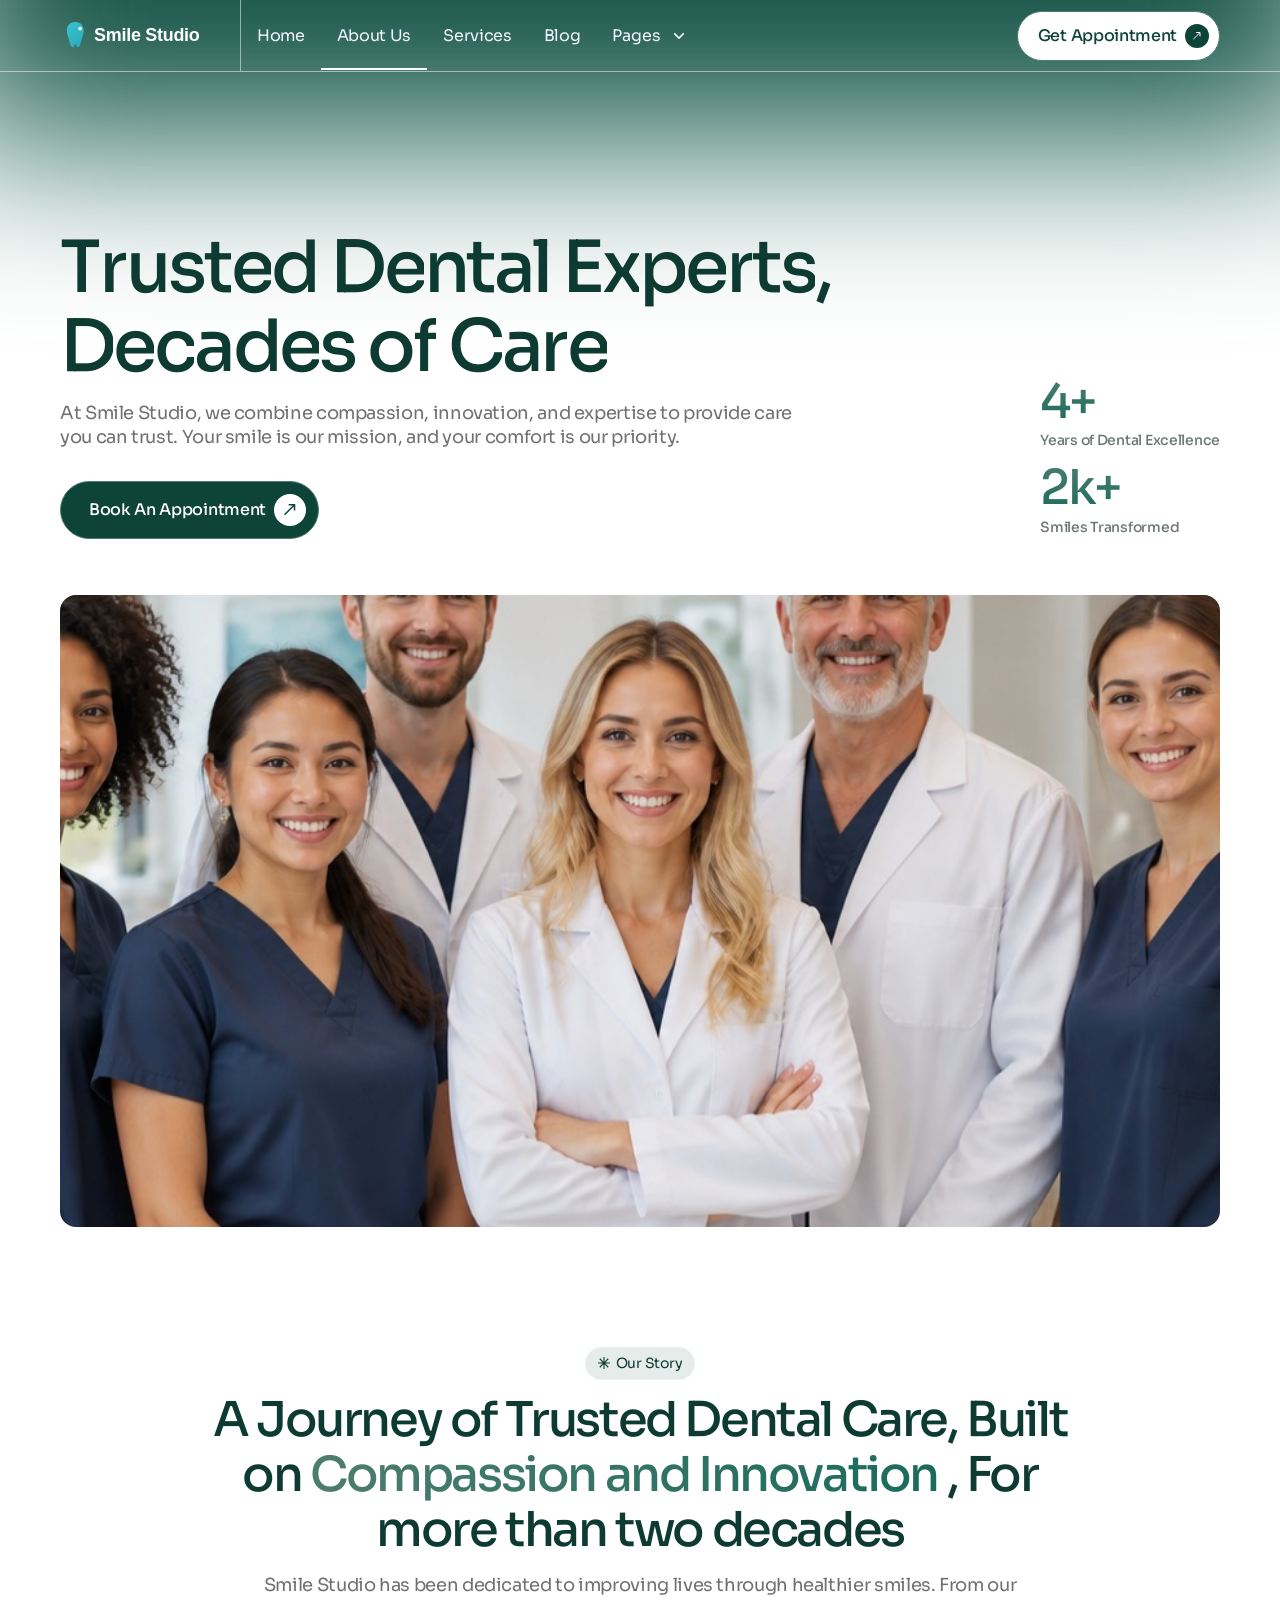
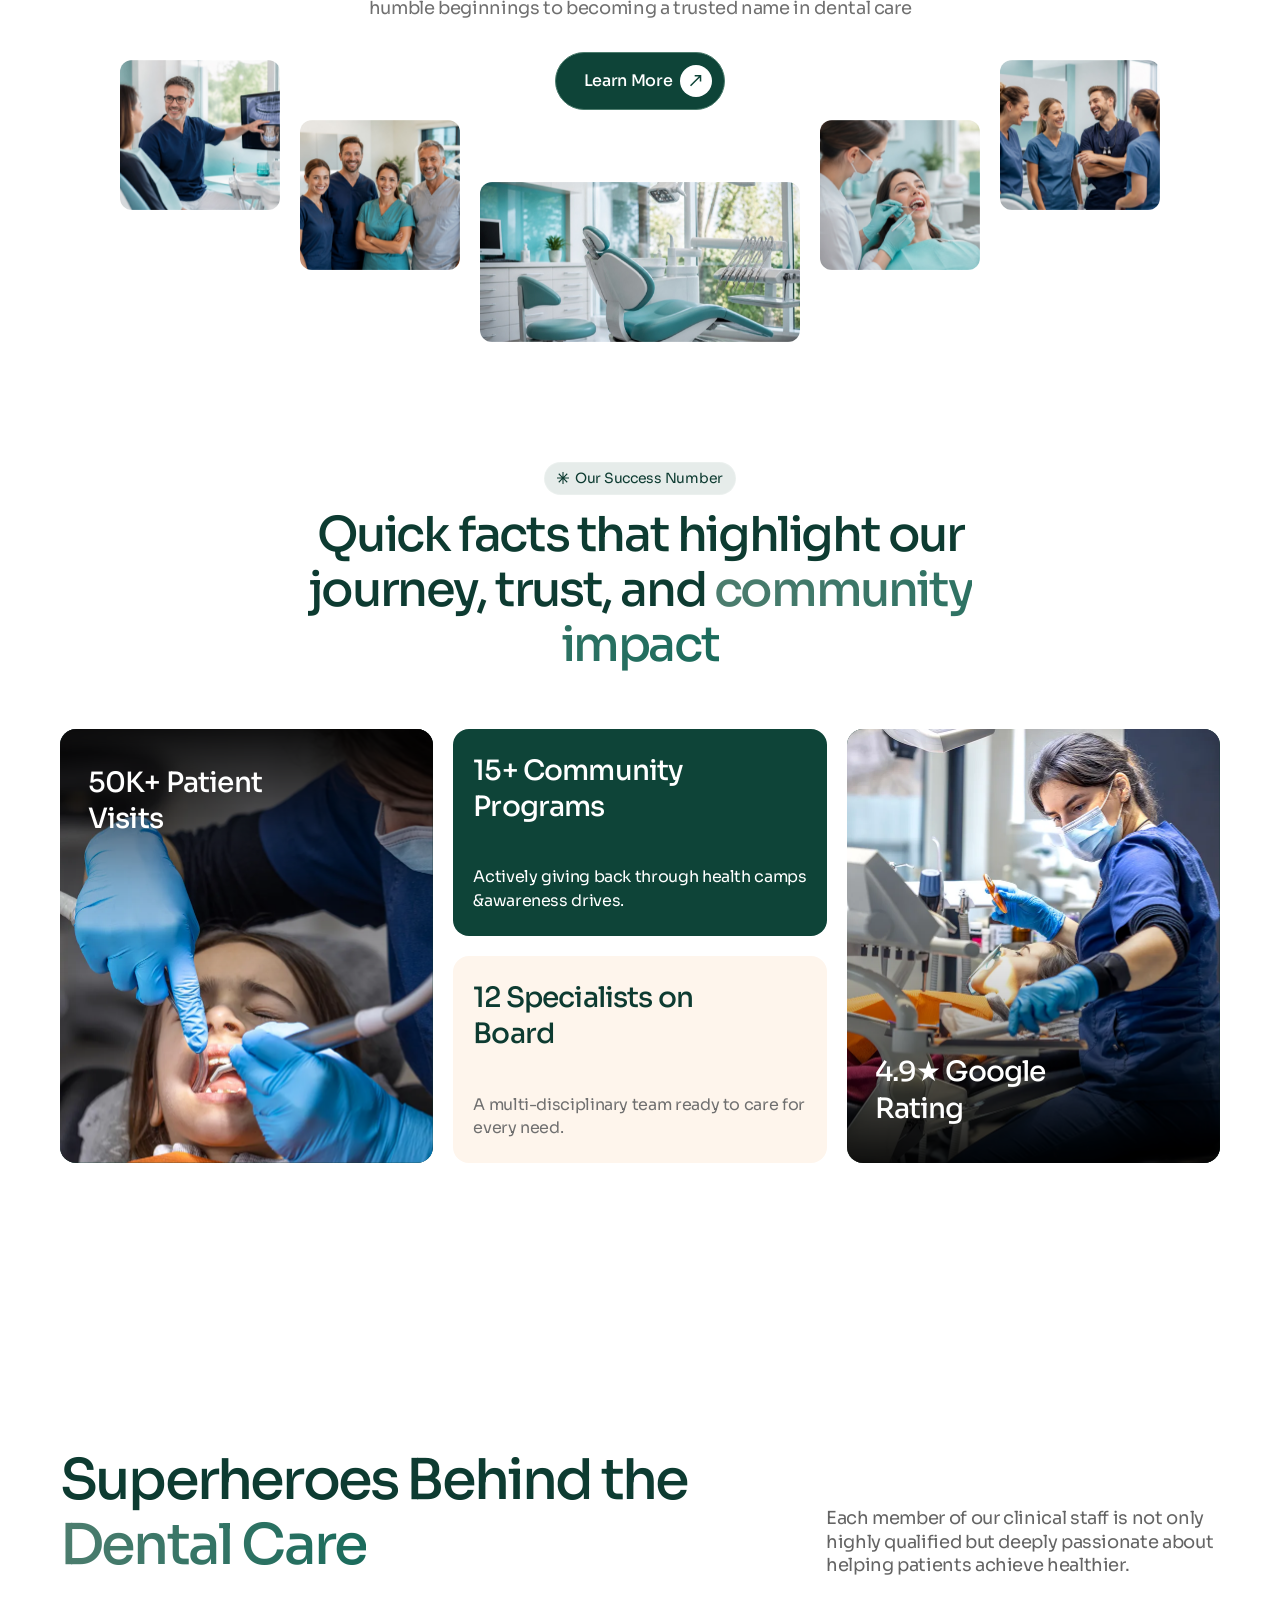
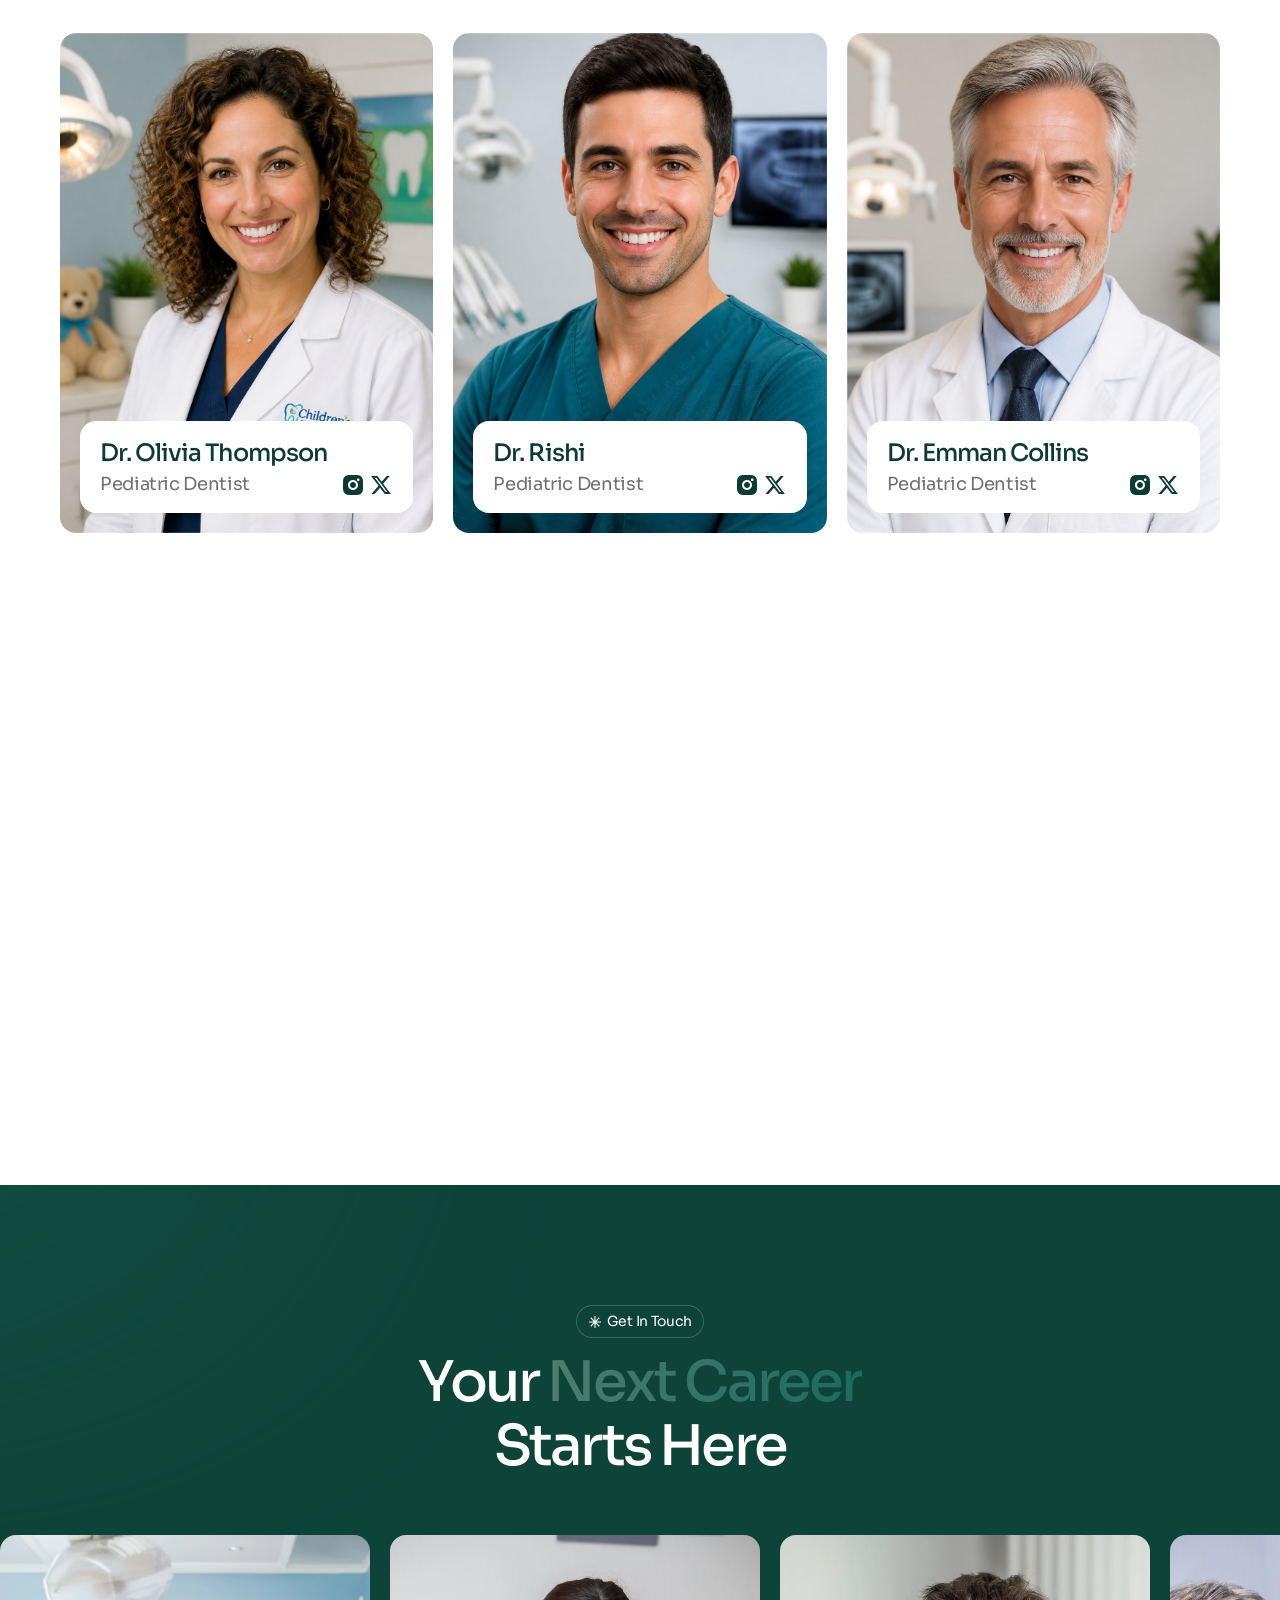
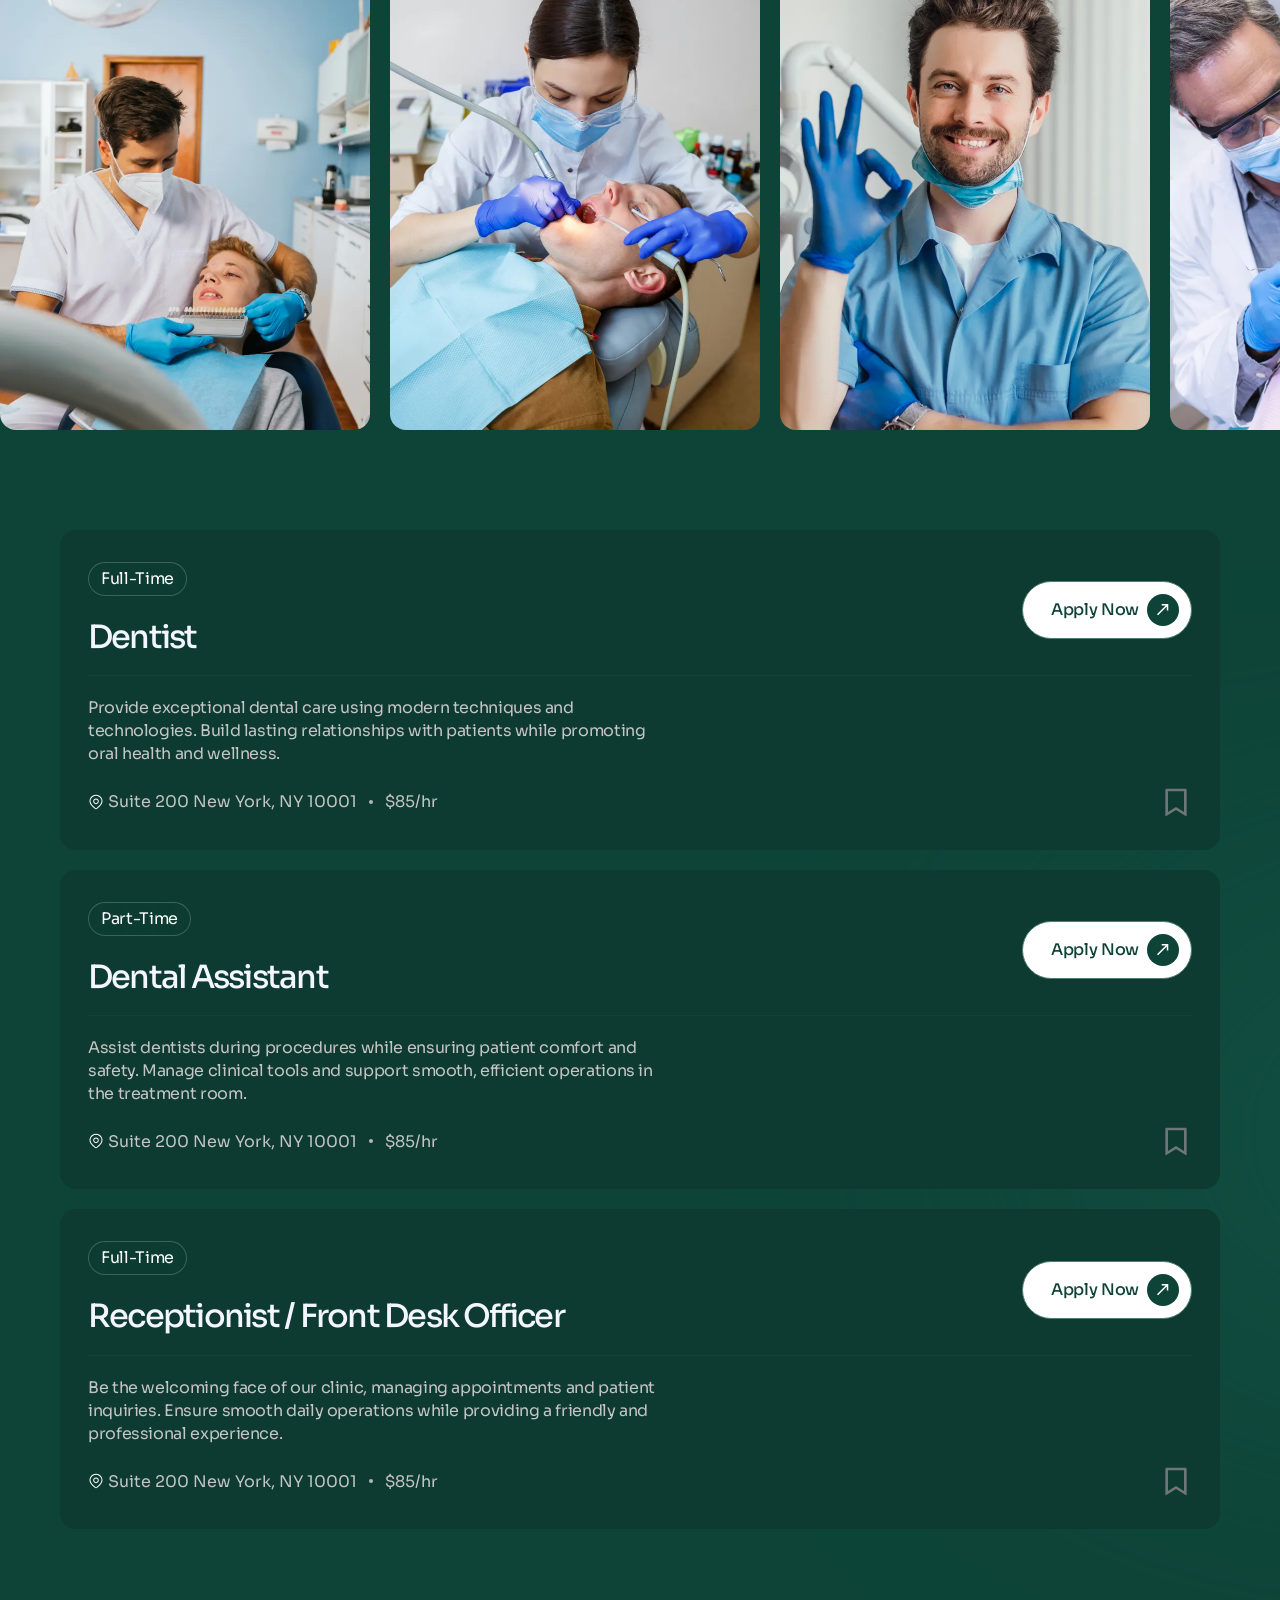
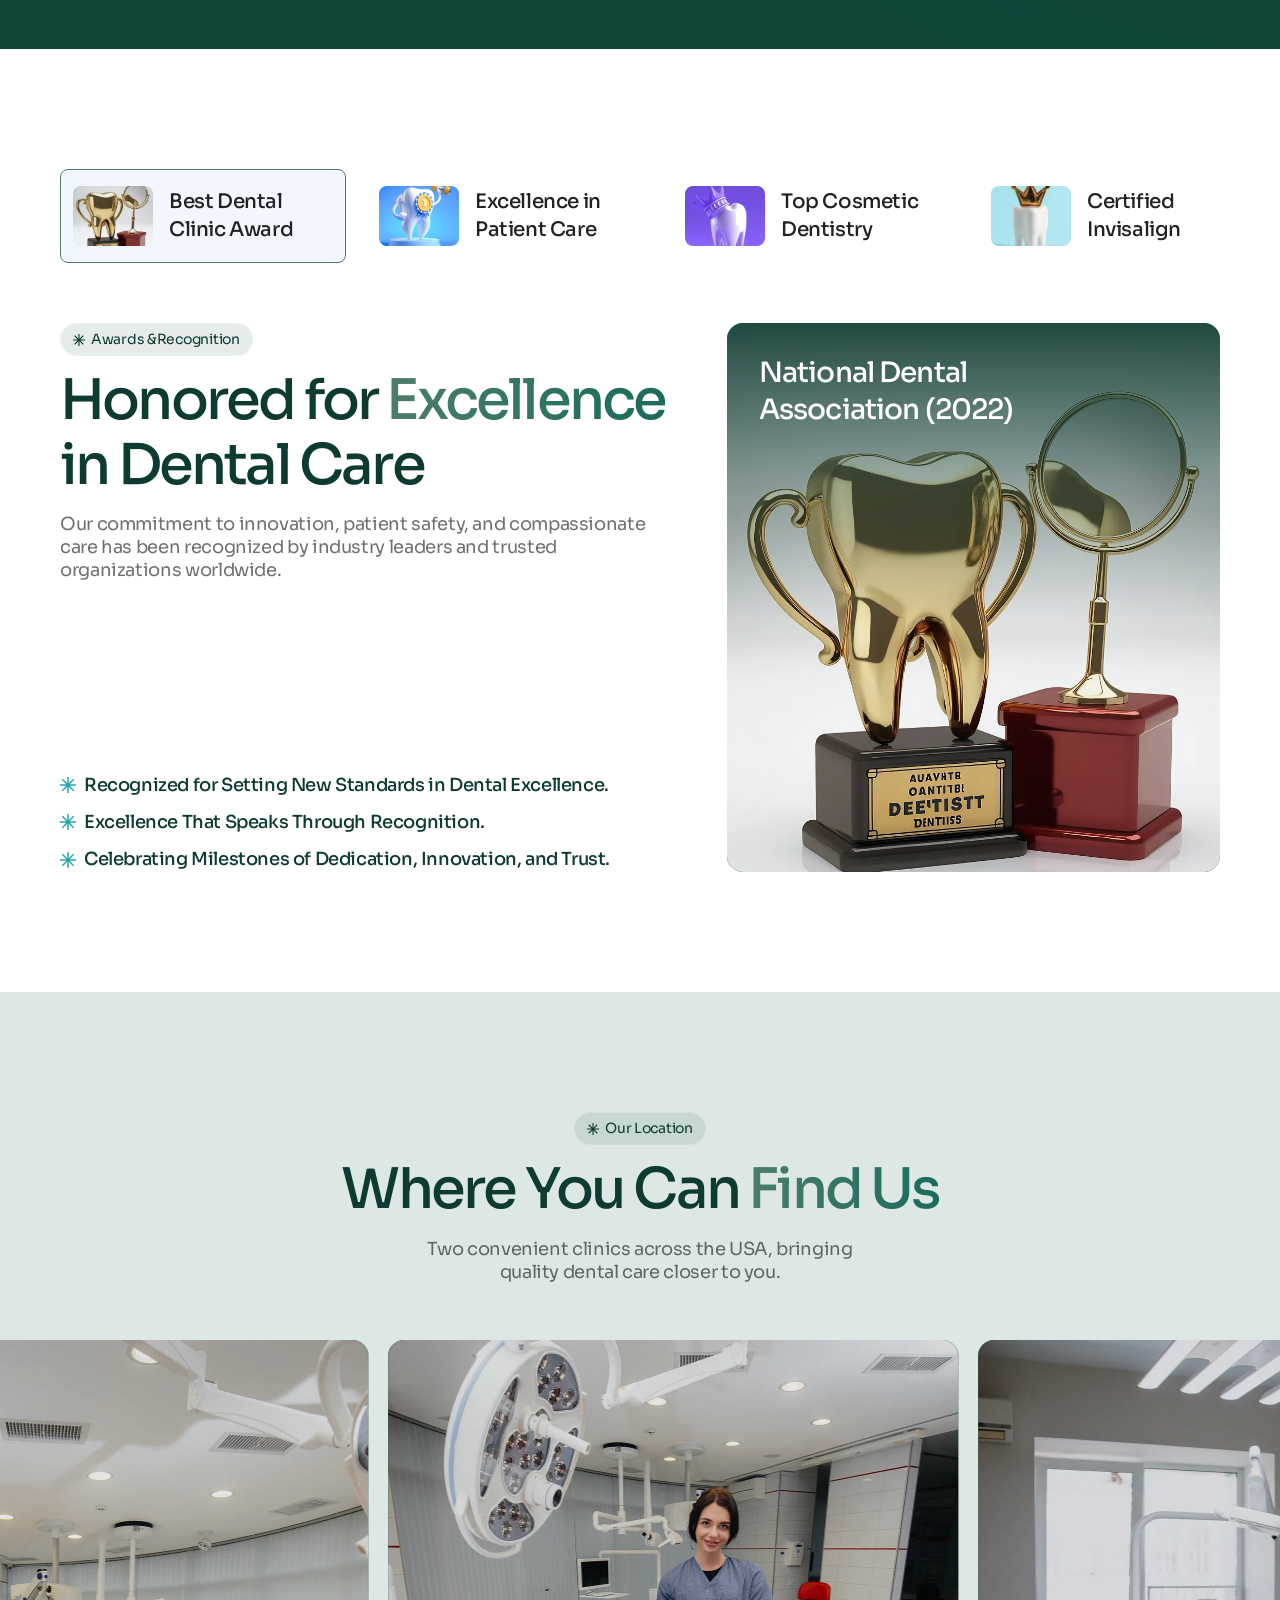
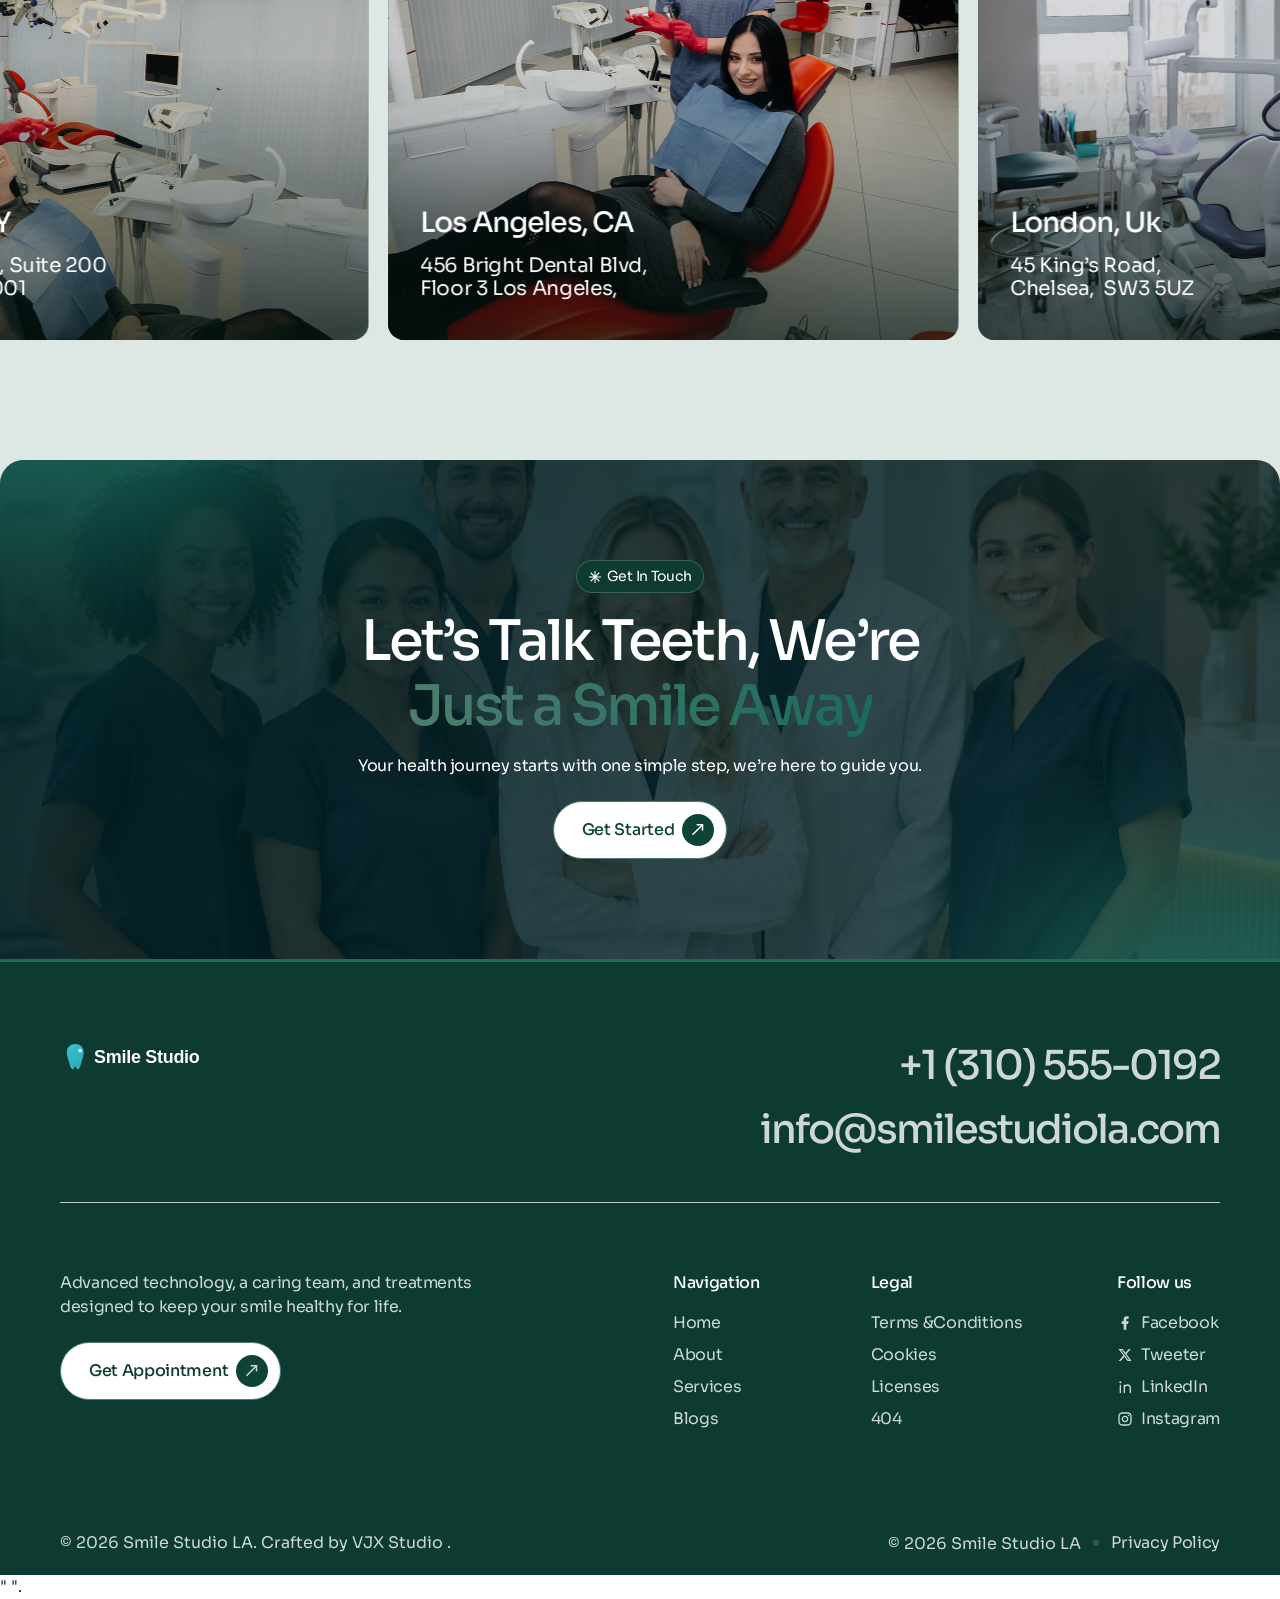
==== commit 8c4374d3: "Smooth Scroll: integrate Lenis scroll across other pages (about, blog, services)" ====
--- a/about.html
+++ b/about.html
@@ -1,4 +1,4 @@
-﻿<!DOCTYPE html>
+<!DOCTYPE html>
 <html lang="en">
     <head>
         <meta charset="utf-8"/>
@@ -16,7 +16,22 @@
         <link href="assets/css/smile-studio.css?v=20260614f" rel="stylesheet" type="text/css"/>
         <link href="assets/css/fonts.css" rel="stylesheet" type="text/css"/>
         <style>
-            
+            /* --- Lenis Smooth Scrolling --- */
+            html.lenis, html.lenis body {
+                height: auto;
+            }
+            .lenis.lenis-smooth {
+                scroll-behavior: auto !important;
+            }
+            .lenis.lenis-smooth [data-lenis-prevent] {
+                overscroll-behavior: contain;
+            }
+            .lenis.lenis-stopped {
+                overflow: hidden;
+            }
+            .lenis.lenis-locked {
+                overflow: hidden;
+            }
         </style>
         <link href="assets/css/fonts.css" rel="stylesheet" type="text/css"/>
         <script type="text/javascript">
@@ -1513,15 +1528,32 @@
         <script src="assets/js/gsap.min.js" type="text/javascript"></script>
         <script src="assets/js/SplitText.min.js" type="text/javascript"></script>
         <script src="assets/js/ScrollTrigger.min.js" type="text/javascript"></script>
+        <script src="assets/js/lenis.min.js" type="text/javascript"></script>
         <script>
 
             gsap.registerPlugin(ScrollTrigger);
 
             document.addEventListener("DOMContentLoaded", () => {
+                // Initialize Lenis
+                const lenis = new Lenis({
+                    duration: 1.2,
+                    easing: (t) => Math.min(1, 1.001 - Math.pow(2, -10 * t)), // Custom easing
+                    smoothWheel: true
+                });
+
+                // Update ScrollTrigger on Lenis scroll
+                lenis.on('scroll', ScrollTrigger.update);
+
+                // Use GSAP's ticker to drive Lenis' RAF loop for perfect synchronization
+                gsap.ticker.add((time) => {
+                    lenis.raf(time * 1000);
+                });
+
+                // Disable lag smoothing in GSAP to avoid scroll jumps
+                gsap.ticker.lagSmoothing(0);
 
                 initCounterAnimations();
-            }
-            );
+            });
 
             /* ========== GSAP COUNTER ========== */
             function initCounterAnimations() {
